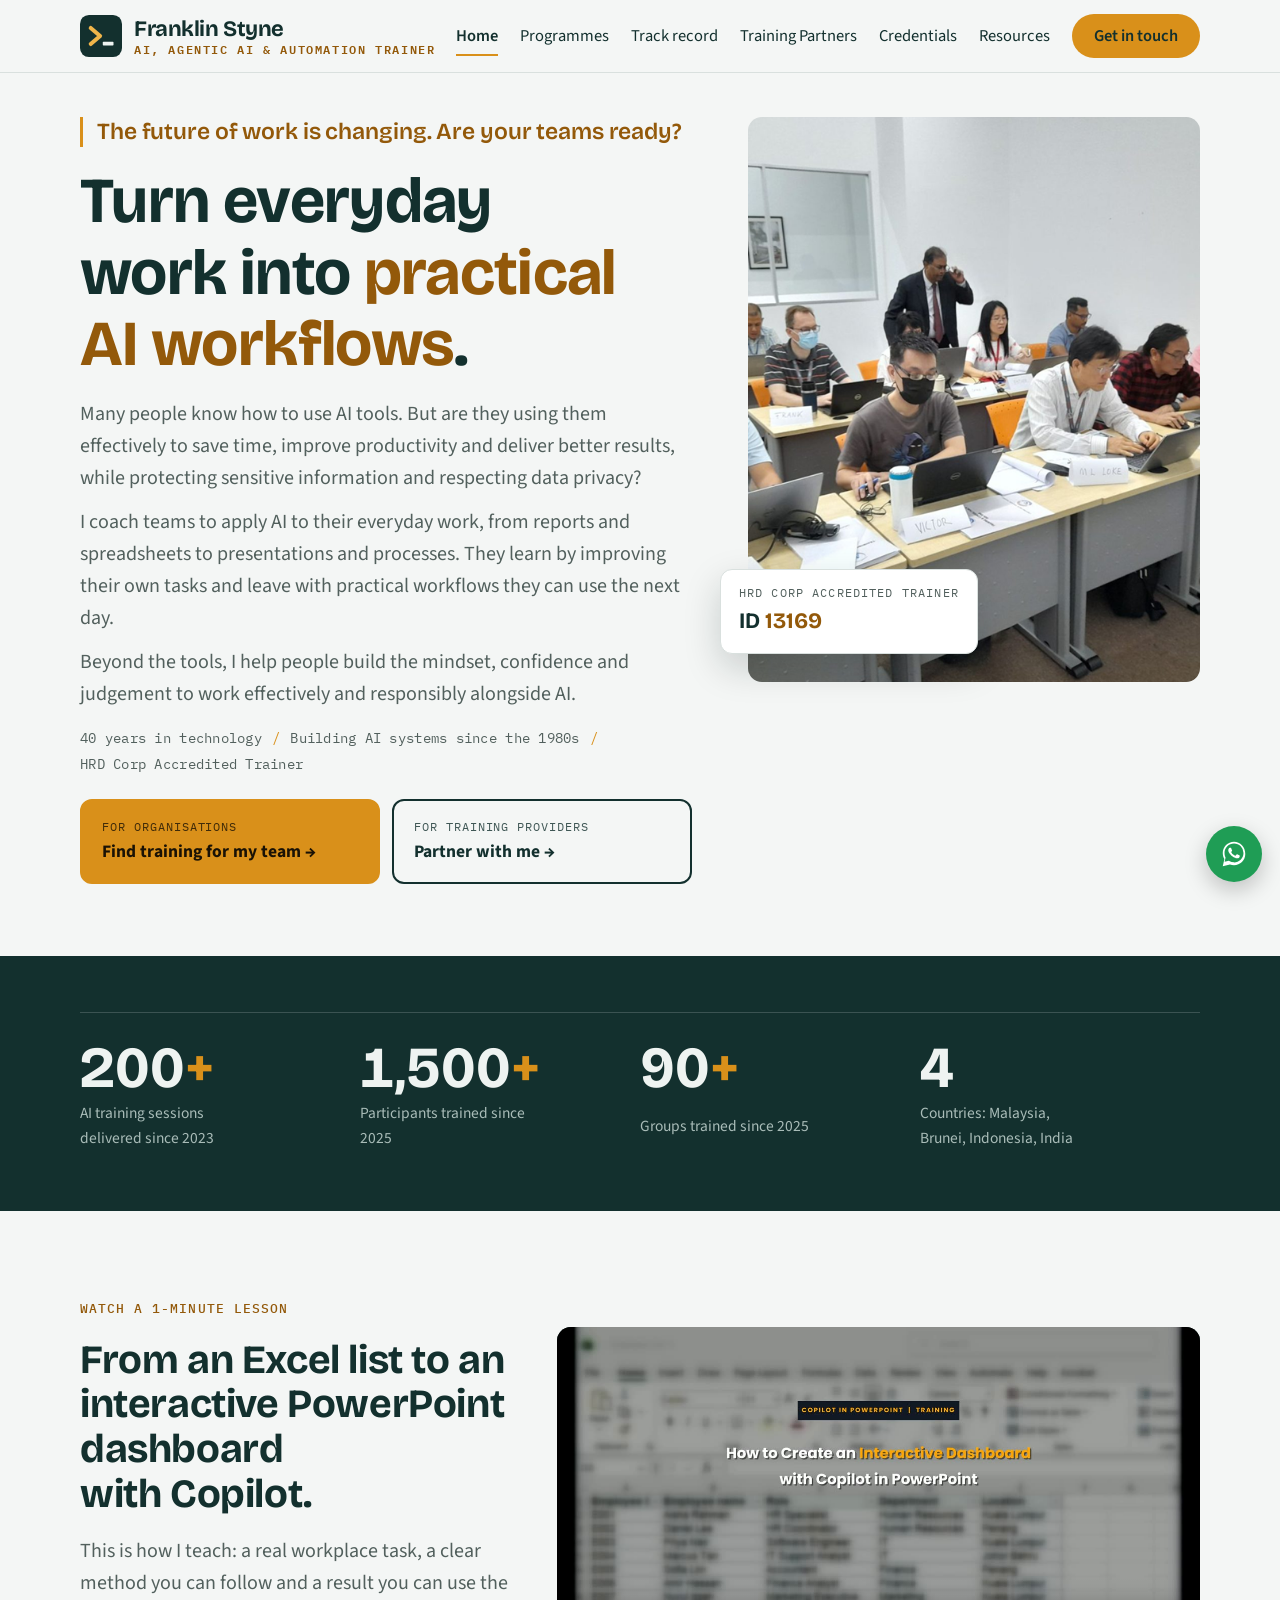
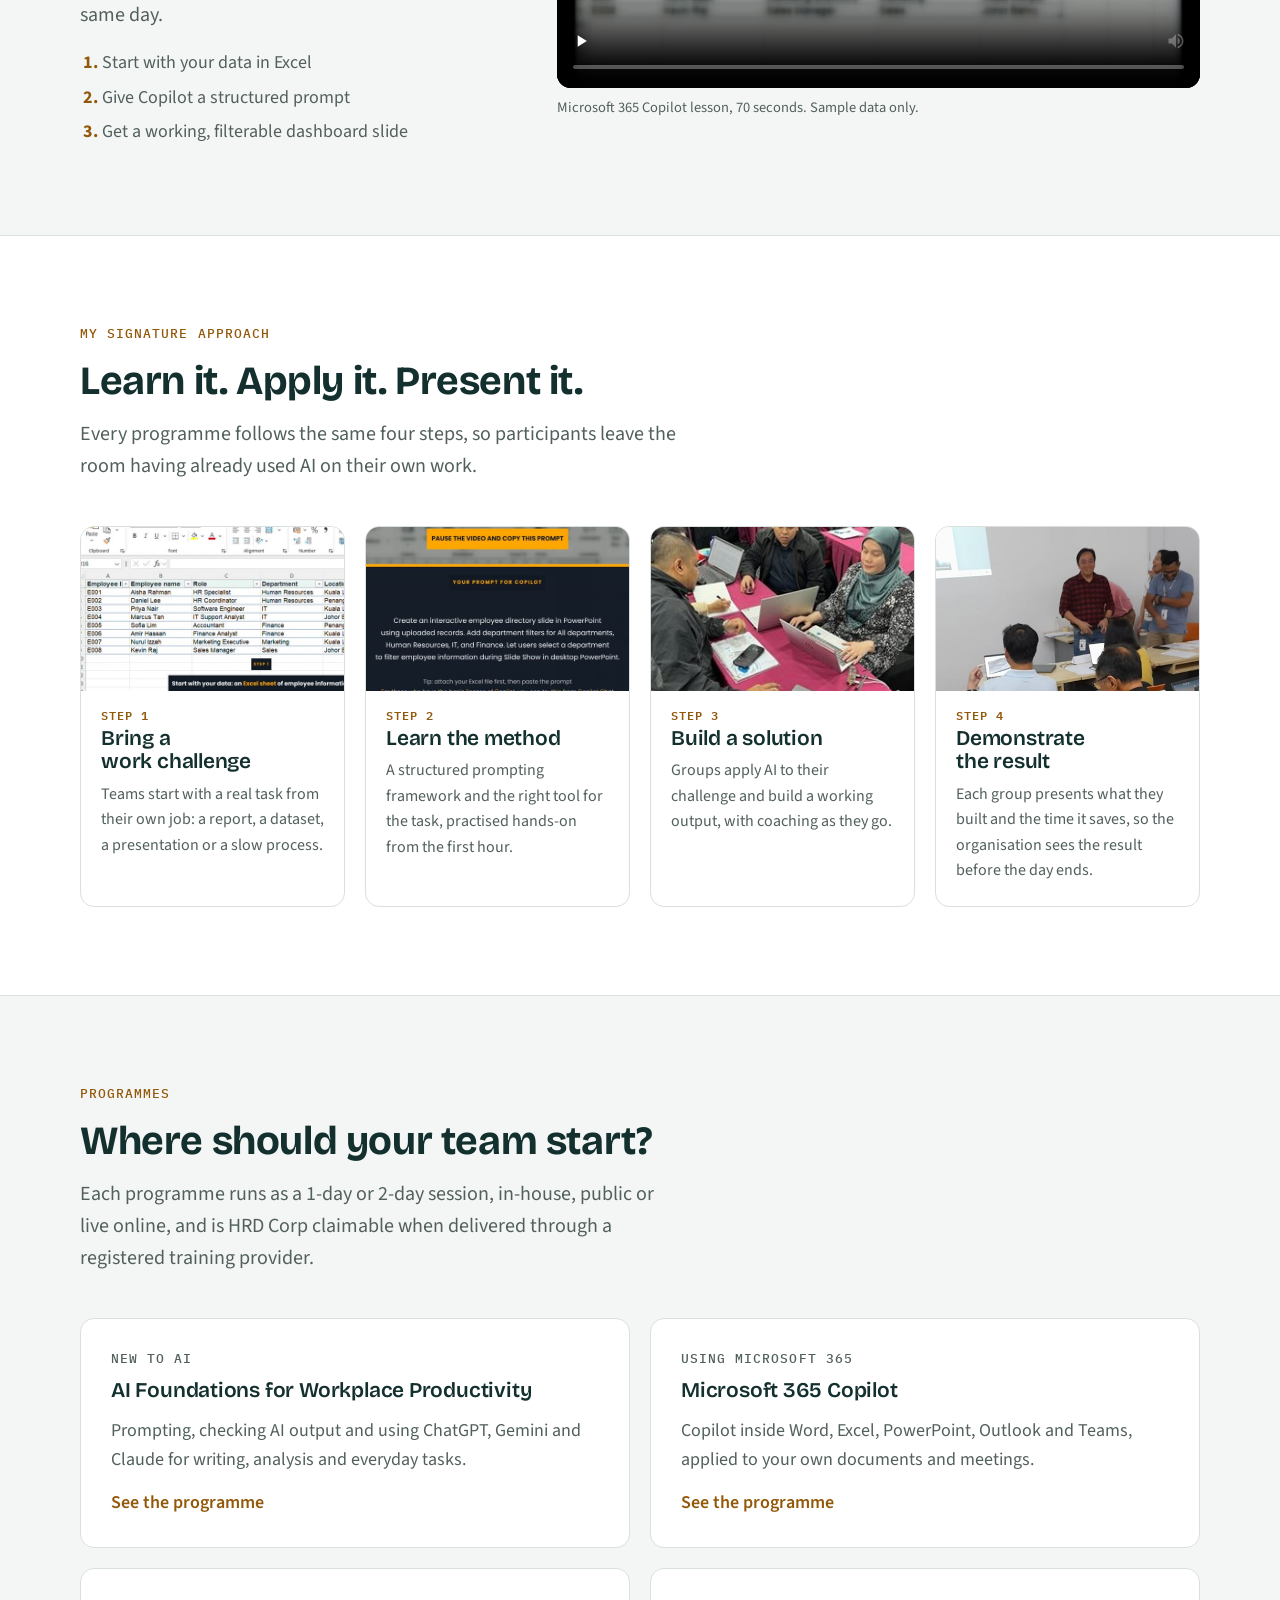
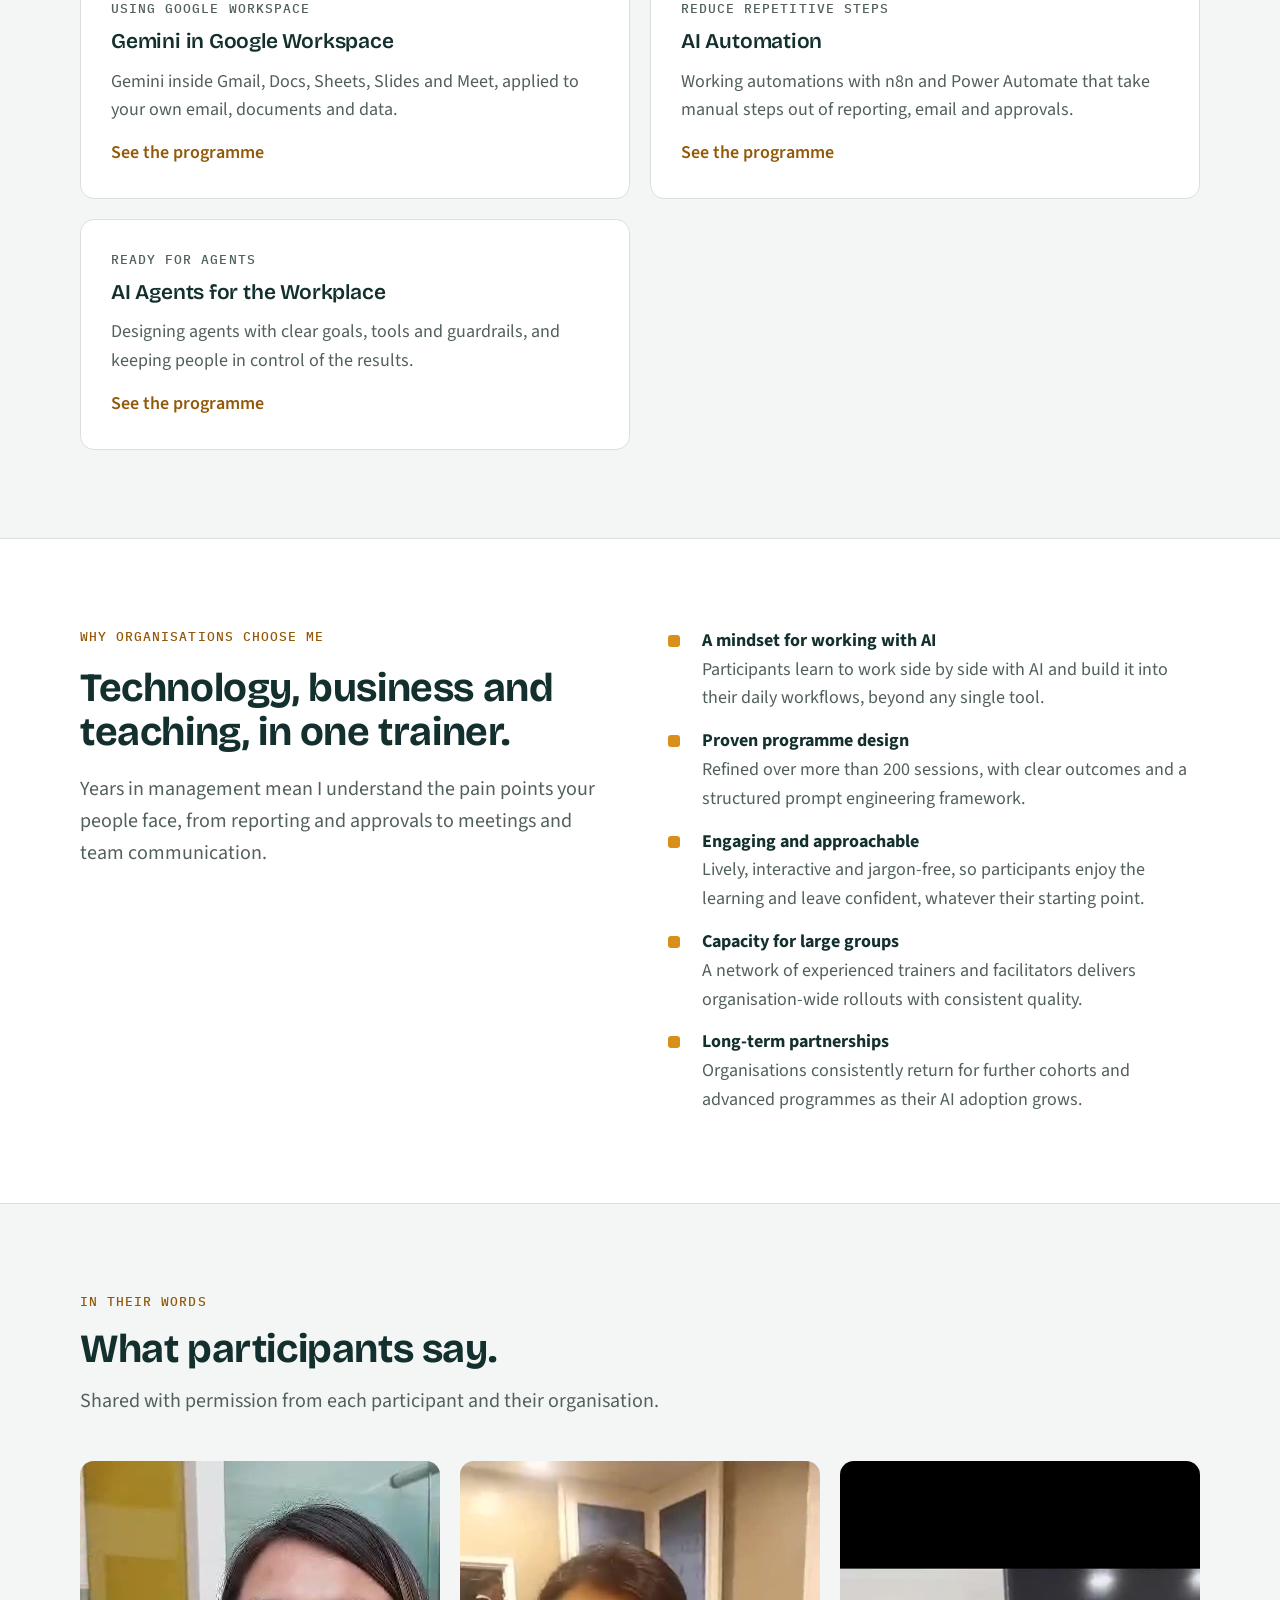
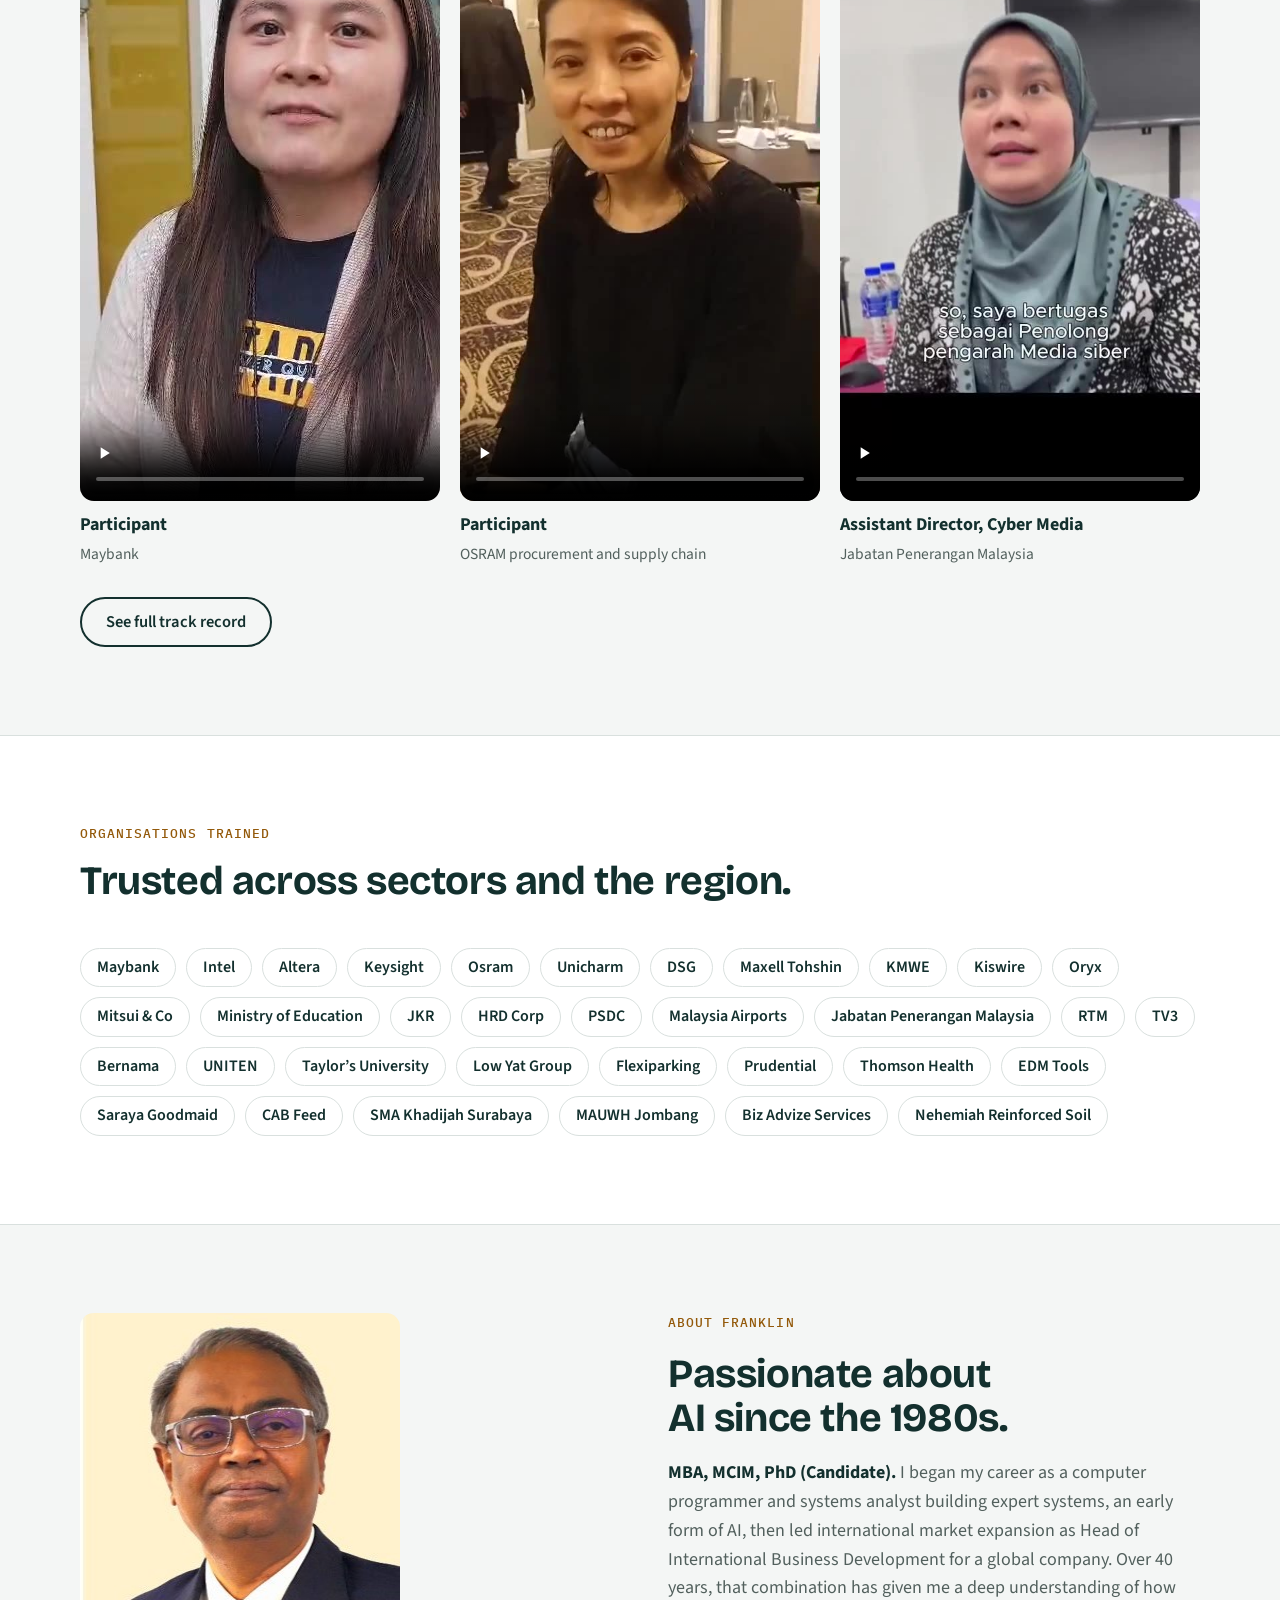
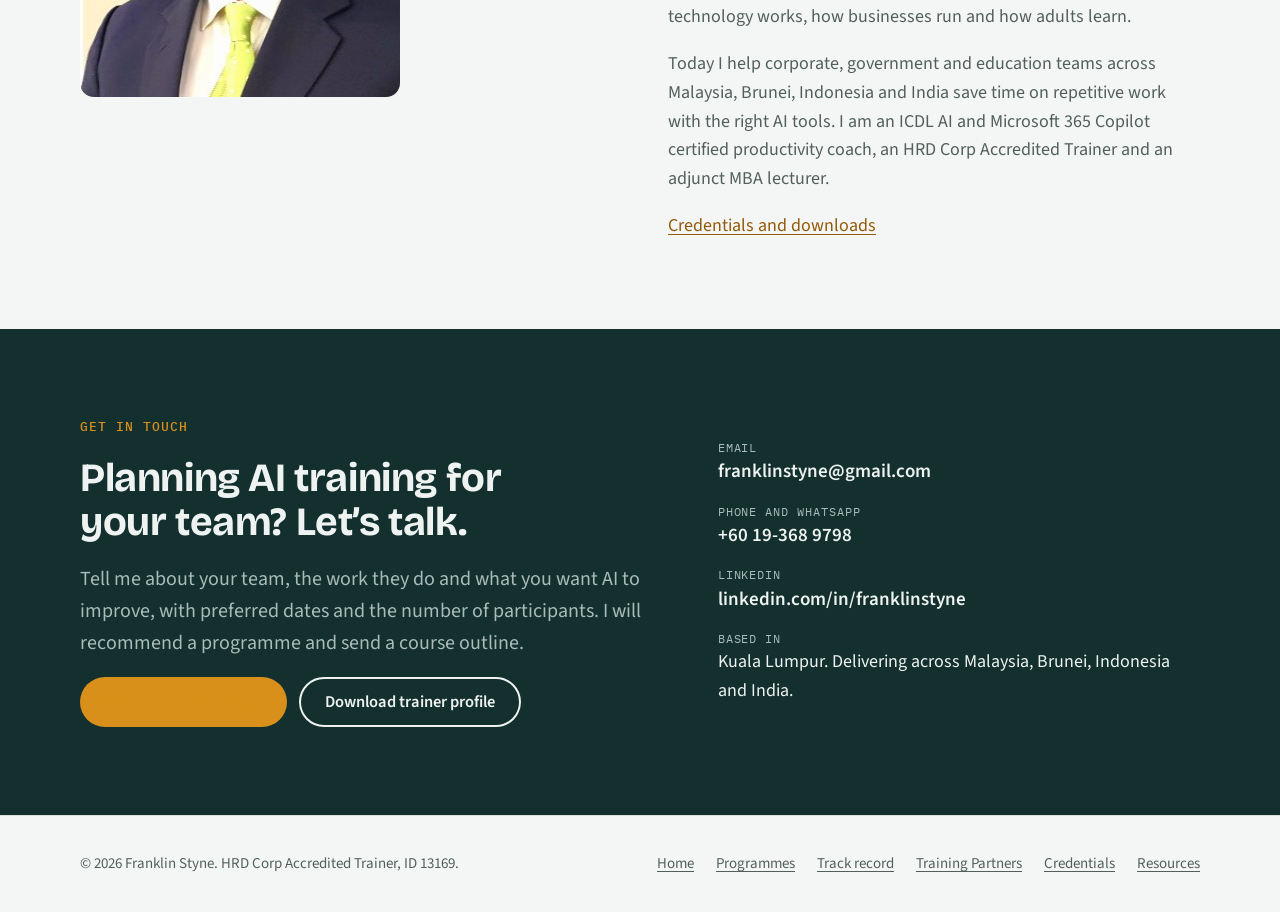
==== index.html @ 700b8fbf "Add Nehemiah Reinforced Soil to organisations trained Co-Authored-By: Claude Opus 5.5 <noreply@anthr" ====
<!doctype html>
<html lang="en">
<head>
<meta charset="utf-8">
<meta name="viewport" content="width=device-width, initial-scale=1, viewport-fit=cover">
<title>Franklin Styne | AI Training</title>
<meta name="claude:viewport-fit-sides" content="cover">
<meta name="description" content="Hands-on AI training that turns everyday work into practical AI workflows. Generative AI, Microsoft 365 Copilot, Gemini in Google Workspace, AI automation and AI agents, with 40 years of technology and business experience. HRD Corp Accredited Trainer, ID 13169.">
<meta property="og:title" content="Franklin Styne | AI Training">
<meta property="og:description" content="Hands-on AI training that turns everyday work into practical AI workflows. Generative AI, Microsoft 365 Copilot, Gemini in Google Workspace, AI automation and AI agents, with 40 years of technology and business experience. HRD Corp Accredited Trainer, ID 13169.">
<meta property="og:type" content="website">
<meta property="og:url" content="https://franklinstyne.com/">
<meta property="og:image" content="https://franklinstyne.com/assets/franklin-styne.jpg">
<meta name="theme-color" content="#13302E">
<link rel="icon" type="image/svg+xml" href="assets/logo/franklinstyne-icon.svg">
<link rel="apple-touch-icon" href="assets/logo/franklinstyne-icon-512.png">
<link rel="preconnect" href="https://fonts.googleapis.com">
<link rel="preconnect" href="https://fonts.gstatic.com" crossorigin>
<link rel="stylesheet" href="https://fonts.googleapis.com/css2?family=Bricolage+Grotesque:opsz,wght@12..96,600;12..96,700&family=IBM+Plex+Mono:wght@500;600&family=Source+Sans+3:wght@400;600;700&display=swap">
<link rel="stylesheet" href="assets/site.css">
</head>
<body>
<a class="wa" href="https://wa.me/60193689798?text=Hi%20Franklin%2C%20I%27d%20like%20to%20discuss%20an%20AI%20training%20programme" target="_blank" rel="noopener" aria-label="Message Franklin on WhatsApp"><svg viewBox="0 0 32 32" fill="#fff" aria-hidden="true"><path d="M16.01 3C9.38 3 4 8.38 4 15.01c0 2.35.64 4.55 1.76 6.44L4 29l7.73-1.7a11.9 11.9 0 0 0 4.28.79h.01c6.63 0 12.01-5.38 12.01-12.01C28.03 8.38 22.65 3 16.01 3zm0 21.9h-.01a9.9 9.9 0 0 1-5.05-1.38l-.36-.21-4.58 1.01 1.01-4.46-.24-.38A9.85 9.85 0 0 1 5.9 15c0-5.58 4.54-10.11 10.11-10.11 2.7 0 5.24 1.05 7.15 2.96a10.05 10.05 0 0 1 2.96 7.16c0 5.58-4.54 10.09-10.11 10.09zm5.55-7.57c-.3-.15-1.79-.89-2.07-.99-.28-.1-.48-.15-.68.15-.2.3-.78.99-.96 1.19-.18.2-.35.22-.65.07-.3-.15-1.28-.47-2.44-1.5-.9-.8-1.51-1.79-1.69-2.09-.18-.3-.02-.46.13-.61.14-.14.3-.35.45-.53.15-.18.2-.3.3-.5.1-.2.05-.38-.02-.53-.08-.15-.68-1.63-.93-2.24-.24-.58-.49-.5-.68-.51h-.58c-.2 0-.53.07-.8.38-.28.3-1.05 1.03-1.05 2.5s1.08 2.9 1.23 3.1c.15.2 2.13 3.24 5.15 4.55.72.31 1.28.5 1.72.63.72.23 1.38.2 1.9.12.58-.09 1.79-.73 2.04-1.44.25-.71.25-1.31.18-1.44-.07-.13-.28-.2-.58-.35z"/></svg></a>
<header class="site-header">
  <nav class="wrap nav" aria-label="Main">
    <a class="brand" href="index.html" aria-label="Franklin Styne, AI, Agentic AI and Automation Trainer, home"><svg xmlns="http://www.w3.org/2000/svg" viewBox="0 0 94 94" aria-hidden="true" class="mark"><rect x="0" y="0" width="94" height="94" rx="20" fill="#13302E"/><path d="M24 29 L45 47 L24 65" fill="none" stroke="#F0B54A" stroke-width="9" stroke-linecap="round" stroke-linejoin="round"/><rect x="51" y="60" width="24" height="8" rx="1.5" fill="#EEF3F1"/></svg><span class="names"><b>Franklin Styne</b><span>AI, Agentic AI &amp; Automation Trainer</span></span></a>
    <button class="menu-toggle" type="button" aria-expanded="false" aria-controls="nav-links">
      <svg width="18" height="18" viewBox="0 0 24 24" fill="none" stroke="currentColor" stroke-width="2.2" stroke-linecap="round" aria-hidden="true"><path d="M4 7h16M4 12h16M4 17h16"></path></svg>Menu
    </button>
    <ul class="nav-links" id="nav-links"><li><a href="index.html" aria-current="page">Home</a></li><li><a href="programmes.html">Programmes</a></li><li><a href="track-record.html">Track record</a></li><li><a href="training-providers.html">Training Partners</a></li><li><a href="credentials.html">Credentials</a></li><li><a href="resources.html">Resources</a></li><li><a class="btn btn-accent" href="#contact">Get in touch</a></li></ul>
  </nav>
</header>
<main>
<section class="hero">
  <div class="wrap hero-grid">
    <div class="stack">
      <p class="kicker">The future of work is changing. Are your teams ready?</p>
      <h1>Turn everyday work into <em>practical AI workflows</em>.</h1>
      <div class="lede">
        <p>Many people know how to use AI tools. But are they using them effectively to save time, improve productivity and deliver better results, while protecting sensitive information and respecting data privacy?</p>
        <p>I coach teams to apply AI to their everyday work, from reports and spreadsheets to presentations and processes. They learn by improving their own tasks and leave with practical workflows they can use the next day.</p>
        <p>Beyond the tools, I help people build the mindset, confidence and judgement to work effectively and responsibly alongside AI.</p>
      </div>
      <p class="proof">40 years in technology<span aria-hidden="true">/</span>Building AI systems since the 1980s<span aria-hidden="true">/</span>HRD Corp Accredited Trainer</p>
      <div class="paths">
        <a class="path" href="#programmes"><span class="k">For organisations</span><strong>Find training for my team</strong></a>
        <a class="path path-alt" href="training-providers.html"><span class="k">For training providers</span><strong>Partner with me</strong></a>
      </div>
    </div>
    <figure class="hero-photo">
      <img src="assets/training-photo.jpg" alt="Franklin Styne guiding participants through a hands-on AI exercise in a corporate training room" width="570" height="720">
      <figcaption class="id-tag"><span class="t">HRD Corp Accredited Trainer</span><span class="v">ID <span>13169</span></span></figcaption>
    </figure>
  </div>
</section>

<section class="ink tight" aria-label="Track record">
  <div class="wrap">
    <dl class="stats">
      <div><dt>AI training sessions delivered since 2023</dt><dd>200<span>+</span></dd></div>
      <div><dt>Participants trained since 2025</dt><dd>1,500<span>+</span></dd></div>
      <div><dt>Groups trained since 2025</dt><dd>90<span>+</span></dd></div>
      <div><dt>Countries: Malaysia, Brunei, Indonesia, India</dt><dd>4</dd></div>
    </dl>
  </div>
</section>

<section id="lesson">
  <div class="wrap lesson">
    <div class="stack">
      <p class="label">Watch a 1-minute lesson</p>
      <h2>From an Excel list to an interactive PowerPoint dashboard with Copilot.</h2>
      <p class="lede">This is how I teach: a real workplace task, a clear method you can follow and a result you can use the same day.</p>
      <ol class="mini-steps">
        <li>Start with your data in Excel</li>
        <li>Give Copilot a structured prompt</li>
        <li>Get a working, filterable dashboard slide</li>
      </ol>
    </div>
    <figure class="lesson-video">
      <video controls controlslist="nodownload noplaybackrate" disablepictureinpicture oncontextmenu="return false;" preload="none" playsinline poster="assets/lesson/poster.jpg" aria-label="Lesson video: creating an interactive dashboard with Copilot in PowerPoint">
        <source src="assets/lesson/copilot-powerpoint-dashboard.mp4" type="video/mp4">
      </video>
      <figcaption>Microsoft 365 Copilot lesson, 70 seconds. Sample data only.</figcaption>
    </figure>
  </div>
</section>

<section class="alt">
  <div class="wrap">
    <div class="head">
      <p class="label">My signature approach</p>
      <h2>Learn it. Apply it. Present it.</h2>
      <p class="lede">Every programme follows the same four steps, so participants leave the room having already used AI on their own work.</p>
    </div>
    <ol class="journey">
      <li><img src="assets/lesson/step-challenge.jpg" alt="An Excel sheet of employee records, the starting point of an exercise" loading="lazy"><div><h3>Bring a work challenge</h3><p>Teams start with a real task from their own job: a report, a dataset, a presentation or a slow process.</p></div></li>
      <li><img src="assets/lesson/step-method.jpg" alt="A structured Copilot prompt shown during a lesson" loading="lazy"><div><h3>Learn the method</h3><p>A structured prompting framework and the right tool for the task, practised hands-on from the first hour.</p></div></li>
      <li><img src="assets/group-project-1.jpg" alt="Participants building an AI solution together in a group" loading="lazy"><div><h3>Build a solution</h3><p>Groups apply AI to their challenge and build a working output, with coaching as they go.</p></div></li>
      <li><img src="assets/group-project-2.jpg" alt="A participant presenting the group's AI solution to the class" loading="lazy"><div><h3>Demonstrate the result</h3><p>Each group presents what they built and the time it saves, so the organisation sees the result before the day ends.</p></div></li>
    </ol>
  </div>
</section>

<section id="programmes">
  <div class="wrap">
    <div class="head">
      <p class="label">Programmes</p>
      <h2>Where should your team start?</h2>
      <p class="lede">Each programme runs as a 1-day or 2-day session, in-house, public or live online, and is HRD Corp claimable when delivered through a registered training provider.</p>
    </div>
    <div class="grid-2">
      <a class="card route" href="programmes.html#foundations"><p class="label">New to AI</p><h3>AI Foundations for Workplace Productivity</h3><p>Prompting, checking AI output and using ChatGPT, Gemini and Claude for writing, analysis and everyday tasks.</p><span class="more">See the programme</span></a>
      <a class="card route" href="programmes.html#copilot"><p class="label">Using Microsoft 365</p><h3>Microsoft 365 Copilot</h3><p>Copilot inside Word, Excel, PowerPoint, Outlook and Teams, applied to your own documents and meetings.</p><span class="more">See the programme</span></a>
      <a class="card route" href="programmes.html#gemini"><p class="label">Using Google Workspace</p><h3>Gemini in Google Workspace</h3><p>Gemini inside Gmail, Docs, Sheets, Slides and Meet, applied to your own email, documents and data.</p><span class="more">See the programme</span></a>
      <a class="card route" href="programmes.html#automation"><p class="label">Reduce repetitive steps</p><h3>AI Automation</h3><p>Working automations with n8n and Power Automate that take manual steps out of reporting, email and approvals.</p><span class="more">See the programme</span></a>
      <a class="card route" href="programmes.html#agents"><p class="label">Ready for agents</p><h3>AI Agents for the Workplace</h3><p>Designing agents with clear goals, tools and guardrails, and keeping people in control of the results.</p><span class="more">See the programme</span></a>
    </div>
  </div>
</section>

<section class="alt">
  <div class="wrap split">
    <div class="stack">
      <p class="label">Why organisations choose me</p>
      <h2>Technology, business and teaching, in one trainer.</h2>
      <p class="lede">Years in management mean I understand the pain points your people face, from reporting and approvals to meetings and team communication.</p>
    </div>
    <ul class="checks">
      <li><div><strong>A mindset for working with AI</strong><span>Participants learn to work side by side with AI and build it into their daily workflows, beyond any single tool.</span></div></li>
      <li><div><strong>Proven programme design</strong><span>Refined over more than 200 sessions, with clear outcomes and a structured prompt engineering framework.</span></div></li>
      <li><div><strong>Engaging and approachable</strong><span>Lively, interactive and jargon-free, so participants enjoy the learning and leave confident, whatever their starting point.</span></div></li>
      <li><div><strong>Capacity for large groups</strong><span>A network of experienced trainers and facilitators delivers organisation-wide rollouts with consistent quality.</span></div></li>
      <li><div><strong>Long-term partnerships</strong><span>Organisations consistently return for further cohorts and advanced programmes as their AI adoption grows.</span></div></li>
    </ul>
  </div>
</section>

<section>
  <div class="wrap">
    <div class="head">
      <p class="label">In their words</p>
      <h2>What participants say.</h2>
      <p class="lede">Shared with permission from each participant and their organisation.</p>
    </div>
    <div class="videos">
      <figure>
        <video controls controlslist="nodownload noplaybackrate" disablepictureinpicture oncontextmenu="return false;" preload="none" playsinline poster="assets/testimonials/t15.jpg" aria-label="Testimonial video: Participant, Maybank">
          <source src="assets/testimonials/t15.mp4" type="video/mp4">
        </video>
        <figcaption><strong>Participant</strong><span>Maybank</span></figcaption>
      </figure>
      <figure>
        <video controls controlslist="nodownload noplaybackrate" disablepictureinpicture oncontextmenu="return false;" preload="none" playsinline poster="assets/testimonials/t1.jpg" aria-label="Testimonial video: Participant, OSRAM procurement and supply chain">
          <source src="assets/testimonials/t1.mp4" type="video/mp4">
        </video>
        <figcaption><strong>Participant</strong><span>OSRAM procurement and supply chain</span></figcaption>
      </figure>
      <figure>
        <video controls controlslist="nodownload noplaybackrate" disablepictureinpicture oncontextmenu="return false;" preload="none" playsinline poster="assets/testimonials/t7.jpg" aria-label="Testimonial video: Assistant Director, Cyber Media, Jabatan Penerangan Malaysia">
          <source src="assets/testimonials/t7.mp4" type="video/mp4">
        </video>
        <figcaption><strong>Assistant Director, Cyber Media</strong><span>Jabatan Penerangan Malaysia</span></figcaption>
      </figure>
    </div>
    <p style="margin-top:28px"><a class="btn btn-line" href="track-record.html">See full track record</a></p>
  </div>
</section>

<section class="alt">
  <div class="wrap">
    <div class="head">
      <p class="label">Organisations trained</p>
      <h2>Trusted across sectors and the region.</h2>
    </div>
    <ul class="client-list"><li>Maybank</li><li>Intel</li><li>Altera</li><li>Keysight</li><li>Osram</li><li>Unicharm</li><li>DSG</li><li>Maxell Tohshin</li><li>KMWE</li><li>Kiswire</li><li>Oryx</li><li>Mitsui &amp; Co</li><li>Ministry of Education</li><li>JKR</li><li>HRD Corp</li><li>PSDC</li><li>Malaysia Airports</li><li>Jabatan Penerangan Malaysia</li><li>RTM</li><li>TV3</li><li>Bernama</li><li>UNITEN</li><li>Taylor&rsquo;s University</li><li>Low Yat Group</li><li>Flexiparking</li><li>Prudential</li><li>Thomson Health</li><li>EDM Tools</li><li>Saraya Goodmaid</li><li>CAB Feed</li><li>SMA Khadijah Surabaya</li><li>MAUWH Jombang</li><li>Biz Advize Services</li><li>Nehemiah Reinforced Soil</li></ul>
  </div>
</section>

<section>
  <div class="wrap split">
    <img src="assets/franklin-styne.jpg" alt="Portrait of Franklin Styne" width="301" height="384" style="border-radius:var(--radius);width:min(100%,320px)">
    <div class="stack">
      <p class="label">About Franklin</p>
      <h2>Passionate about AI since the 1980s.</h2>
      <p class="muted"><strong style="color:var(--fg)">MBA, MCIM, PhD (Candidate).</strong> I began my career as a computer programmer and systems analyst building expert systems, an early form of AI, then led international market expansion as Head of International Business Development for a global company. Over 40 years, that combination has given me a deep understanding of how technology works, how businesses run and how adults learn.</p>
      <p class="muted">Today I help corporate, government and education teams across Malaysia, Brunei, Indonesia and India save time on repetitive work with the right AI tools. I am an ICDL AI and Microsoft 365 Copilot certified productivity coach, an HRD Corp Accredited Trainer and an adjunct MBA lecturer.</p>
      <p><a href="credentials.html">Credentials and downloads</a></p>
    </div>
  </div>
</section>

<section class="ink" id="contact">
  <div class="wrap contact-grid">
    <div class="stack">
      <p class="label">Get in touch</p>
      <h2>Planning AI training for your team? Let&rsquo;s talk.</h2>
      <p class="lede">Tell me about your team, the work they do and what you want AI to improve, with preferred dates and the number of participants. I will recommend a programme and send a course outline.</p>
      <div class="actions">
        <a class="btn btn-accent" href="https://wa.me/60193689798?text=Hi%20Franklin%2C%20I%27d%20like%20to%20discuss%20an%20AI%20training%20programme" target="_blank" rel="noopener">Message on WhatsApp</a>
        <a class="btn btn-line" href="credentials.html">Download trainer profile</a>
      </div>
    </div>
    <ul class="contact-list">
      <li><span class="t">Email</span><a href="mailto:franklinstyne@gmail.com">franklinstyne@gmail.com</a></li>
      <li><span class="t">Phone and WhatsApp</span><a href="tel:+60193689798">+60 19-368 9798</a></li>
      <li><span class="t">LinkedIn</span><a href="https://www.linkedin.com/in/franklinstyne" target="_blank" rel="noopener">linkedin.com/in/franklinstyne</a></li>
      <li><span class="t">Based in</span><span>Kuala Lumpur. Delivering across Malaysia, Brunei, Indonesia and India.</span></li>
    </ul>
  </div>
</section>
</main>
<footer>
  <div class="wrap foot">
    <span>&copy; <span class="yr">2026</span> Franklin Styne. HRD Corp Accredited Trainer, ID 13169.</span>
    <ul><li><a href="index.html">Home</a></li><li><a href="programmes.html">Programmes</a></li><li><a href="track-record.html">Track record</a></li><li><a href="training-providers.html">Training Partners</a></li><li><a href="credentials.html">Credentials</a></li><li><a href="resources.html">Resources</a></li></ul>
  </div>
</footer>
<script>
(function(){
  var y=document.querySelectorAll('.yr');for(var i=0;i<y.length;i++){y[i].textContent=new Date().getFullYear();}
  var b=document.querySelector('.menu-toggle'),l=document.getElementById('nav-links');
  if(b&&l){b.addEventListener('click',function(){var o=l.classList.toggle('open');b.setAttribute('aria-expanded',o?'true':'false');});
    l.addEventListener('click',function(e){if(e.target.closest('a')){l.classList.remove('open');b.setAttribute('aria-expanded','false');}});}
})();
</script>
</body>
</html>
---- assets/site.css ----
/* Layout: a trainer's dossier. Left-aligned editorial columns, one dark ink band per page, credential "ID tag" motif in mono. */
:root{
  --bg:#F4F6F5; --surface:#FFFFFF; --fg:#13302E; --muted:#52605D; --line:#D9E0DE;
  --ink:#13302E; --ink-fg:#EEF3F1; --ink-muted:#A9BCB8;
  --accent:#D9901A; --accent-text:#93590A; --accent-soft:#FBEFD9;
  --display:"Bricolage Grotesque","Segoe UI",Helvetica,Arial,sans-serif;
  --body:"Source Sans 3","Segoe UI",Helvetica,Arial,sans-serif;
  --mono:"IBM Plex Mono",ui-monospace,Menlo,Consolas,monospace;
  --radius:14px; --wrap:1160px;
}
@media (prefers-color-scheme:dark){:root:not([data-theme="light"]){
  --bg:#0E1918; --surface:#152321; --fg:#E6ECEA; --muted:#9AABA7; --line:#263634;
  --ink:#091211; --ink-fg:#EEF3F1; --ink-muted:#9AABA7;
  --accent:#F0B54A; --accent-text:#F0B54A; --accent-soft:#2A2414; color-scheme:dark}}
:root[data-theme="dark"]{
  --bg:#0E1918; --surface:#152321; --fg:#E6ECEA; --muted:#9AABA7; --line:#263634;
  --ink:#091211; --ink-fg:#EEF3F1; --ink-muted:#9AABA7;
  --accent:#F0B54A; --accent-text:#F0B54A; --accent-soft:#2A2414; color-scheme:dark}

*{box-sizing:border-box}
html{scroll-behavior:smooth}
@media (prefers-reduced-motion:reduce){html{scroll-behavior:auto}}
body{margin:0;background:var(--bg);color:var(--fg);font-family:var(--body);font-size:18px;line-height:1.6;-webkit-font-smoothing:antialiased}
img,video{max-width:100%;display:block}
h1,h2,h3{font-family:var(--display);line-height:1.12;margin:0;text-wrap:balance;letter-spacing:-.01em}
h1{font-size:clamp(38px,5.4vw,64px);font-weight:700}
h2{font-size:clamp(28px,3.4vw,40px);font-weight:700}
h3{font-size:21px;font-weight:600}
p{margin:0}
a{color:var(--accent-text);text-underline-offset:3px}
a:hover{color:var(--fg)}
:focus-visible{outline:3px solid var(--accent);outline-offset:3px;border-radius:4px}

.wrap{max-width:var(--wrap);margin:0 auto;padding-left:max(20px,env(safe-area-inset-left,0px));padding-right:max(20px,env(safe-area-inset-right,0px))}
.stack{display:grid;gap:18px}
.label{font-family:var(--mono);font-size:13px;letter-spacing:.08em;text-transform:uppercase;color:var(--accent-text);font-weight:500}
.lede{font-size:20px;color:var(--muted);max-width:60ch}
.lede p+p{margin-top:12px}
.muted{color:var(--muted)}

/* Header */
body::before{content:"";position:fixed;inset:0 0 auto;height:env(safe-area-inset-top,0px);z-index:40;background:var(--bg)}
.site-header{position:sticky;top:env(safe-area-inset-top,0px);z-index:30;background:var(--bg);border-bottom:1px solid var(--line)}
.nav{display:flex;align-items:center;justify-content:space-between;gap:16px;min-height:72px}
.brand{display:flex;align-items:center;gap:12px;text-decoration:none;color:var(--fg)}
.brand .mark{width:42px;height:42px;flex:none}
.brand .names{display:grid;line-height:1.1;gap:2px}
.brand b{font-family:var(--display);font-size:22px;font-weight:700;letter-spacing:-.02em}
.brand .names span{font-family:var(--mono);font-size:11.5px;color:var(--accent-text);letter-spacing:.14em;text-transform:uppercase;font-weight:600}
.nav-links{display:flex;align-items:center;gap:22px;list-style:none;margin:0;padding:0;font-size:16.5px}
.nav-links a{color:var(--fg);text-decoration:none;padding:6px 0;white-space:nowrap;border-bottom:2px solid transparent}
.nav-links a:hover{border-bottom-color:var(--line)}
.nav-links a[aria-current="page"]{border-bottom-color:var(--accent);font-weight:600}
.menu-toggle{display:none;background:none;border:1.5px solid var(--fg);color:var(--fg);border-radius:10px;min-height:44px;padding:0 14px;font:600 15px var(--body);cursor:pointer}
@media (max-width:1080px){
  .menu-toggle{display:inline-flex;align-items:center;gap:8px}
  .nav{flex-wrap:wrap}
  .nav-links{display:none;width:100%;flex-direction:column;align-items:stretch;gap:0;padding-bottom:14px}
  .nav-links.open{display:flex}
  .nav-links a{display:block;padding:13px 2px;border-bottom:1px solid var(--line)}
  .nav-links .btn{margin-top:12px}
}

/* Buttons */
.btn{display:inline-flex;align-items:center;justify-content:center;gap:10px;min-height:50px;padding:0 24px;border-radius:999px;font:600 16.5px var(--body);text-decoration:none;border:2px solid transparent;cursor:pointer;text-align:center}
.btn-accent{background:var(--accent);color:#1A1205}
.btn-accent:hover{background:var(--fg);color:var(--bg)}
.btn-line{border-color:var(--fg);color:var(--fg)}
.btn-line:hover{background:var(--fg);color:var(--bg)}
.ink .btn-line{border-color:var(--ink-fg);color:var(--ink-fg)}
.ink .btn-line:hover{background:var(--ink-fg);color:var(--ink)}
.nav-links .btn{min-height:44px;padding:0 20px;border-bottom:2px solid transparent}
.actions{display:flex;flex-wrap:wrap;gap:12px}

/* Sections */
section{padding-block:88px}
section.tight{padding-block:56px}
.alt{background:var(--surface);border-block:1px solid var(--line)}
.ink{background:var(--ink);color:var(--ink-fg)}
.ink .lede,.ink .muted{color:var(--ink-muted)}
.ink .label{color:var(--accent)}
.ink a{color:var(--accent)}
.head{display:grid;gap:14px;margin-bottom:44px;max-width:760px}

/* Hero */
.hero{padding-block:44px 72px}
.hero-grid{display:grid;grid-template-columns:minmax(0,1.15fr) minmax(0,.85fr);gap:56px;align-items:start}
.hero h1 em{font-style:normal;color:var(--accent-text)}
.hero .roles{font-family:var(--mono);font-size:14px;color:var(--muted);letter-spacing:.04em}
.hero-photo{position:relative;margin:0}
.hero-photo img{width:100%;height:auto;aspect-ratio:4/5;object-fit:cover;object-position:50% 35%;border-radius:var(--radius)}
.id-tag{position:absolute;left:-28px;bottom:28px;background:var(--surface);color:var(--fg);border:1px solid var(--line);border-radius:12px;padding:14px 18px;box-shadow:0 14px 36px rgba(10,30,28,.18);display:grid;gap:2px;max-width:calc(100% - 8px)}
.id-tag .t{font-family:var(--mono);font-size:11.5px;letter-spacing:.1em;text-transform:uppercase;color:var(--muted)}
.id-tag .v{font-family:var(--display);font-size:22px;font-weight:700}
.id-tag .v span{color:var(--accent-text)}
@media (max-width:860px){.hero-grid{grid-template-columns:1fr;gap:40px}.id-tag{left:12px;bottom:12px}}

/* Page hero */
.page-hero{padding-block:72px 64px;border-bottom:1px solid var(--line)}
.page-hero .stack{max-width:780px}

/* Stats */
.stats{display:grid;grid-template-columns:repeat(4,minmax(0,1fr));gap:0;margin:0;border-top:1px solid rgba(238,243,241,.18)}
.stats div{padding:26px 22px 4px 0;display:grid;gap:4px}
.stats dt{order:2;font-size:15.5px;color:var(--ink-muted);max-width:22ch}
.stats dd{order:1;margin:0;font-family:var(--display);font-size:clamp(40px,5vw,58px);font-weight:700;line-height:1;color:var(--ink-fg);font-variant-numeric:tabular-nums}
.stats dd span{color:var(--accent)}
@media (max-width:760px){.stats{grid-template-columns:repeat(2,minmax(0,1fr));row-gap:12px}}

/* Clients */
.client-list{display:flex;flex-wrap:wrap;gap:10px;list-style:none;margin:0;padding:0}
.client-list li{border:1px solid var(--line);background:var(--surface);border-radius:999px;padding:6px 16px;font-size:16px;font-weight:600}

/* Cards */
.grid-2{display:grid;grid-template-columns:repeat(2,minmax(0,1fr));gap:20px}
.grid-3{display:grid;grid-template-columns:repeat(3,minmax(0,1fr));gap:20px}
@media (max-width:860px){.grid-2,.grid-3{grid-template-columns:1fr}}
.card{background:var(--surface);border:1px solid var(--line);border-radius:var(--radius);padding:30px;display:flex;flex-direction:column;gap:14px;min-width:0}
.card p{color:var(--muted)}
.card .label{margin-bottom:-4px}
.card .more{margin-top:auto;font-weight:600}

/* Split blocks */
.split{display:grid;grid-template-columns:minmax(0,1fr) minmax(0,1fr);gap:56px;align-items:start}
@media (max-width:860px){.split{grid-template-columns:1fr;gap:36px}}
.checks{list-style:none;margin:0;padding:0;display:grid;gap:14px}
.checks li{display:grid;grid-template-columns:22px minmax(0,1fr);gap:12px}
.checks li::before{content:"";width:12px;height:12px;margin-top:8px;border-radius:3px;background:var(--accent)}
.checks strong{display:block}
.checks span{color:var(--muted)}
.ink .checks span{color:var(--ink-muted)}

/* Steps (a real sequence) */
.steps{list-style:none;margin:0;padding:0;display:grid;grid-template-columns:repeat(5,minmax(0,1fr));gap:18px;counter-reset:s}
.steps li{counter-increment:s;border-top:2px solid var(--accent);padding-top:16px;display:grid;gap:8px;align-content:start}
.steps li::before{content:"Step " counter(s);font-family:var(--mono);font-size:12.5px;letter-spacing:.08em;text-transform:uppercase;color:var(--accent)}
.steps p{color:var(--ink-muted);font-size:16.5px}
@media (max-width:960px){.steps{grid-template-columns:repeat(2,minmax(0,1fr))}}
@media (max-width:520px){.steps{grid-template-columns:1fr}}

/* Photos */
.photos{display:grid;grid-template-columns:1.2fr 1fr;gap:16px;margin:0}
.photos figure{margin:0;display:grid;gap:8px}
.photos img{width:100%;aspect-ratio:4/3;object-fit:cover;border-radius:var(--radius)}
.photos figcaption{font-size:14.5px;color:var(--muted)}
@media (max-width:600px){.photos{grid-template-columns:1fr}}

/* Video */
.videos{display:grid;grid-template-columns:repeat(3,minmax(0,1fr));gap:20px}
@media (max-width:860px){.videos{grid-template-columns:1fr 1fr}}
@media (max-width:540px){.videos{grid-template-columns:1fr}}
.videos figure{margin:0;display:grid;gap:10px;min-width:0}
.videos video{width:100%;aspect-ratio:9/16;object-fit:cover;background:var(--ink);border-radius:var(--radius)}
.videos figcaption strong{display:block}
.videos figcaption span{color:var(--muted);font-size:15.5px}

/* Programme detail */
.prog{display:grid;grid-template-columns:minmax(0,.9fr) minmax(0,1.1fr);gap:48px;padding-block:64px;border-top:1px solid var(--line)}
.prog:first-of-type{border-top:0}
@media (max-width:860px){.prog{grid-template-columns:1fr;gap:28px}}
.prog .intro{display:grid;gap:14px;align-content:start}
.prog .intro p{color:var(--muted)}
.facts{display:grid;grid-template-columns:repeat(2,minmax(0,1fr));gap:14px 24px;margin:0}
.facts div{display:grid;gap:2px}
.facts dt{font-family:var(--mono);font-size:12px;letter-spacing:.08em;text-transform:uppercase;color:var(--muted)}
.facts dd{margin:0;font-weight:600}
.modules{list-style:none;margin:0;padding:0;counter-reset:m;display:grid;gap:0;border:1px solid var(--line);border-radius:var(--radius);background:var(--surface)}
.modules li{counter-increment:m;display:grid;grid-template-columns:52px minmax(0,1fr);gap:8px;padding:16px 20px;border-top:1px solid var(--line)}
.modules li:first-child{border-top:0}
.modules li::before{content:"M" counter(m);font-family:var(--mono);font-size:14px;color:var(--accent-text);padding-top:2px}
.modules span{color:var(--muted);display:block;font-size:16px}

/* Downloads */
.doc{display:grid;grid-template-columns:auto minmax(0,1fr);gap:22px;align-items:start}
.doc .ico{width:56px;height:70px;border-radius:6px;background:var(--accent-soft);border:1px solid var(--line);display:grid;place-items:end center;padding-bottom:10px;font-family:var(--mono);font-size:12px;font-weight:600;color:var(--accent-text)}
.doc .meta{font-family:var(--mono);font-size:13px;color:var(--muted)}

/* FAQ */
.faq{display:grid;gap:0;border-top:1px solid var(--line)}
.faq details{border-bottom:1px solid var(--line);padding:20px 0}
.faq summary{cursor:pointer;font-weight:600;font-size:19px;list-style:none;display:flex;justify-content:space-between;gap:16px}
.faq summary::after{content:"+";font-family:var(--mono);color:var(--accent-text)}
.faq details[open] summary::after{content:"\2212"}
.faq details p{color:var(--muted);margin-top:10px;max-width:70ch}

/* Contact band */
.contact-grid{display:grid;grid-template-columns:minmax(0,1.1fr) minmax(0,.9fr);gap:48px;align-items:center}
@media (max-width:860px){.contact-grid{grid-template-columns:1fr;gap:28px}}
.contact-list{list-style:none;margin:0;padding:0;display:grid;gap:14px}
.contact-list li{display:grid;gap:0}
.contact-list .t{font-family:var(--mono);font-size:12px;letter-spacing:.08em;text-transform:uppercase;color:var(--ink-muted)}
.contact-list a{color:var(--ink-fg);font-size:19px;font-weight:600;text-decoration:none;overflow-wrap:anywhere}
.contact-list a:hover{color:var(--accent)}

/* Footer */
footer{padding-block:36px;border-top:1px solid var(--line);font-size:15px;color:var(--muted)}
.foot{display:flex;flex-wrap:wrap;gap:12px 32px;justify-content:space-between}
.foot ul{display:flex;flex-wrap:wrap;gap:8px 22px;list-style:none;margin:0;padding:0}
.foot a{color:var(--muted)}

.wa{position:fixed;right:calc(18px + env(safe-area-inset-right,0px));bottom:calc(18px + env(safe-area-inset-bottom,0px));z-index:50;width:56px;height:56px;border-radius:50%;background:#1F9D55;display:grid;place-items:center;box-shadow:0 8px 22px rgba(0,0,0,.22)}
.wa svg{width:30px;height:30px}

/* Certificate cards */
.cert .thumb{display:grid;place-items:center;background:var(--bg);border:1px solid var(--line);border-radius:10px;padding:16px;aspect-ratio:4/3;overflow:hidden}
.cert .thumb img{max-height:100%;max-width:100%;width:auto;object-fit:contain;box-shadow:0 4px 14px rgba(10,30,28,.12)}
.cert .meta{font-family:var(--mono);font-size:13px;color:var(--muted)}
.cert .actions{margin-top:auto}

.partner-band{display:flex;flex-wrap:wrap;align-items:center;justify-content:space-between;gap:20px 32px;border:1px solid var(--line);background:var(--surface);border-radius:var(--radius);padding:28px 32px}
.partner-band h2{font-size:clamp(22px,2.6vw,28px)}
@media (max-width:520px){
  .brand .mark{width:38px;height:38px}
  .brand b{font-size:19px}
  .brand .names span{font-size:10px;letter-spacing:.08em;max-width:190px;line-height:1.35}
}
.hero .proof{font-family:var(--mono);font-size:13.5px;color:var(--muted);letter-spacing:.02em;display:flex;flex-wrap:wrap;gap:4px 10px}
.hero .proof span{color:var(--accent)}

/* TikTok embeds */
.tt-grid{display:grid;grid-template-columns:repeat(2,minmax(0,340px));justify-content:center;gap:32px 48px;align-items:start}
@media (max-width:980px){.tt-grid{grid-template-columns:1fr;justify-items:center}}
.tt{margin:0;display:grid;gap:10px;min-width:0;width:100%;max-width:340px;justify-self:center}
.tt iframe{display:block;width:100%;height:600px;border:0;border-radius:var(--radius);background:var(--ink)}
.tt figcaption{font-weight:600;font-size:16px;display:grid;gap:2px;text-align:center}
.tt figcaption a{font-weight:400;font-size:15px}

/* Hero paths and kicker */
.hero .kicker{font-family:var(--display);font-size:clamp(19px,1.9vw,23px);line-height:1.3;letter-spacing:-.005em;color:var(--accent-text);font-weight:600;padding-left:14px;border-left:3px solid var(--accent)}
.paths{display:grid;grid-template-columns:repeat(2,minmax(0,1fr));gap:12px;margin-top:6px}
.path{display:grid;gap:2px;padding:16px 20px;border-radius:12px;background:var(--accent);color:#1A1205;text-decoration:none;border:2px solid var(--accent)}
.path .k{font-family:var(--mono);font-size:12px;letter-spacing:.08em;text-transform:uppercase;opacity:.8}
.path strong{font-size:17.5px}
.path strong::after{content:" \2192"}
.path:hover{background:var(--fg);border-color:var(--fg);color:var(--bg)}
.path-alt{background:transparent;color:var(--fg);border-color:var(--fg)}
@media (max-width:520px){.paths{grid-template-columns:1fr}}
@media (max-width:860px){.hero{padding-block:40px 56px}.hero-photo img{aspect-ratio:4/3}}

/* Lesson video */
.lesson{display:grid;grid-template-columns:minmax(0,.8fr) minmax(0,1.2fr);gap:48px;align-items:center}
@media (max-width:860px){.lesson{grid-template-columns:1fr;gap:28px}}
.lesson-video{margin:0;display:grid;gap:8px}
.lesson-video video{width:100%;aspect-ratio:16/9;border-radius:var(--radius);background:var(--ink)}
.lesson-video figcaption{font-size:14.5px;color:var(--muted)}
.mini-steps{margin:0;padding-left:22px;display:grid;gap:6px;color:var(--muted)}
.mini-steps li::marker{color:var(--accent-text);font-weight:700}

/* Signature journey (a real sequence) */
.journey{list-style:none;margin:0;padding:0;display:grid;grid-template-columns:repeat(4,minmax(0,1fr));gap:20px;counter-reset:j}
.journey li{counter-increment:j;display:grid;grid-template-rows:auto 1fr;background:var(--surface);border:1px solid var(--line);border-radius:var(--radius);overflow:hidden}
.journey img{width:100%;aspect-ratio:16/10;object-fit:cover}
.journey li>div{padding:18px 20px 22px;display:grid;gap:8px;align-content:start}
.journey h3::before{content:"Step " counter(j);display:block;font-family:var(--mono);font-size:12px;letter-spacing:.08em;text-transform:uppercase;color:var(--accent-text);margin-bottom:4px}
.journey p{color:var(--muted);font-size:16px}
@media (max-width:980px){.journey{grid-template-columns:repeat(2,minmax(0,1fr))}}
@media (max-width:520px){.journey{grid-template-columns:1fr}}

/* Programme route cards */
.route{text-decoration:none;color:var(--fg)}
.route:hover{border-color:var(--accent)}
.route .more{color:var(--accent-text)}

/* Programme route table */
.table-wrap{overflow-x:auto;border:1px solid var(--line);border-radius:var(--radius);background:var(--surface)}
.routes{width:100%;border-collapse:collapse;min-width:560px}
.routes th,.routes td{text-align:left;padding:14px 18px;border-top:1px solid var(--line);vertical-align:top}
.routes thead th{border-top:0;font-family:var(--mono);font-size:12px;letter-spacing:.08em;text-transform:uppercase;color:var(--muted);font-weight:600}
.routes td:first-child{font-style:italic}
.routes td a{font-weight:600}
.leave{background:var(--accent-soft);border-radius:10px;padding:12px 16px}
.prog .facts{grid-template-columns:repeat(2,minmax(0,1fr))}
.prog>.stack{align-content:start}
@media (max-width:520px){.lede{font-size:17.5px}.hero h1{font-size:36px}.hero .proof{font-size:12.5px}}

/* Resources: prompt cards */
.level{display:grid;gap:8px;margin:56px 0 22px}
.level:first-of-type{margin-top:0}
.prompt .where{font-family:var(--mono);font-size:13px;color:var(--muted)}
.prompt-text{background:var(--bg);border:1px solid var(--line);border-left:3px solid var(--accent);border-radius:10px;padding:16px 18px;margin:0;color:var(--fg);font-size:17px;line-height:1.55}
.prompt-text .slot{color:var(--accent-text);font-weight:600}
.prompt .why{font-size:16px}
.prompt .actions{margin-top:auto}
.copy-btn{min-height:44px;padding:0 18px;font-size:15px}
.copy-btn.done{background:var(--fg);color:var(--bg)}
.tips{display:grid;grid-template-columns:repeat(3,minmax(0,1fr));gap:20px}
.tips .k{font-family:var(--mono);font-size:22px;font-weight:600;color:var(--accent-text)}
@media (max-width:860px){.tips{grid-template-columns:1fr}}
.infographic{margin:0}.infographic img{display:block;width:100%;height:auto;border-radius:var(--radius);border:1px solid var(--line)}
.tip-video{margin-top:56px;align-items:center}.vertical-video{justify-self:center;width:100%;max-width:380px}.lesson-video.vertical-video video{aspect-ratio:9/16}
.client-list li.linked{padding:0;border-color:var(--gold,#D9901A)}.client-list li.linked a{display:block;padding:6px 16px;color:#93590A;text-decoration:none;border-radius:999px}.client-list li.linked a::after{content:" \2197";font-weight:700}.client-list li.linked a:hover,.client-list li.linked a:focus-visible{background:#FBF1DE;text-decoration:underline}.list-note{margin-top:22px;font-size:15px}
.grid-2>.span-2{grid-column:1/-1}
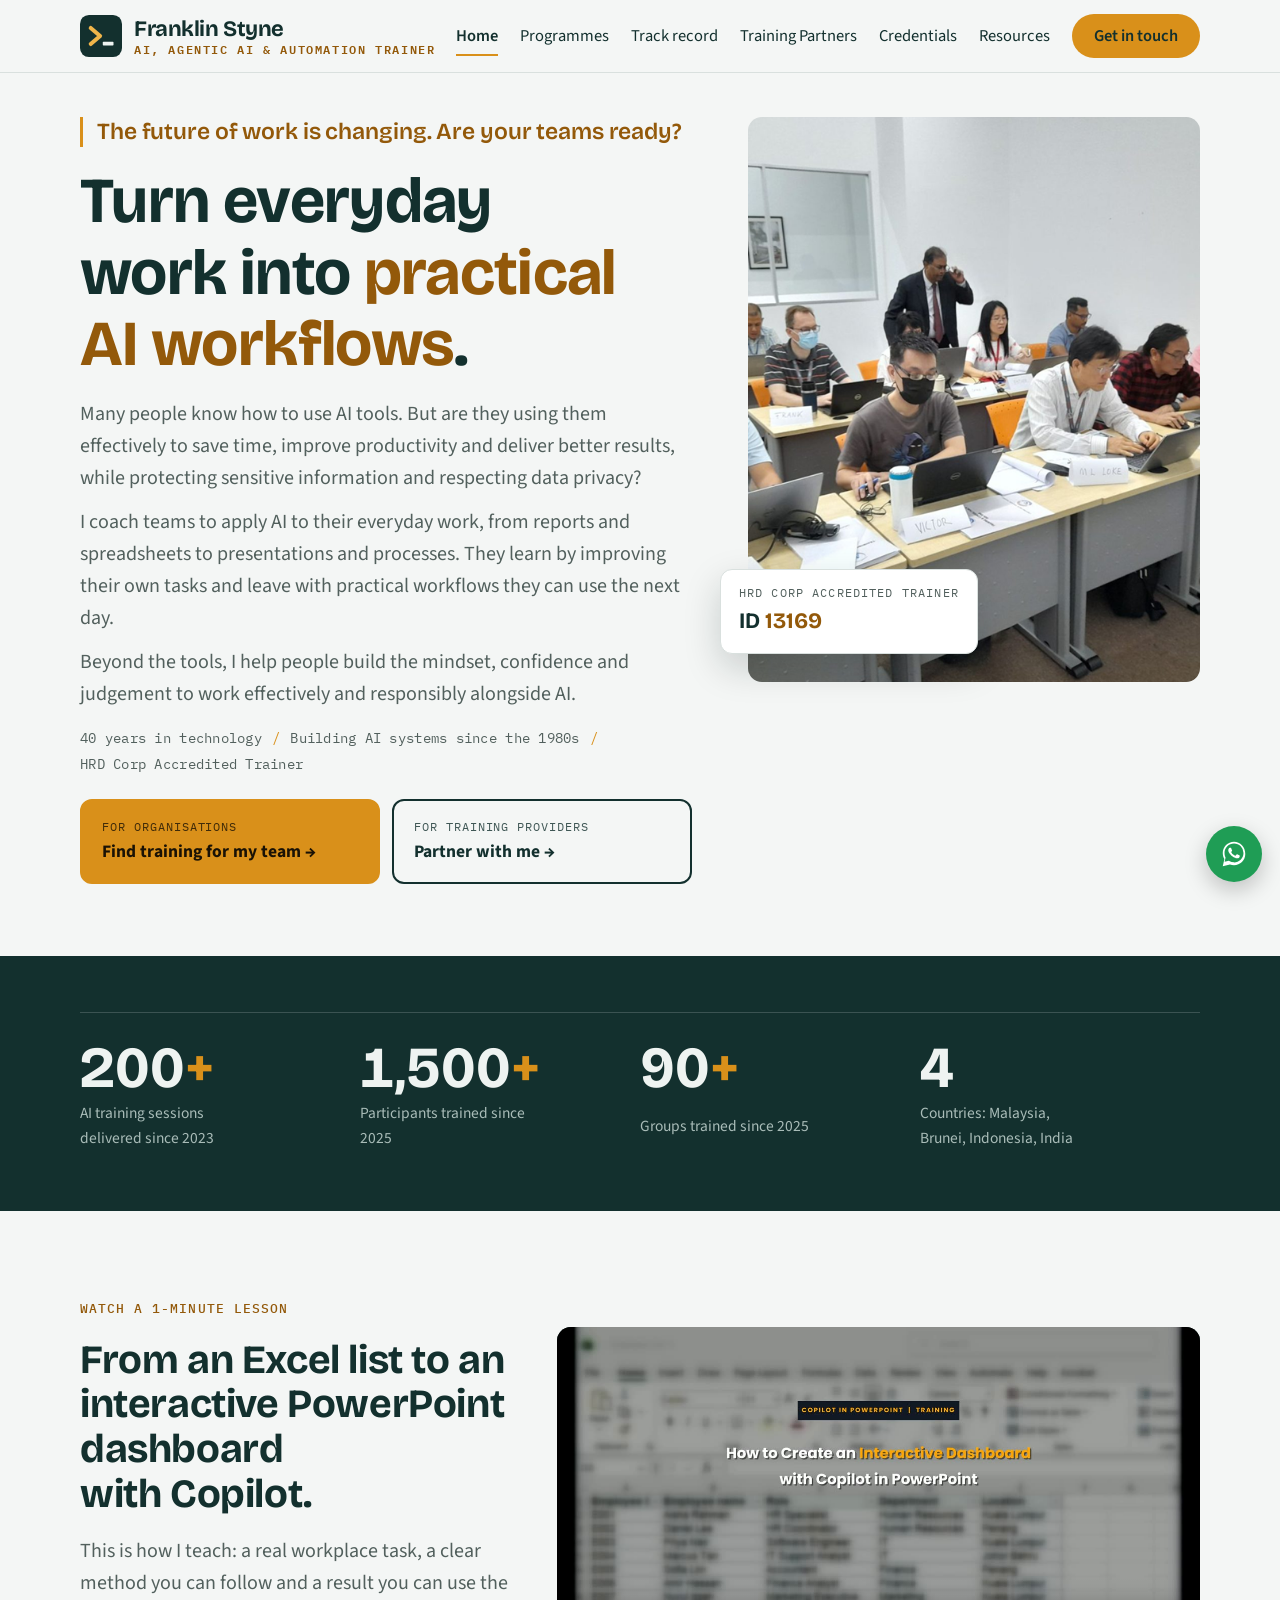
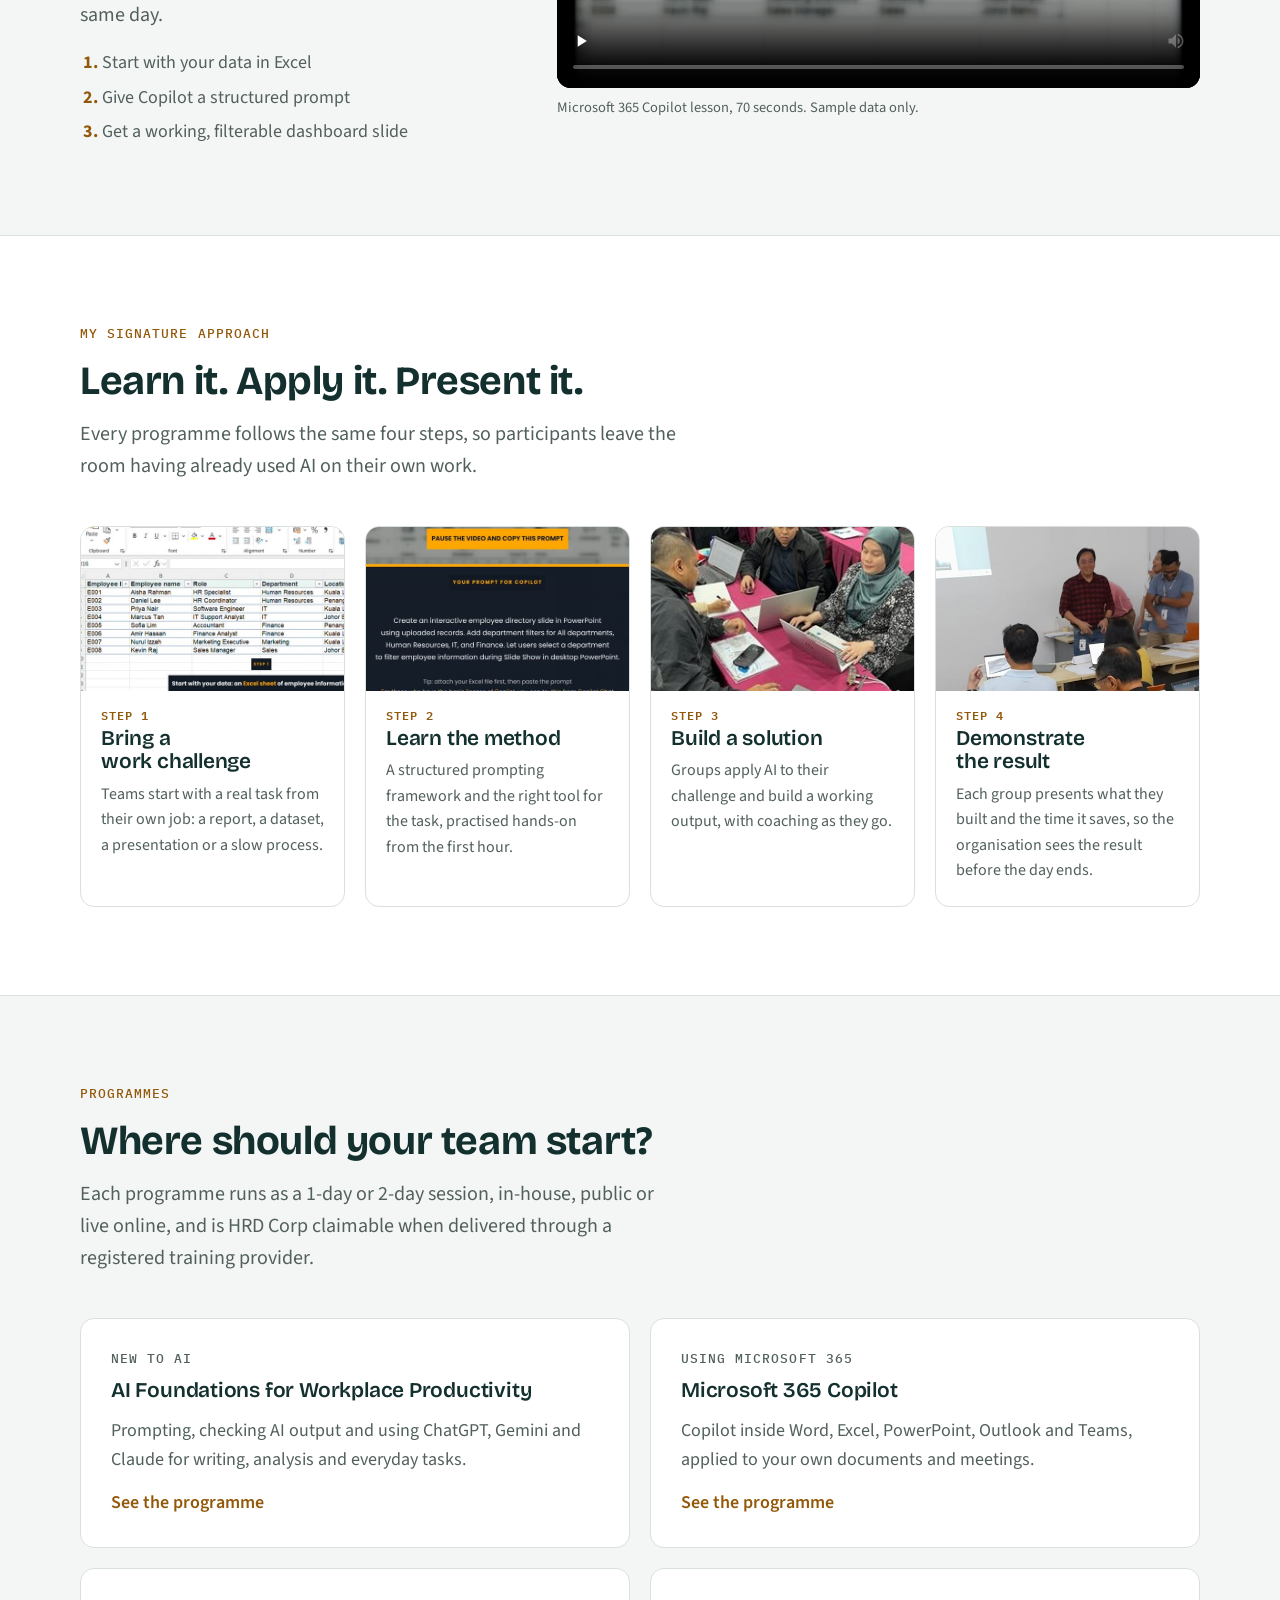
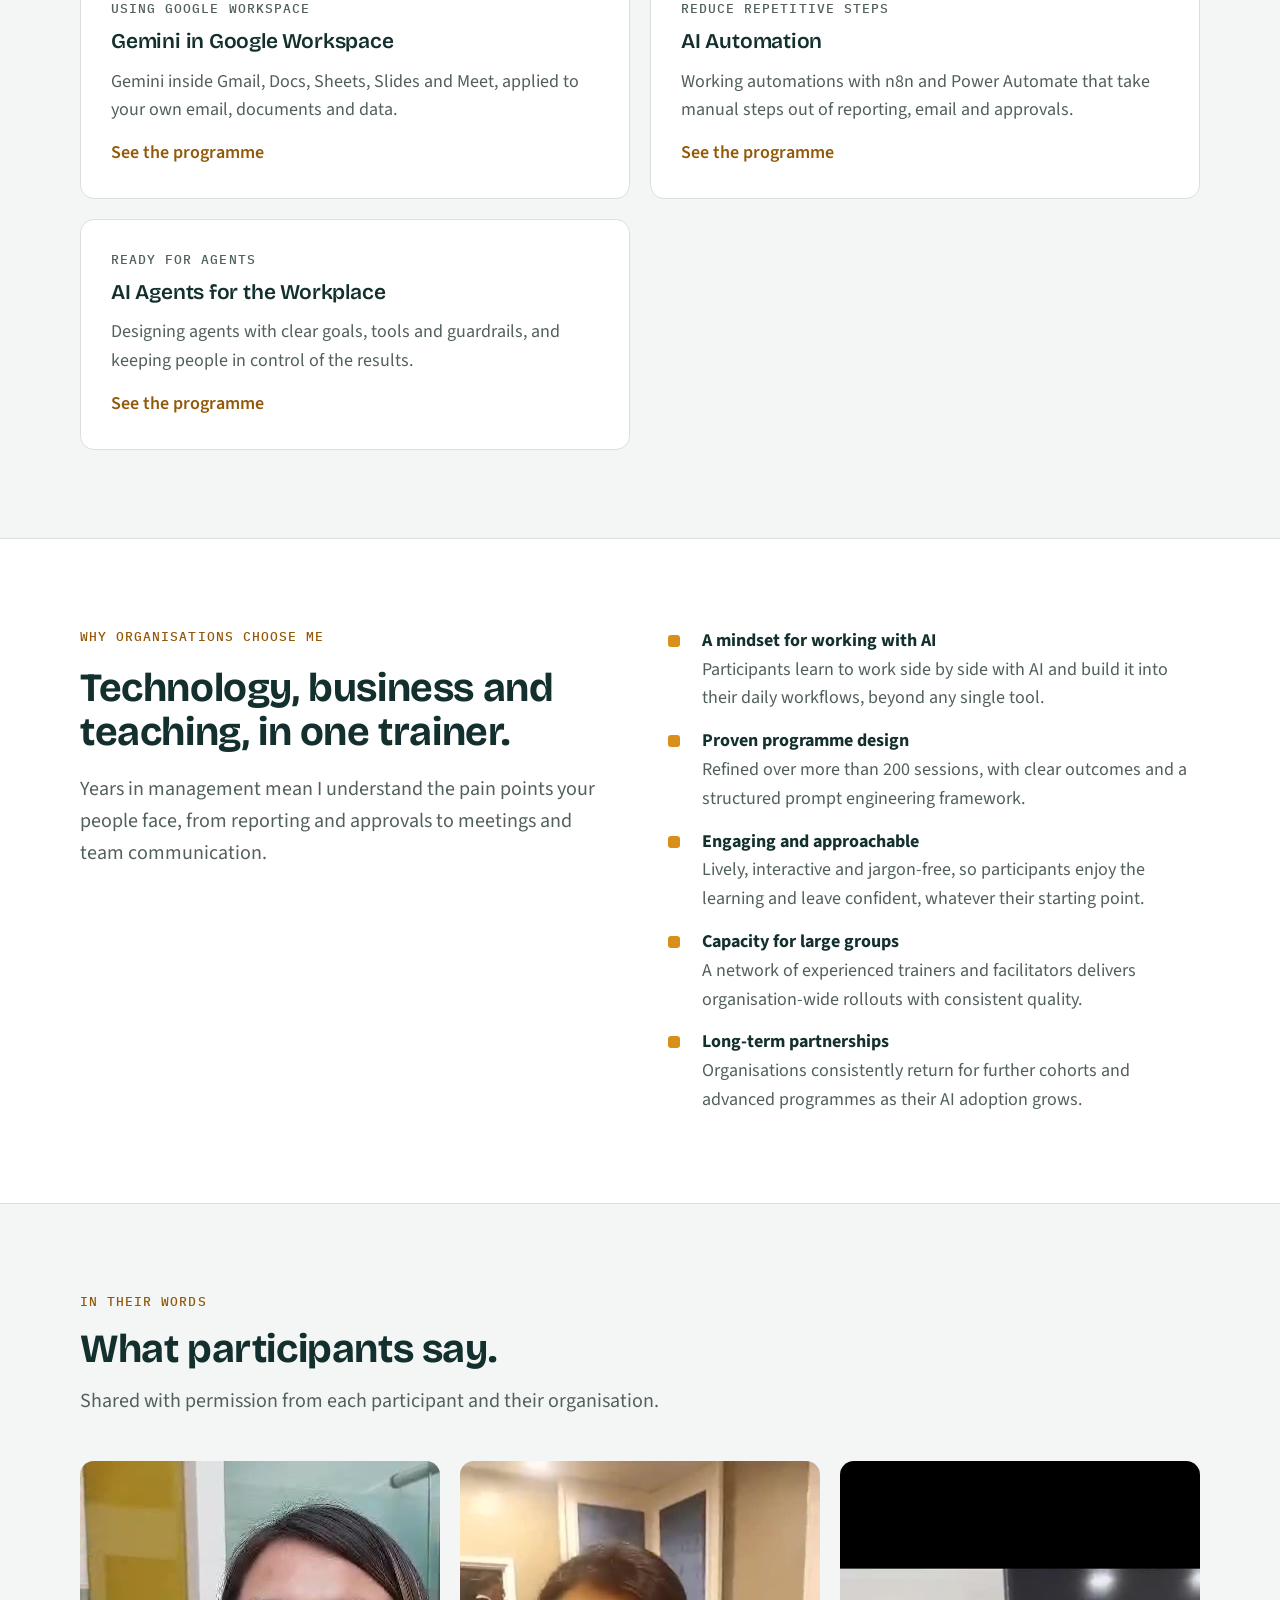
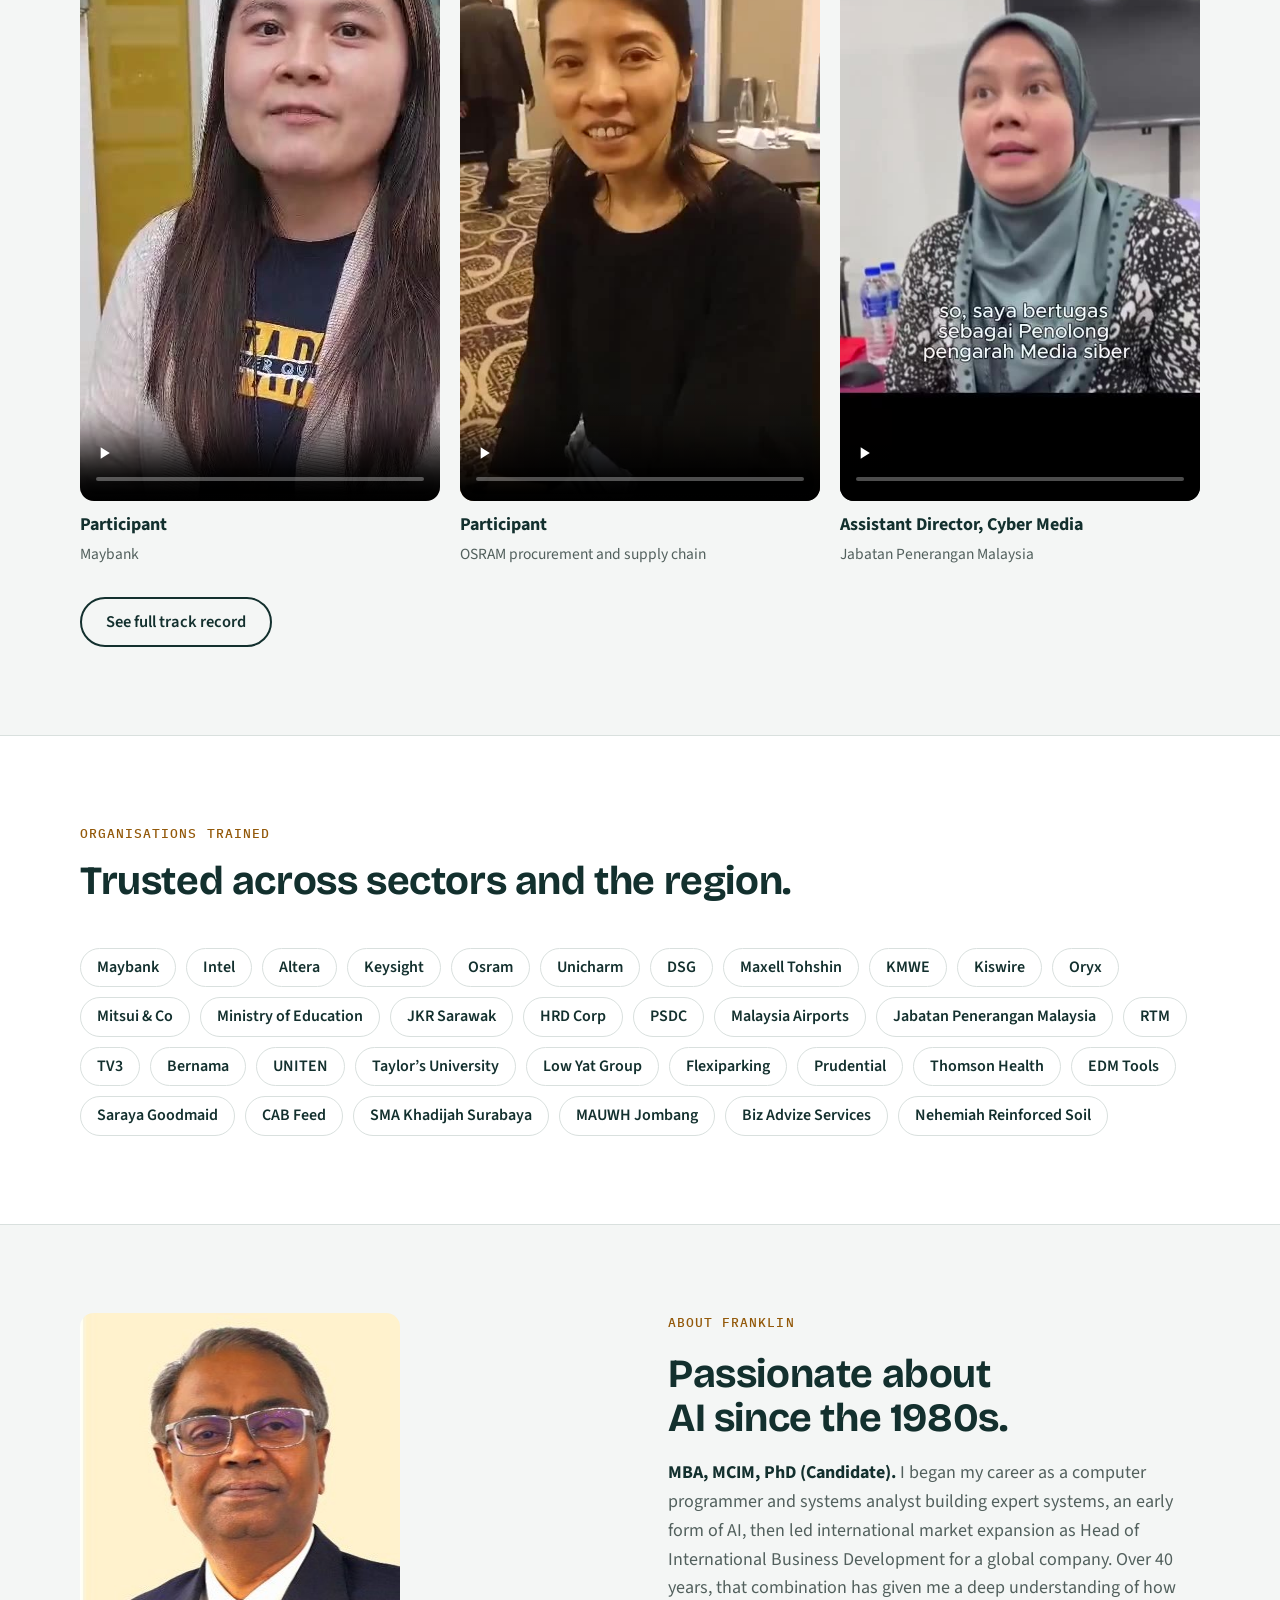
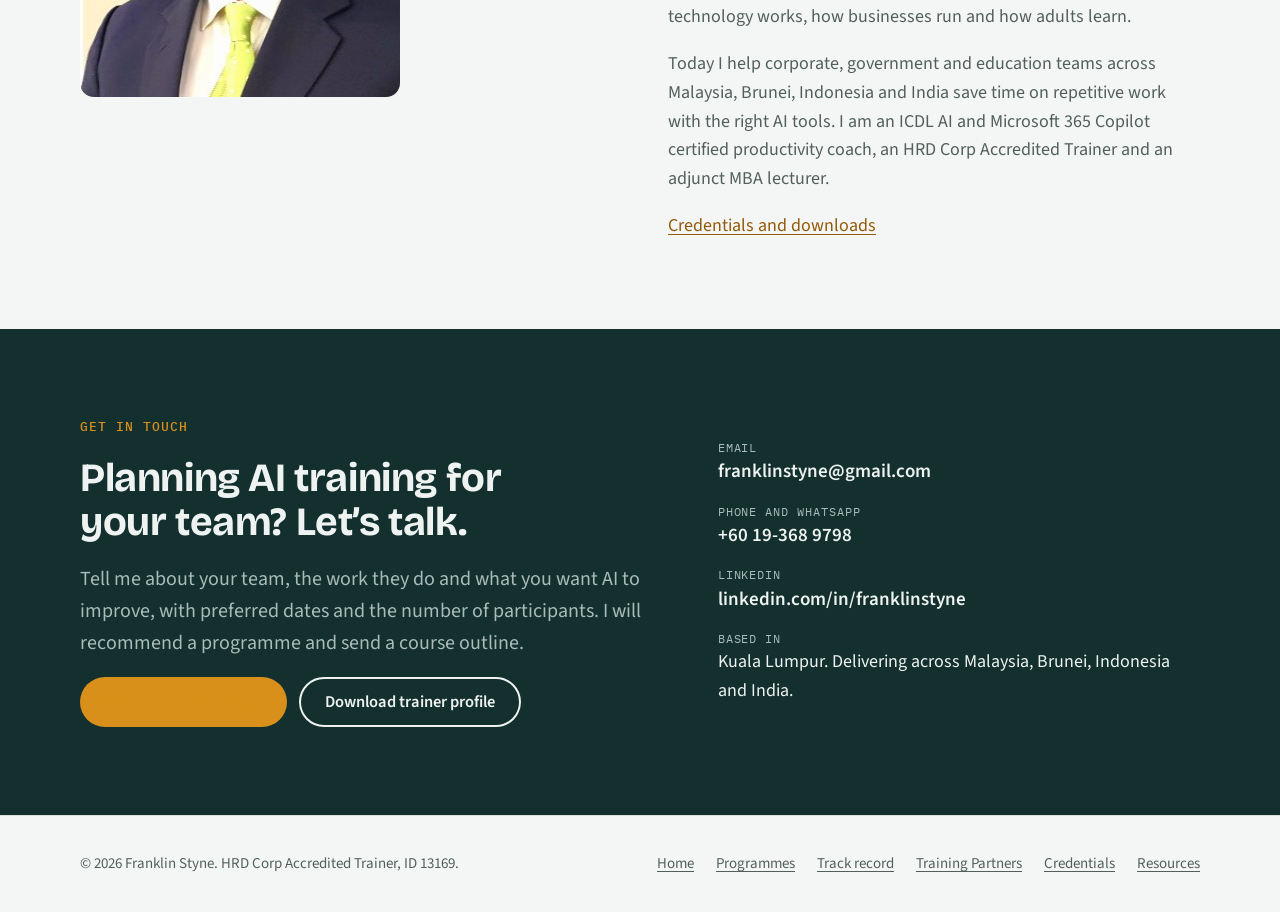
==== commit 465ad9a8: "Replace JKR with JKR Sarawak; link Dignity Schools and JKR Sarawak posts Co-Authored-By: Claude Opus" ====
--- a/index.html
+++ b/index.html
@@ -173,7 +173,7 @@
       <p class="label">Organisations trained</p>
       <h2>Trusted across sectors and the region.</h2>
     </div>
-    <ul class="client-list"><li>Maybank</li><li>Intel</li><li>Altera</li><li>Keysight</li><li>Osram</li><li>Unicharm</li><li>DSG</li><li>Maxell Tohshin</li><li>KMWE</li><li>Kiswire</li><li>Oryx</li><li>Mitsui &amp; Co</li><li>Ministry of Education</li><li>JKR</li><li>HRD Corp</li><li>PSDC</li><li>Malaysia Airports</li><li>Jabatan Penerangan Malaysia</li><li>RTM</li><li>TV3</li><li>Bernama</li><li>UNITEN</li><li>Taylor&rsquo;s University</li><li>Low Yat Group</li><li>Flexiparking</li><li>Prudential</li><li>Thomson Health</li><li>EDM Tools</li><li>Saraya Goodmaid</li><li>CAB Feed</li><li>SMA Khadijah Surabaya</li><li>MAUWH Jombang</li><li>Biz Advize Services</li><li>Nehemiah Reinforced Soil</li></ul>
+    <ul class="client-list"><li>Maybank</li><li>Intel</li><li>Altera</li><li>Keysight</li><li>Osram</li><li>Unicharm</li><li>DSG</li><li>Maxell Tohshin</li><li>KMWE</li><li>Kiswire</li><li>Oryx</li><li>Mitsui &amp; Co</li><li>Ministry of Education</li><li>JKR Sarawak</li><li>HRD Corp</li><li>PSDC</li><li>Malaysia Airports</li><li>Jabatan Penerangan Malaysia</li><li>RTM</li><li>TV3</li><li>Bernama</li><li>UNITEN</li><li>Taylor&rsquo;s University</li><li>Low Yat Group</li><li>Flexiparking</li><li>Prudential</li><li>Thomson Health</li><li>EDM Tools</li><li>Saraya Goodmaid</li><li>CAB Feed</li><li>SMA Khadijah Surabaya</li><li>MAUWH Jombang</li><li>Biz Advize Services</li><li>Nehemiah Reinforced Soil</li></ul>
   </div>
 </section>
 
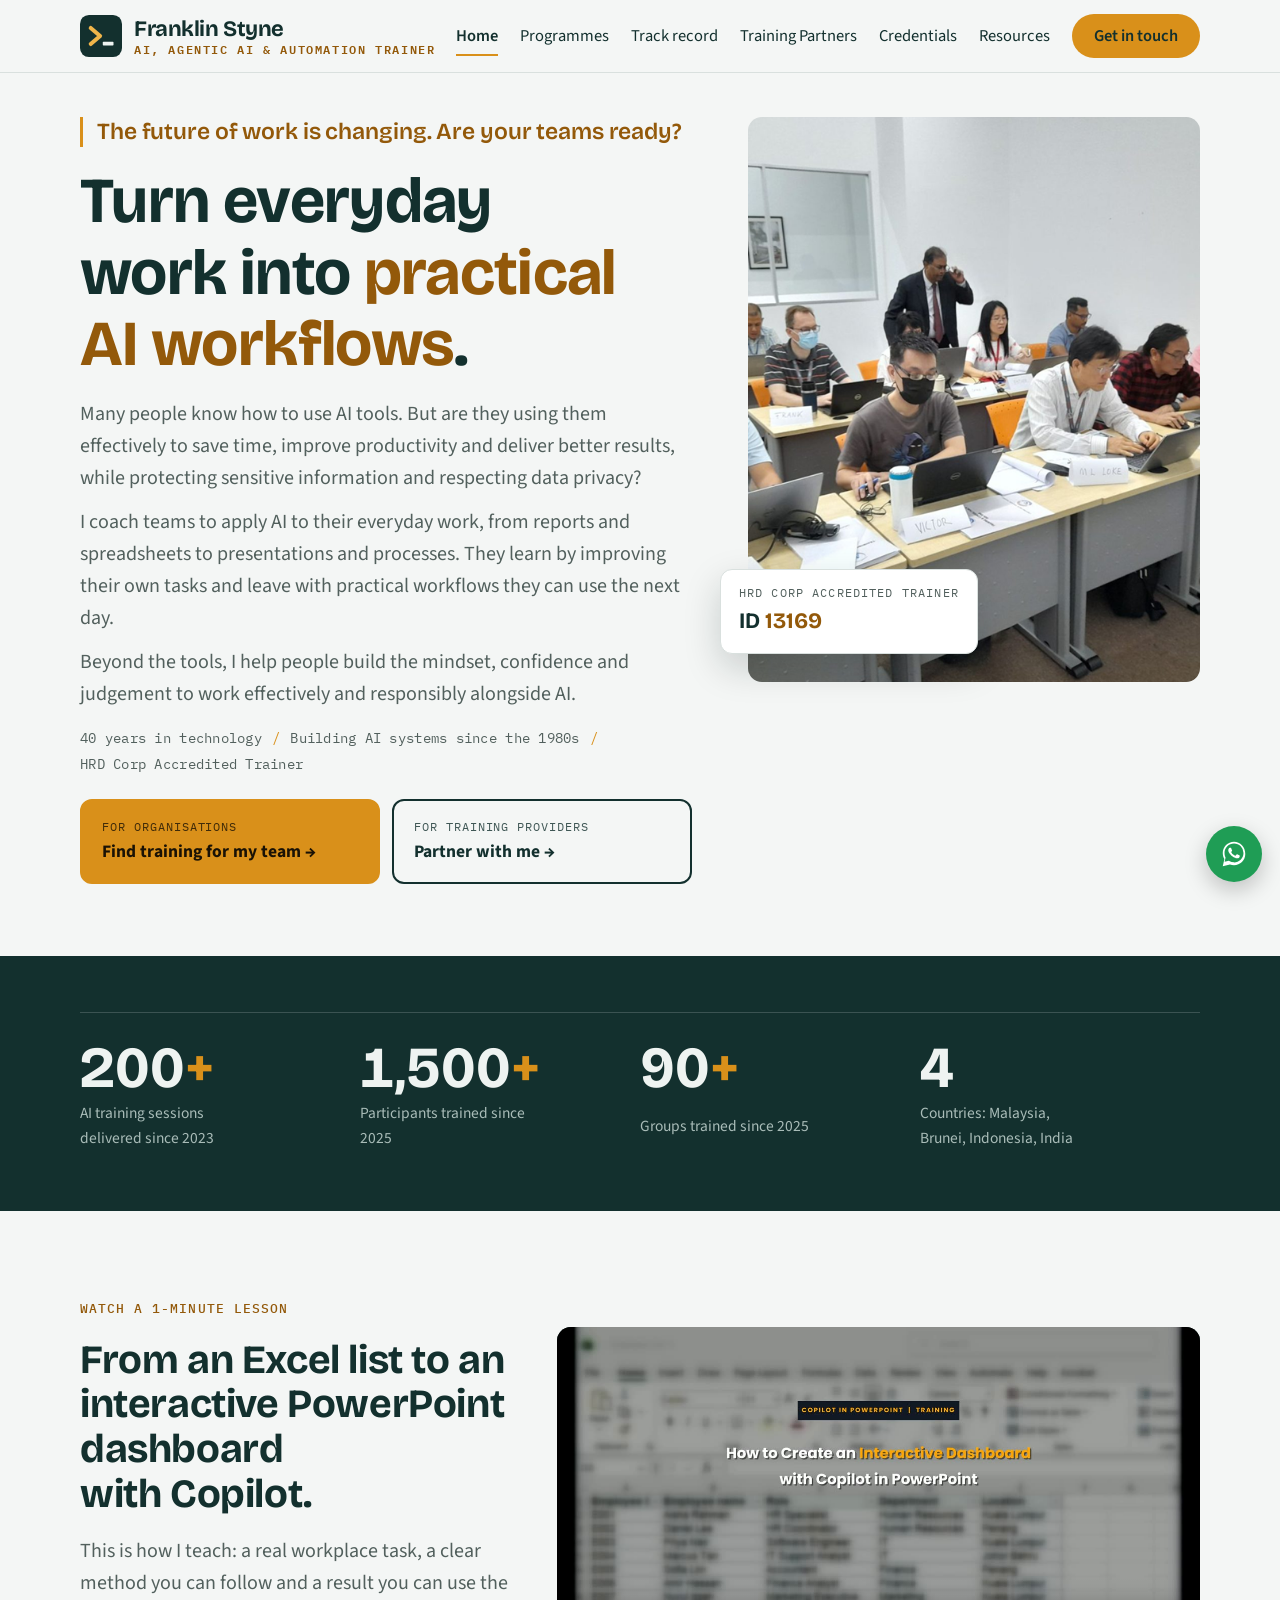
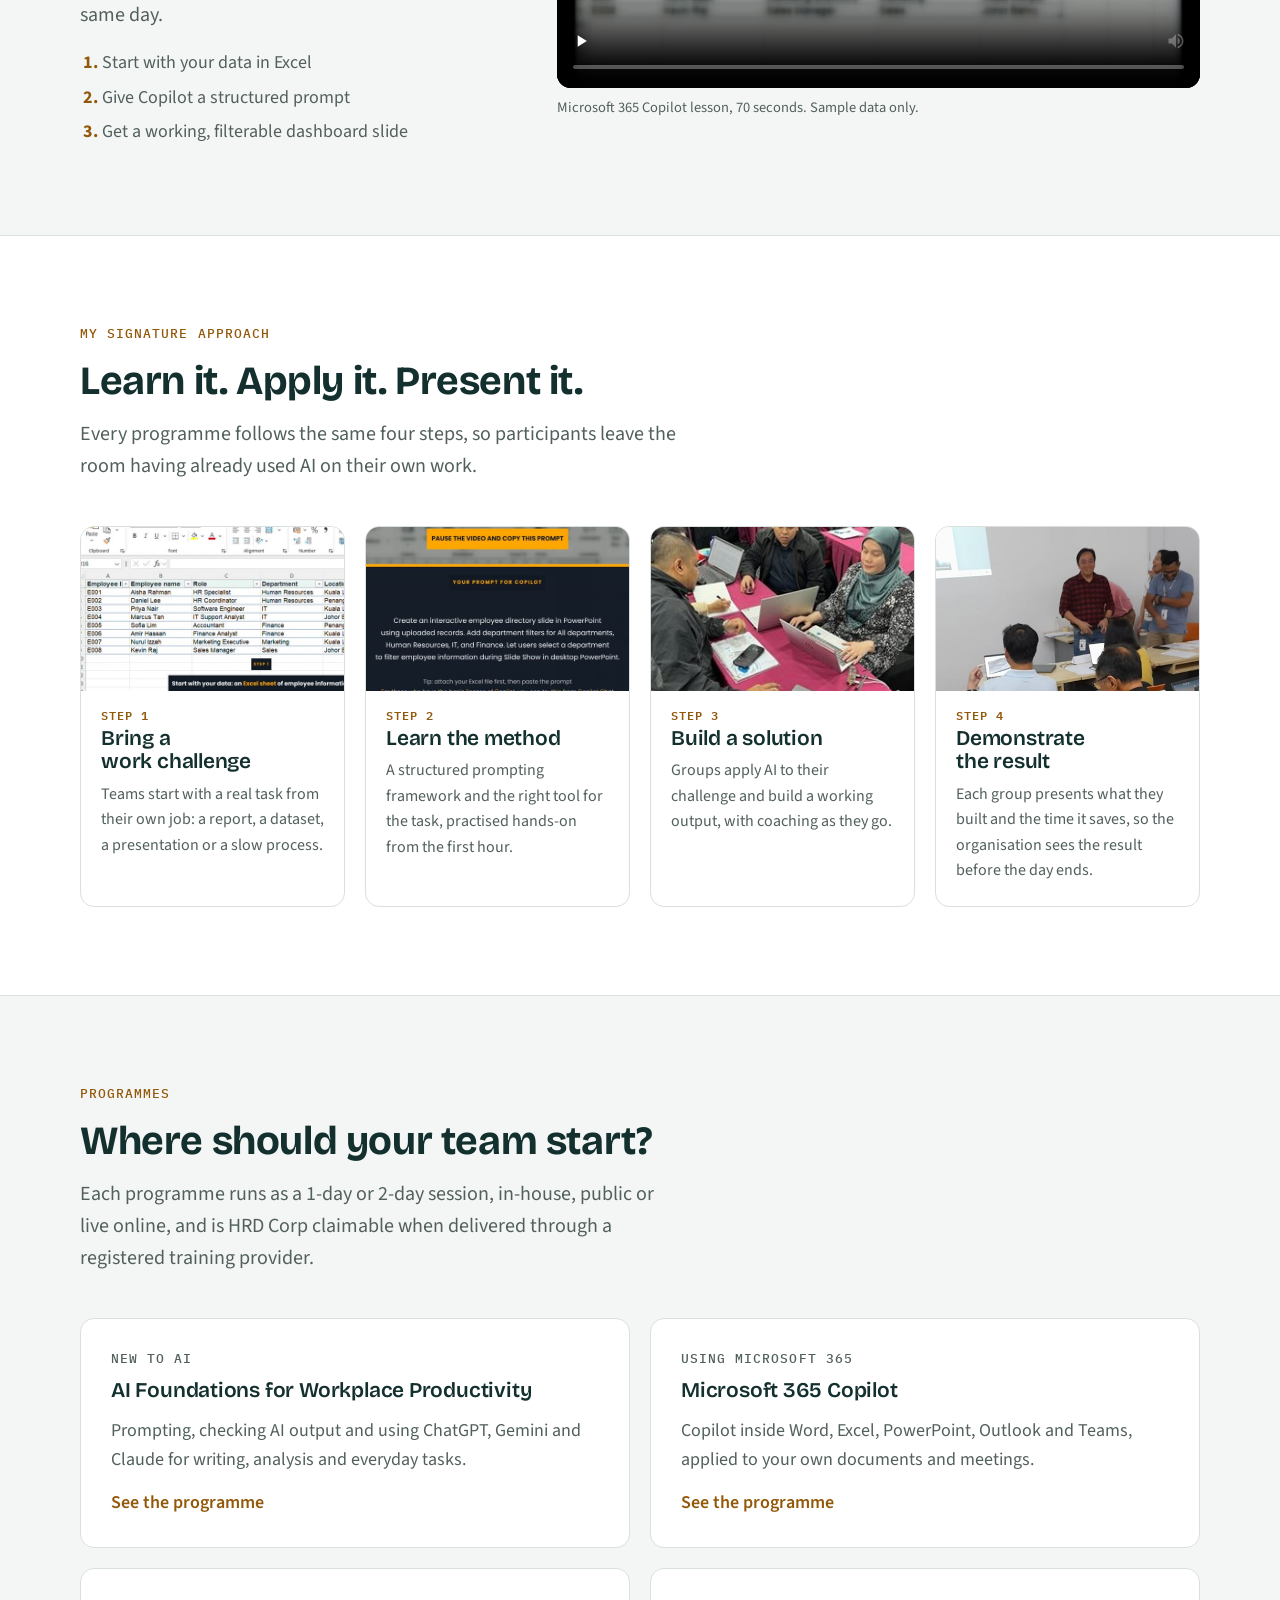
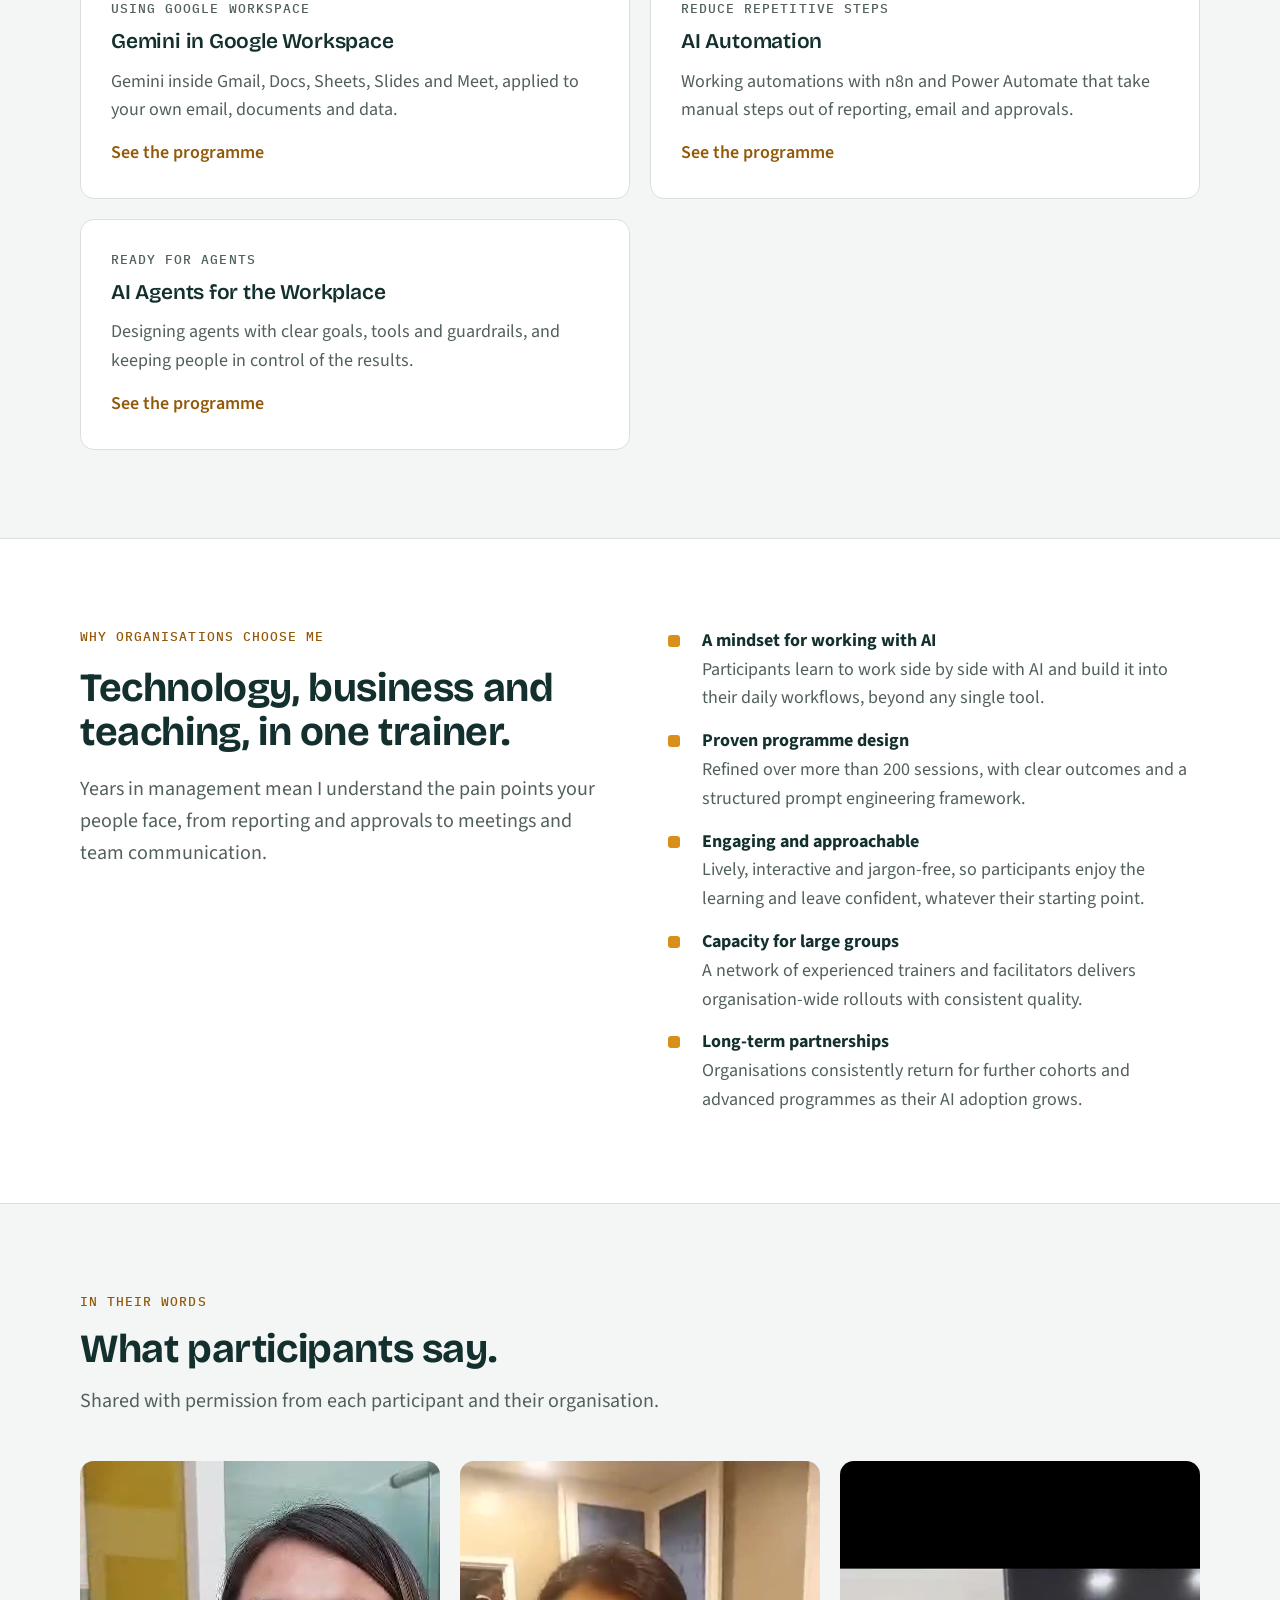
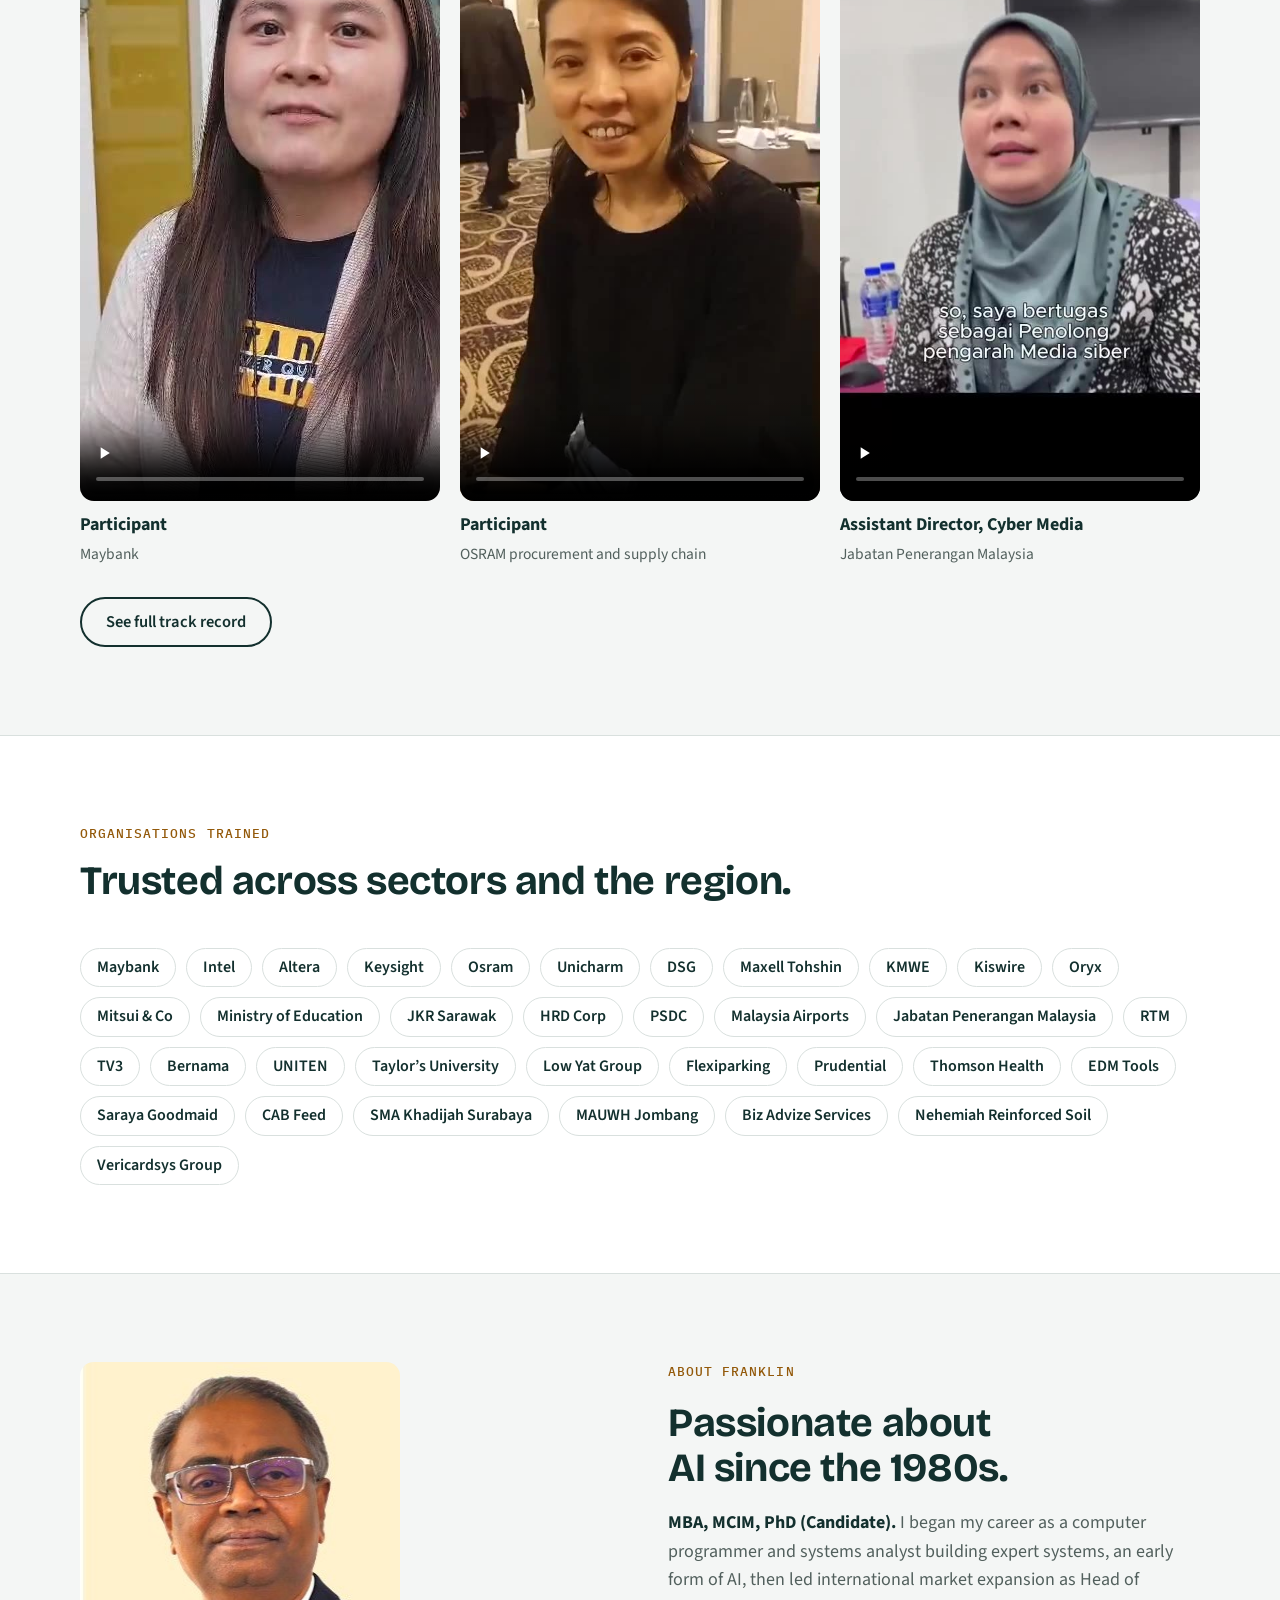
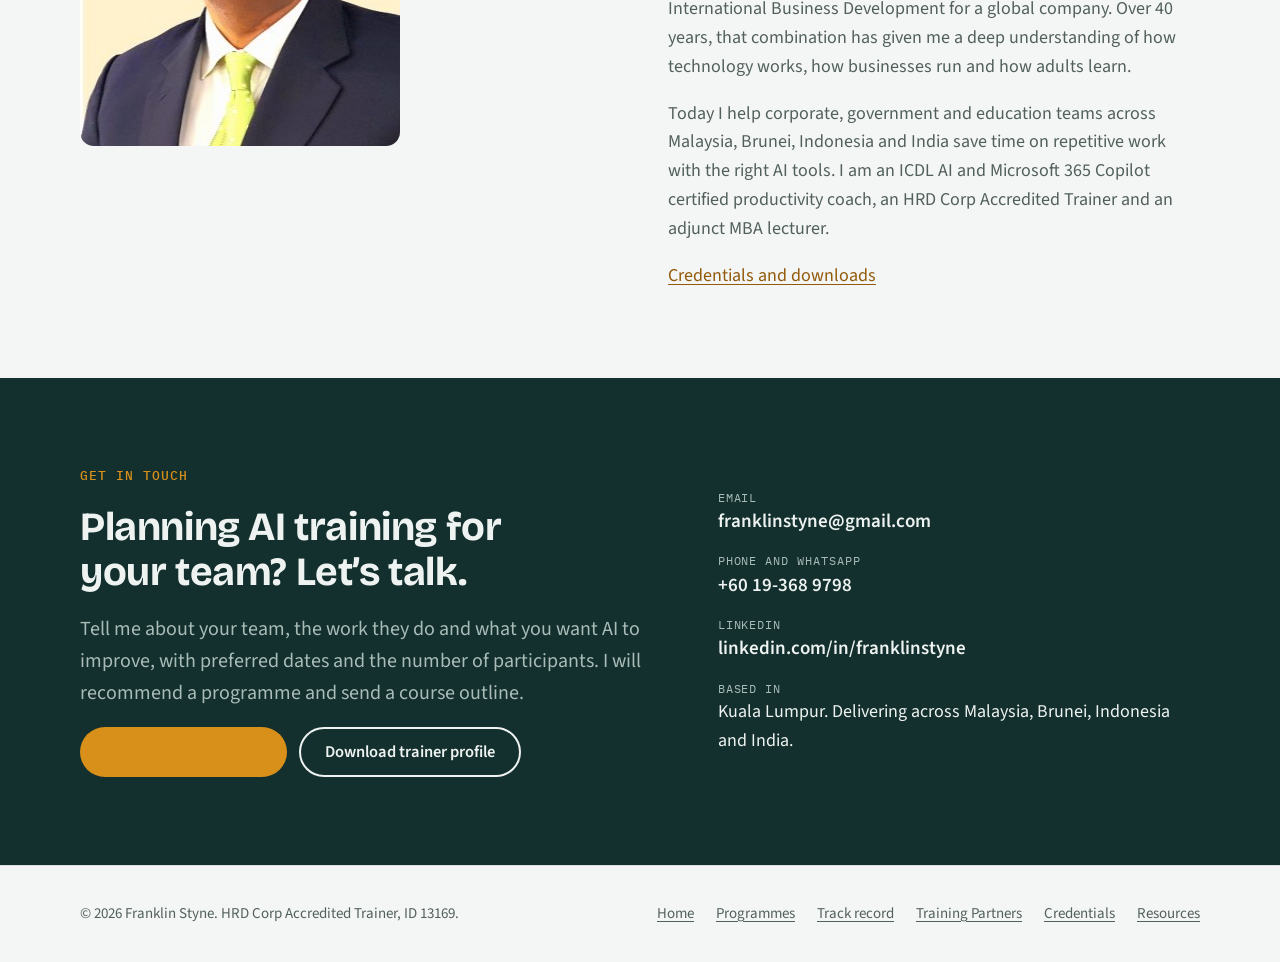
==== commit 267cf2d0: "Add Vericardsys Group to organisations trained Co-Authored-By: Claude Opus 5.5 <noreply@anthropic.co" ====
--- a/index.html
+++ b/index.html
@@ -173,7 +173,7 @@
       <p class="label">Organisations trained</p>
       <h2>Trusted across sectors and the region.</h2>
     </div>
-    <ul class="client-list"><li>Maybank</li><li>Intel</li><li>Altera</li><li>Keysight</li><li>Osram</li><li>Unicharm</li><li>DSG</li><li>Maxell Tohshin</li><li>KMWE</li><li>Kiswire</li><li>Oryx</li><li>Mitsui &amp; Co</li><li>Ministry of Education</li><li>JKR Sarawak</li><li>HRD Corp</li><li>PSDC</li><li>Malaysia Airports</li><li>Jabatan Penerangan Malaysia</li><li>RTM</li><li>TV3</li><li>Bernama</li><li>UNITEN</li><li>Taylor&rsquo;s University</li><li>Low Yat Group</li><li>Flexiparking</li><li>Prudential</li><li>Thomson Health</li><li>EDM Tools</li><li>Saraya Goodmaid</li><li>CAB Feed</li><li>SMA Khadijah Surabaya</li><li>MAUWH Jombang</li><li>Biz Advize Services</li><li>Nehemiah Reinforced Soil</li></ul>
+    <ul class="client-list"><li>Maybank</li><li>Intel</li><li>Altera</li><li>Keysight</li><li>Osram</li><li>Unicharm</li><li>DSG</li><li>Maxell Tohshin</li><li>KMWE</li><li>Kiswire</li><li>Oryx</li><li>Mitsui &amp; Co</li><li>Ministry of Education</li><li>JKR Sarawak</li><li>HRD Corp</li><li>PSDC</li><li>Malaysia Airports</li><li>Jabatan Penerangan Malaysia</li><li>RTM</li><li>TV3</li><li>Bernama</li><li>UNITEN</li><li>Taylor&rsquo;s University</li><li>Low Yat Group</li><li>Flexiparking</li><li>Prudential</li><li>Thomson Health</li><li>EDM Tools</li><li>Saraya Goodmaid</li><li>CAB Feed</li><li>SMA Khadijah Surabaya</li><li>MAUWH Jombang</li><li>Biz Advize Services</li><li>Nehemiah Reinforced Soil</li><li>Vericardsys Group</li></ul>
   </div>
 </section>
 
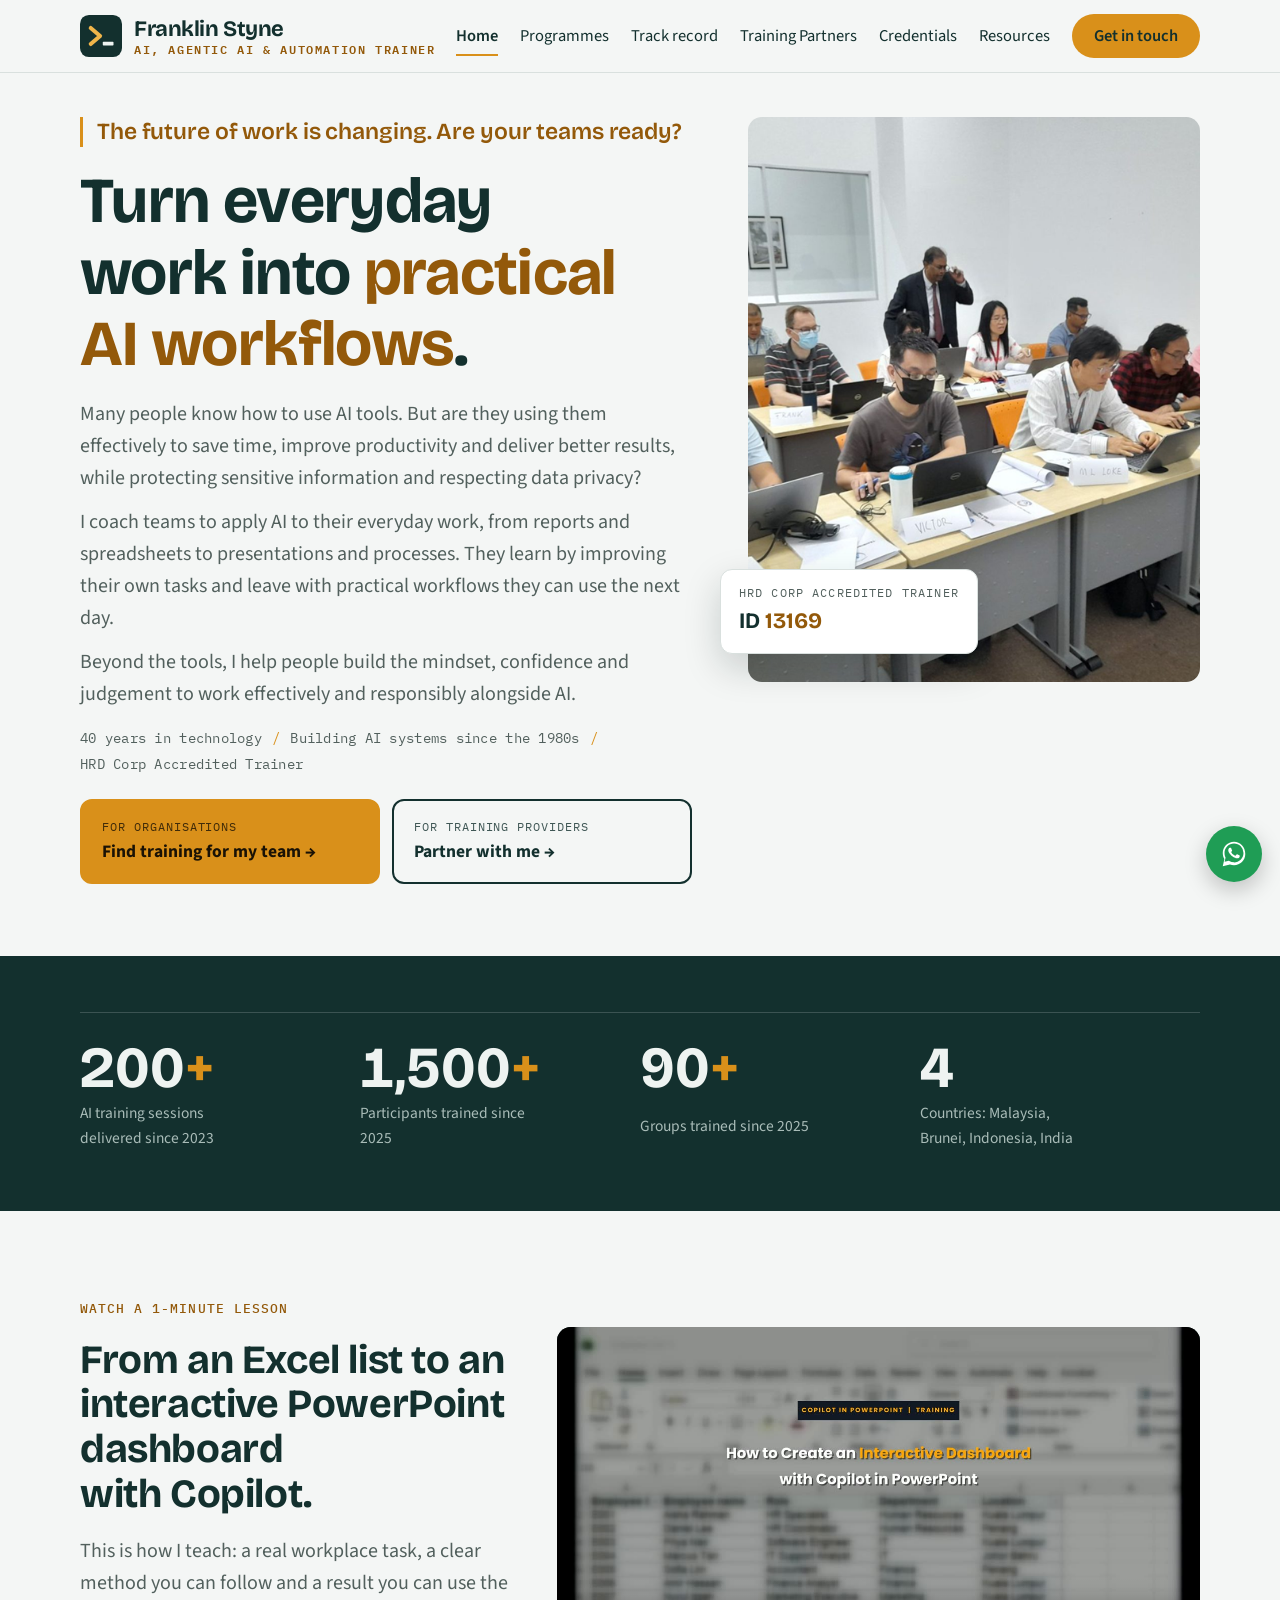
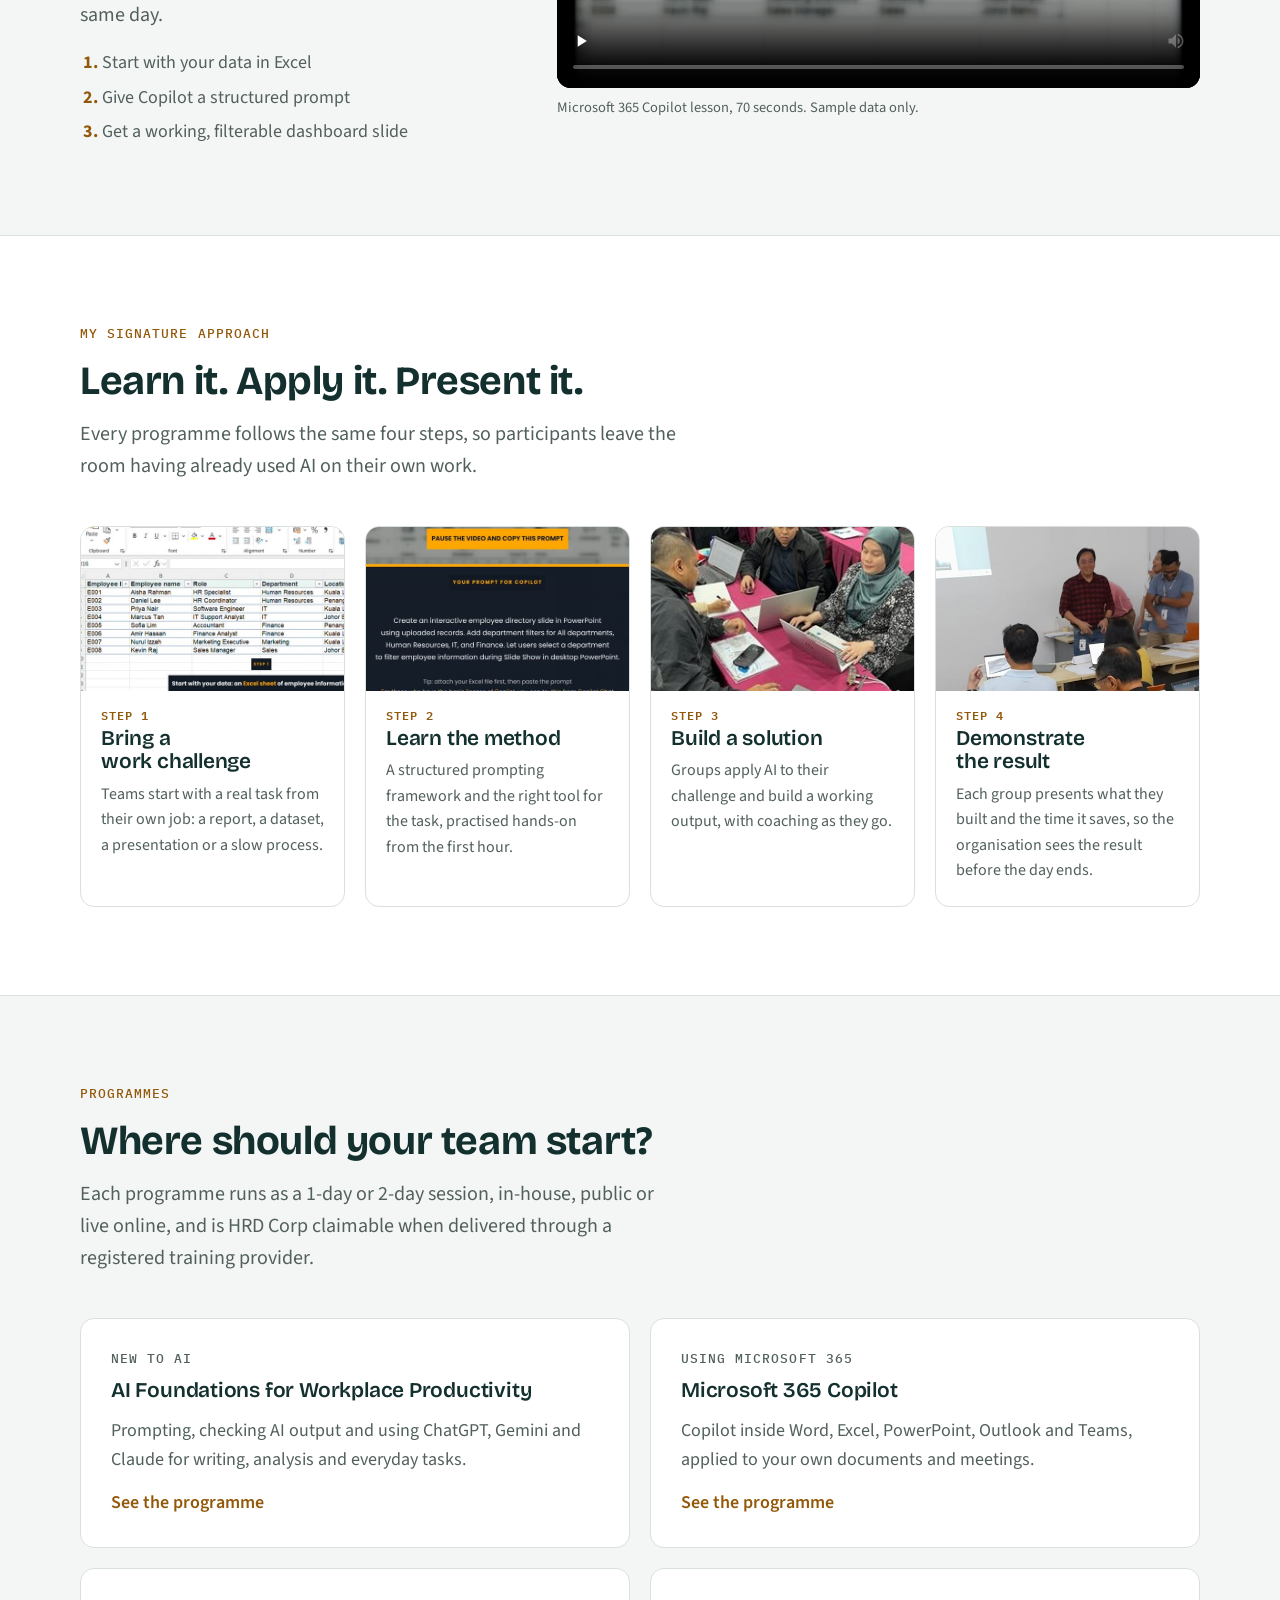
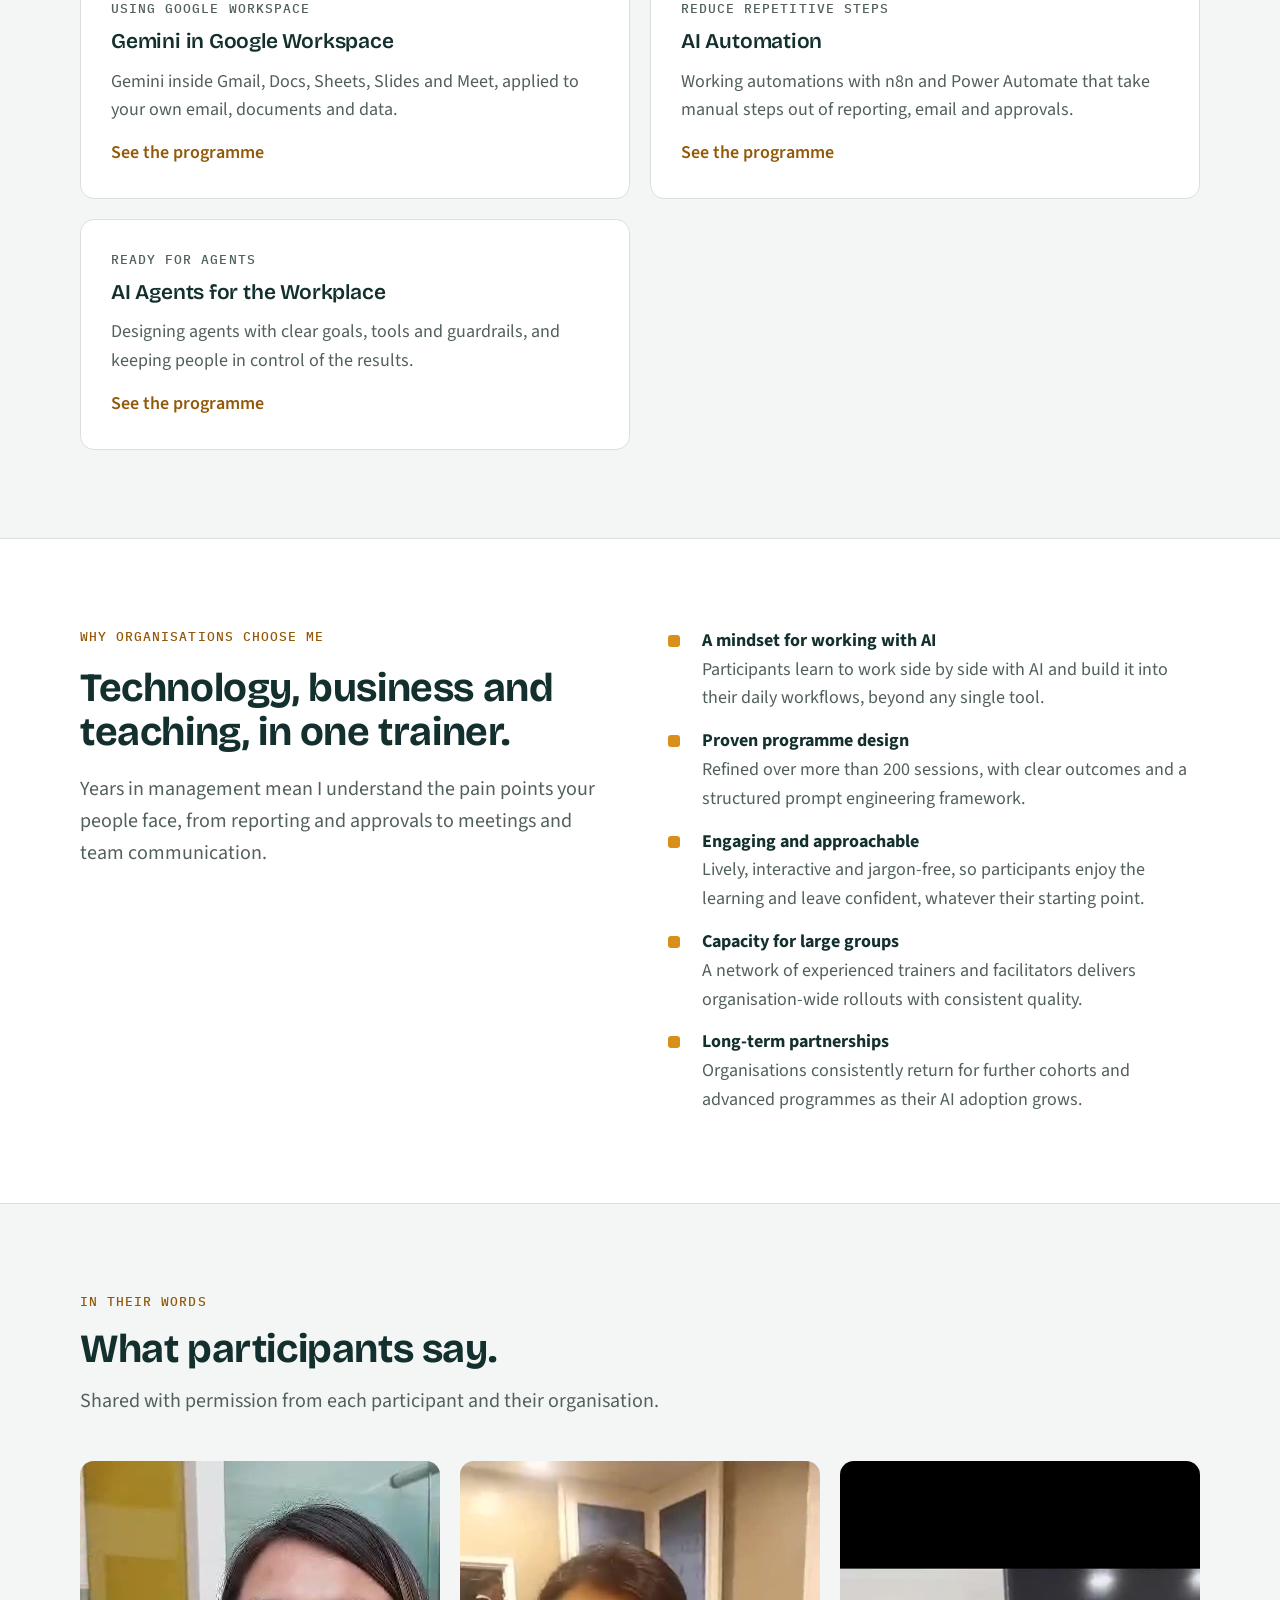
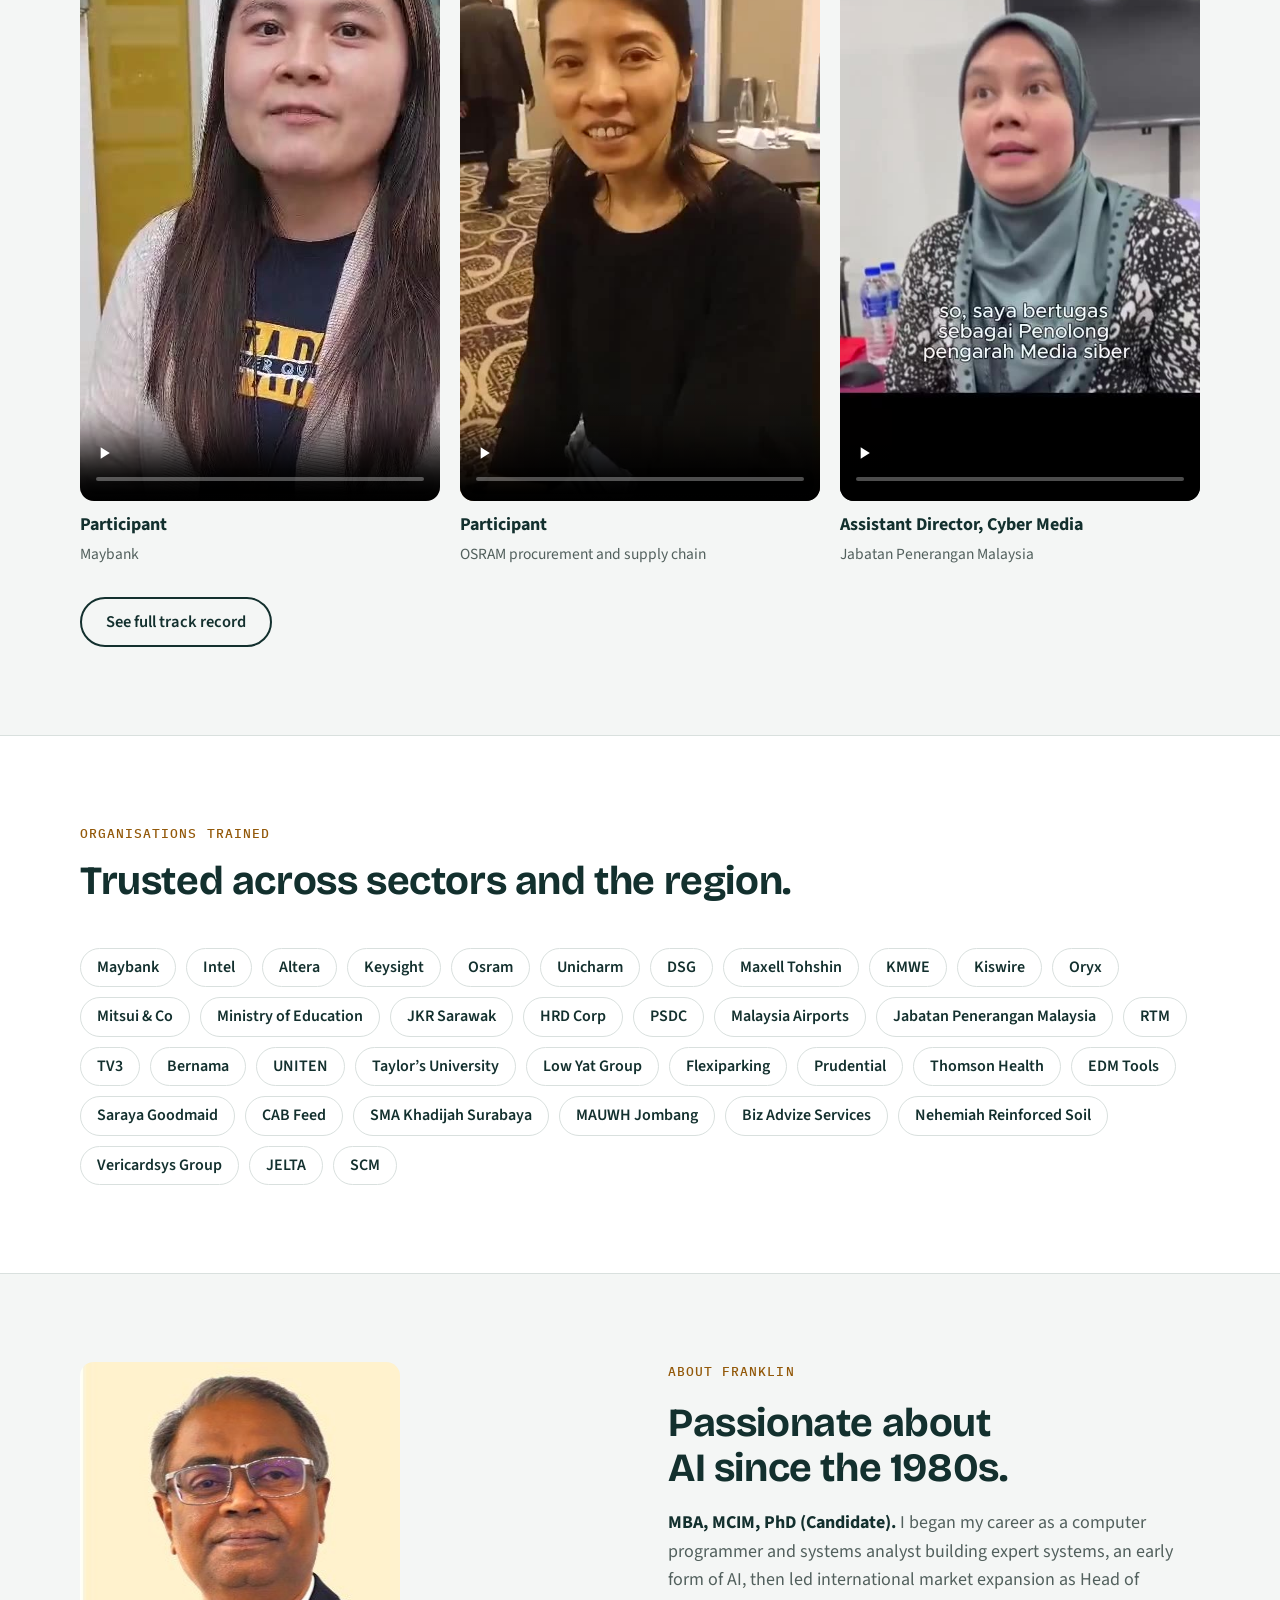
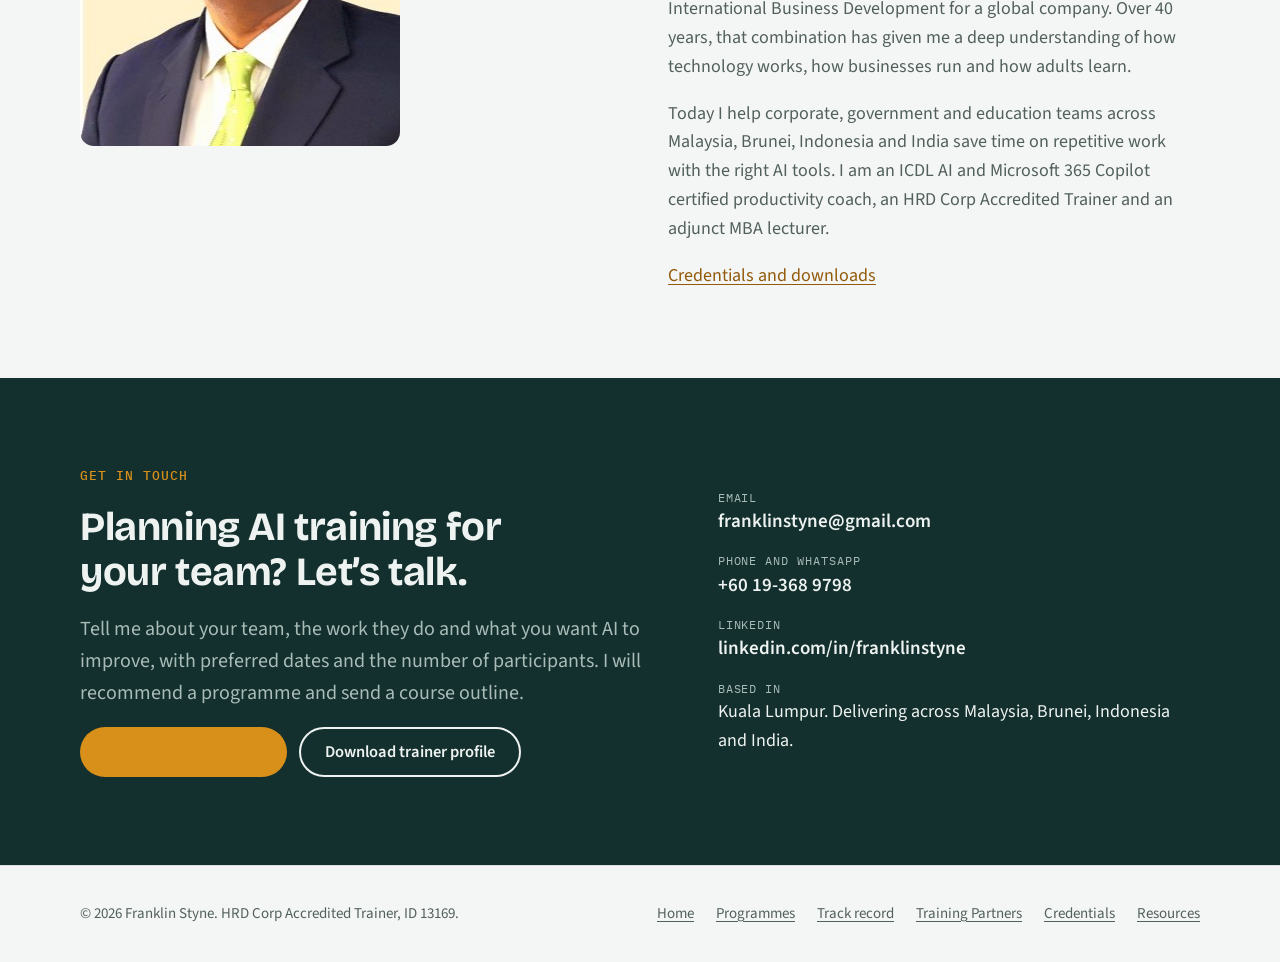
==== commit dbb221b5: "Add JELTA and SCM; link Harvest International School and Ministry of Education posts Co-Authored-By:" ====
--- a/index.html
+++ b/index.html
@@ -173,7 +173,7 @@
       <p class="label">Organisations trained</p>
       <h2>Trusted across sectors and the region.</h2>
     </div>
-    <ul class="client-list"><li>Maybank</li><li>Intel</li><li>Altera</li><li>Keysight</li><li>Osram</li><li>Unicharm</li><li>DSG</li><li>Maxell Tohshin</li><li>KMWE</li><li>Kiswire</li><li>Oryx</li><li>Mitsui &amp; Co</li><li>Ministry of Education</li><li>JKR Sarawak</li><li>HRD Corp</li><li>PSDC</li><li>Malaysia Airports</li><li>Jabatan Penerangan Malaysia</li><li>RTM</li><li>TV3</li><li>Bernama</li><li>UNITEN</li><li>Taylor&rsquo;s University</li><li>Low Yat Group</li><li>Flexiparking</li><li>Prudential</li><li>Thomson Health</li><li>EDM Tools</li><li>Saraya Goodmaid</li><li>CAB Feed</li><li>SMA Khadijah Surabaya</li><li>MAUWH Jombang</li><li>Biz Advize Services</li><li>Nehemiah Reinforced Soil</li><li>Vericardsys Group</li></ul>
+    <ul class="client-list"><li>Maybank</li><li>Intel</li><li>Altera</li><li>Keysight</li><li>Osram</li><li>Unicharm</li><li>DSG</li><li>Maxell Tohshin</li><li>KMWE</li><li>Kiswire</li><li>Oryx</li><li>Mitsui &amp; Co</li><li>Ministry of Education</li><li>JKR Sarawak</li><li>HRD Corp</li><li>PSDC</li><li>Malaysia Airports</li><li>Jabatan Penerangan Malaysia</li><li>RTM</li><li>TV3</li><li>Bernama</li><li>UNITEN</li><li>Taylor&rsquo;s University</li><li>Low Yat Group</li><li>Flexiparking</li><li>Prudential</li><li>Thomson Health</li><li>EDM Tools</li><li>Saraya Goodmaid</li><li>CAB Feed</li><li>SMA Khadijah Surabaya</li><li>MAUWH Jombang</li><li>Biz Advize Services</li><li>Nehemiah Reinforced Soil</li><li>Vericardsys Group</li><li>JELTA</li><li>SCM</li></ul>
   </div>
 </section>
 
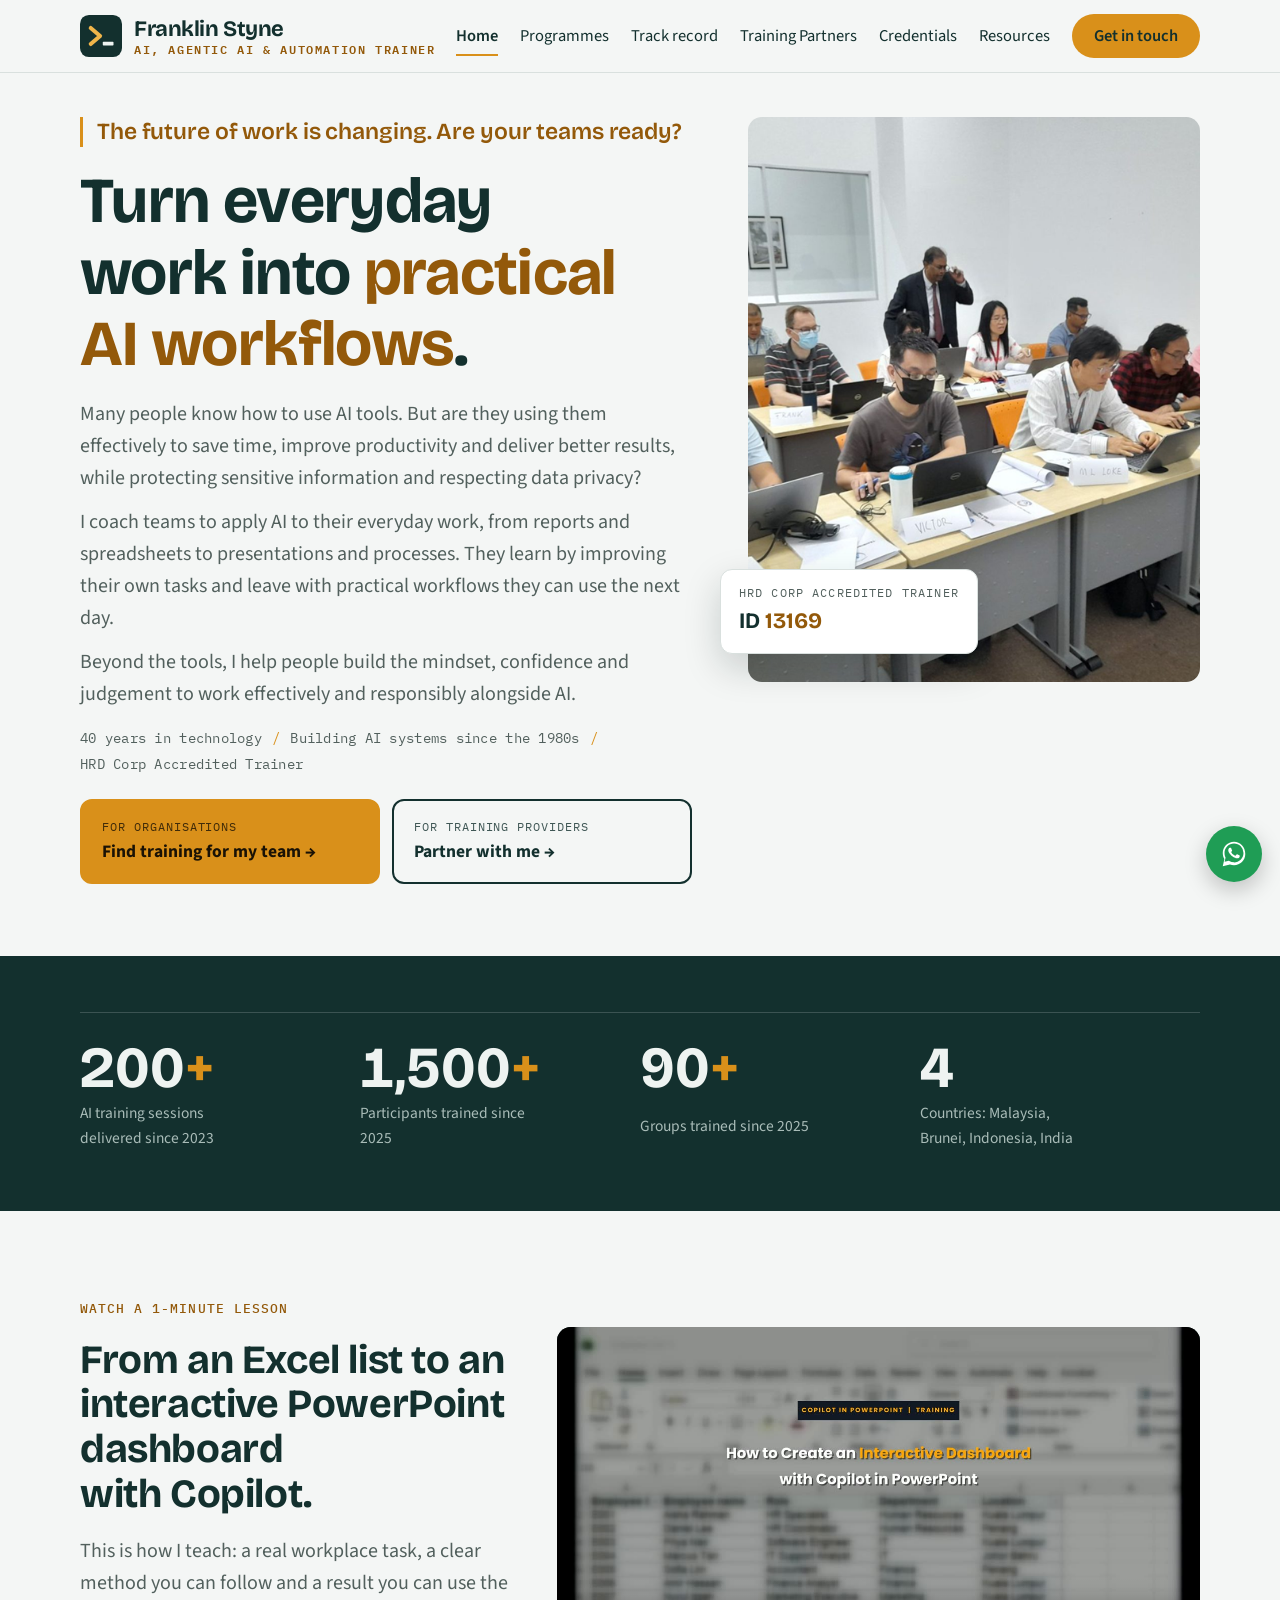
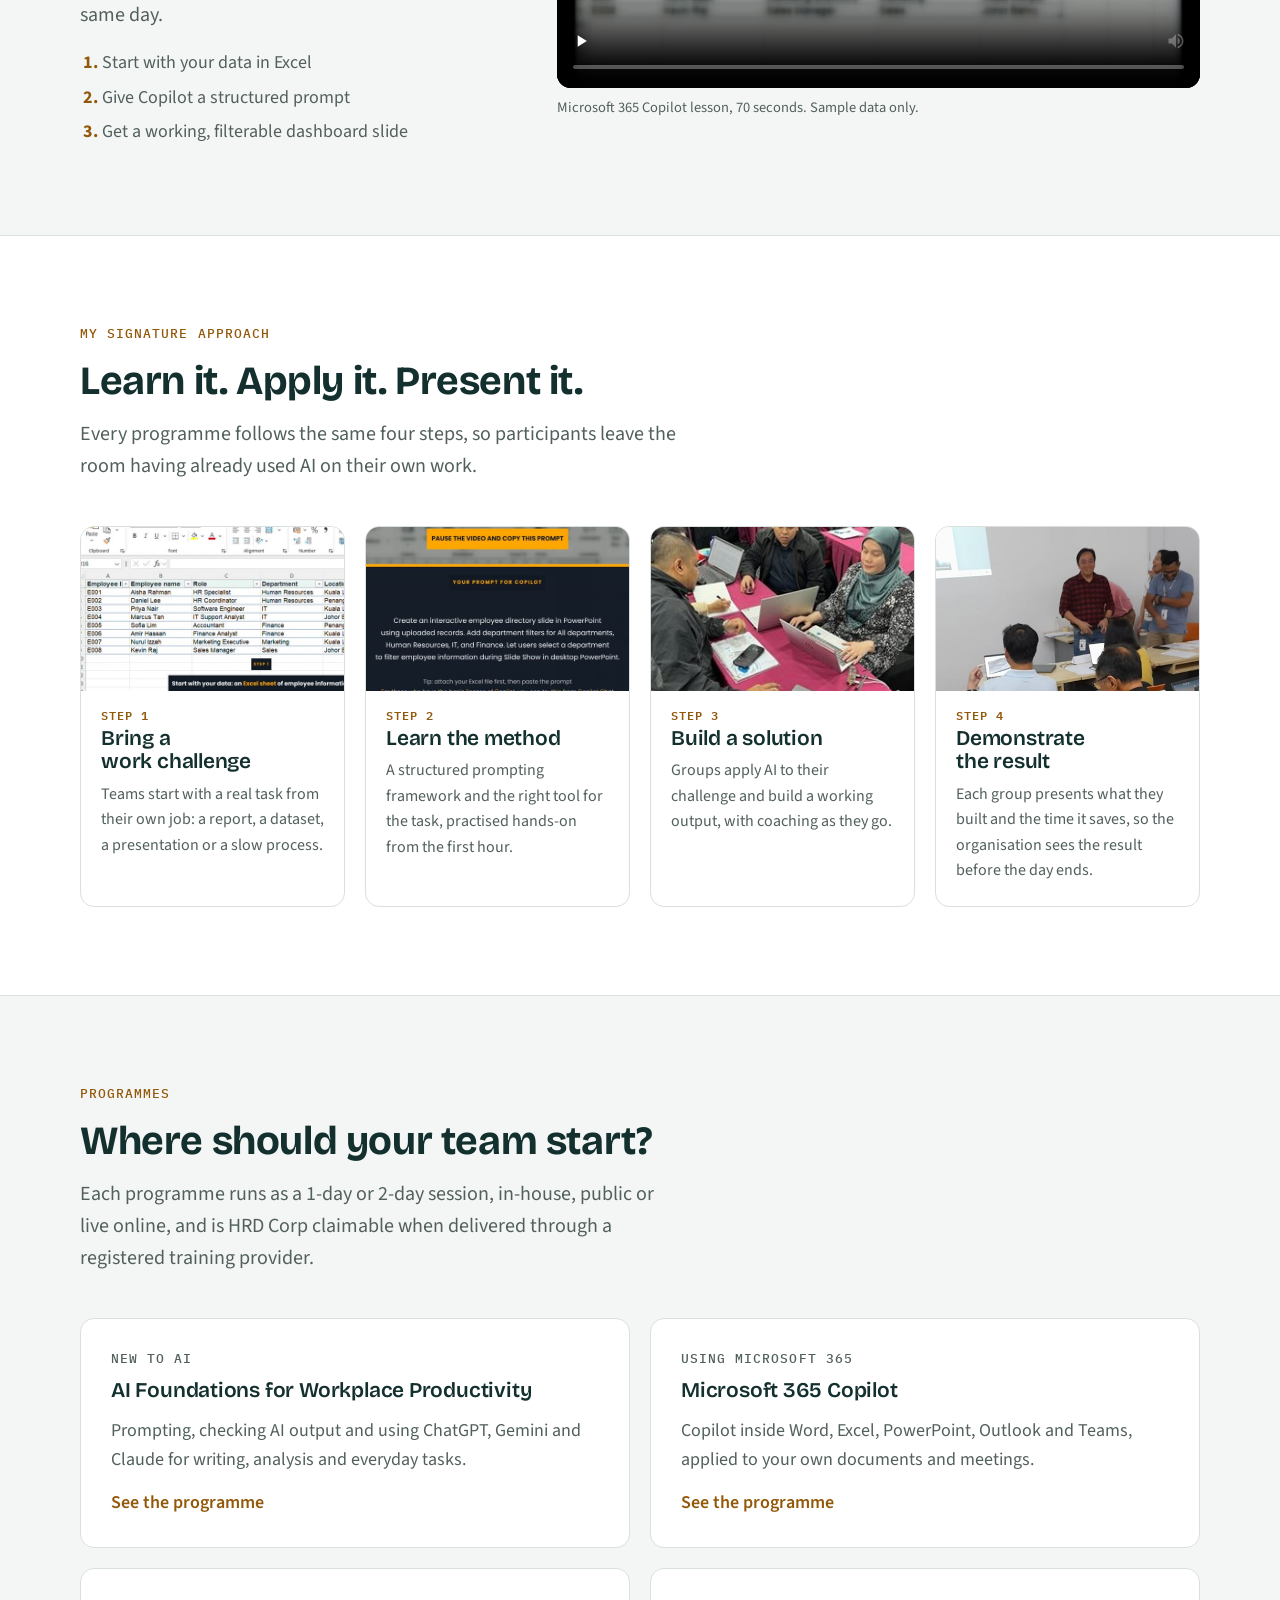
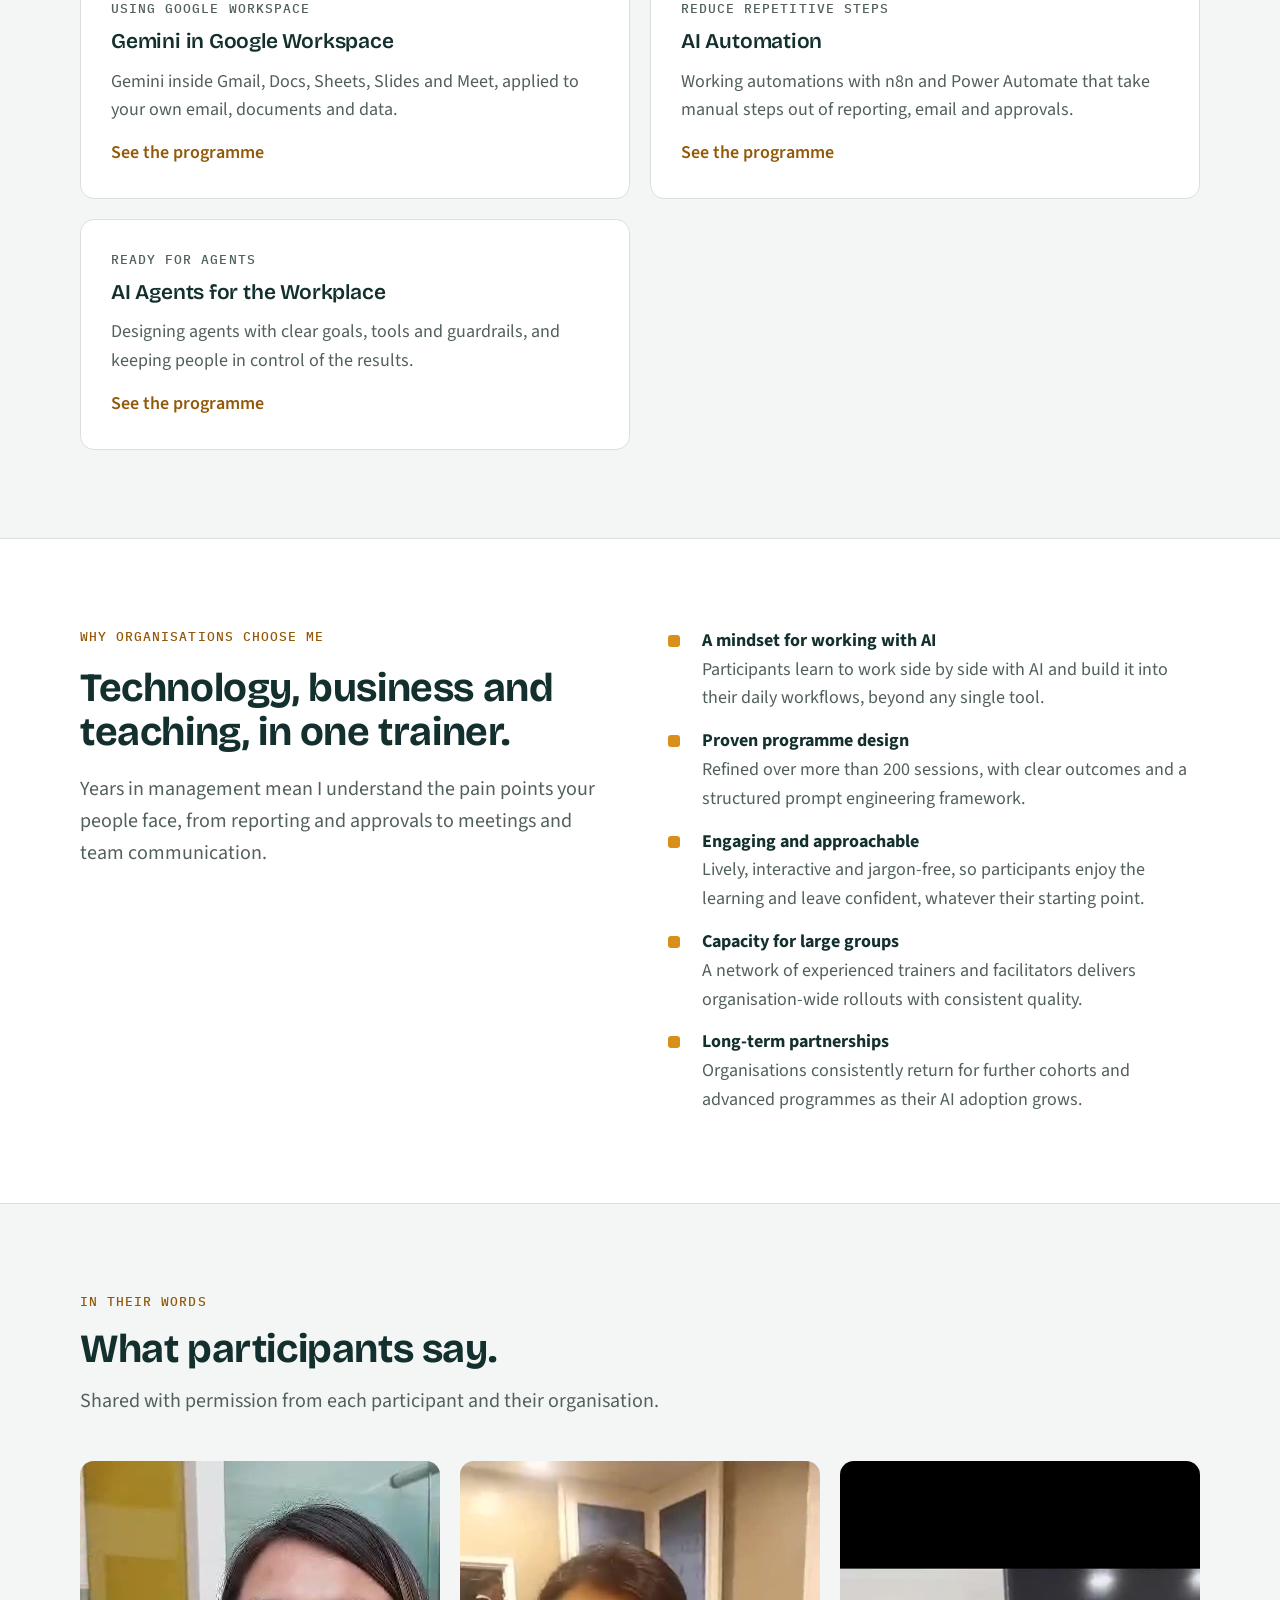
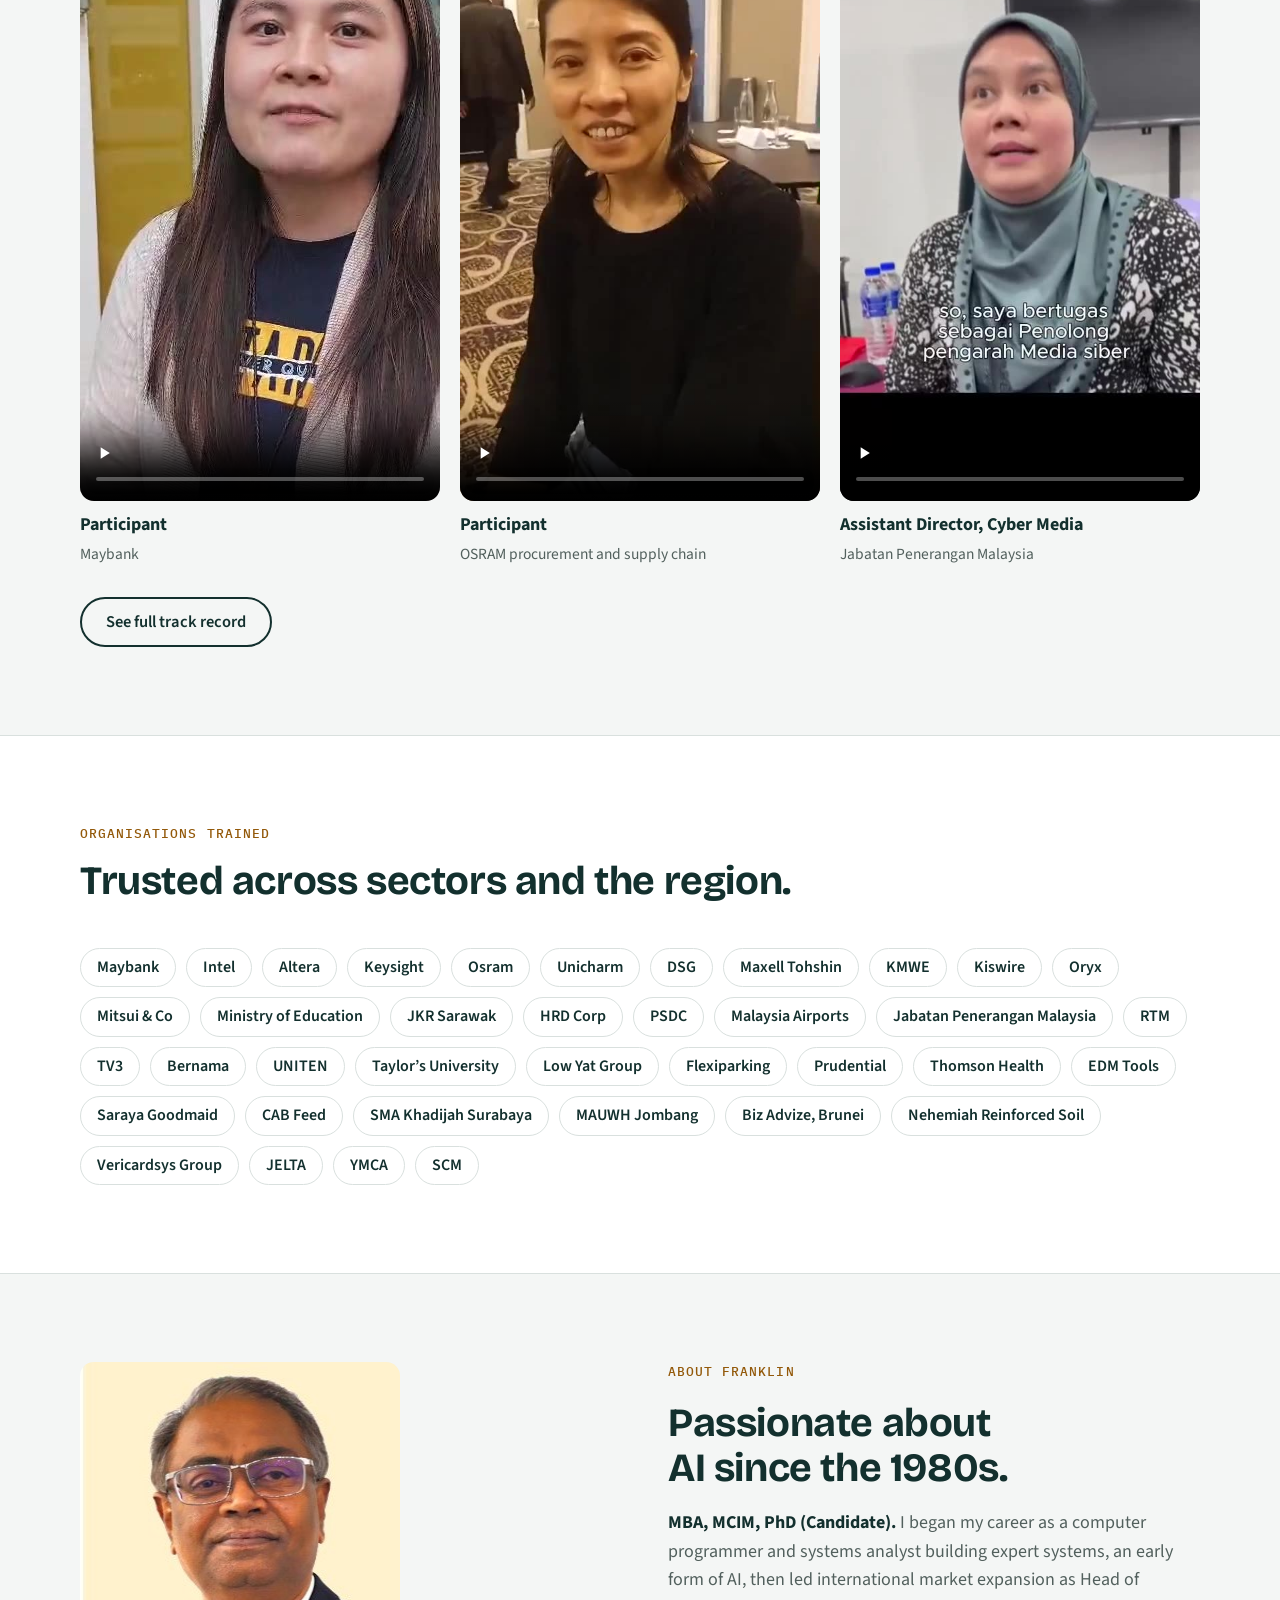
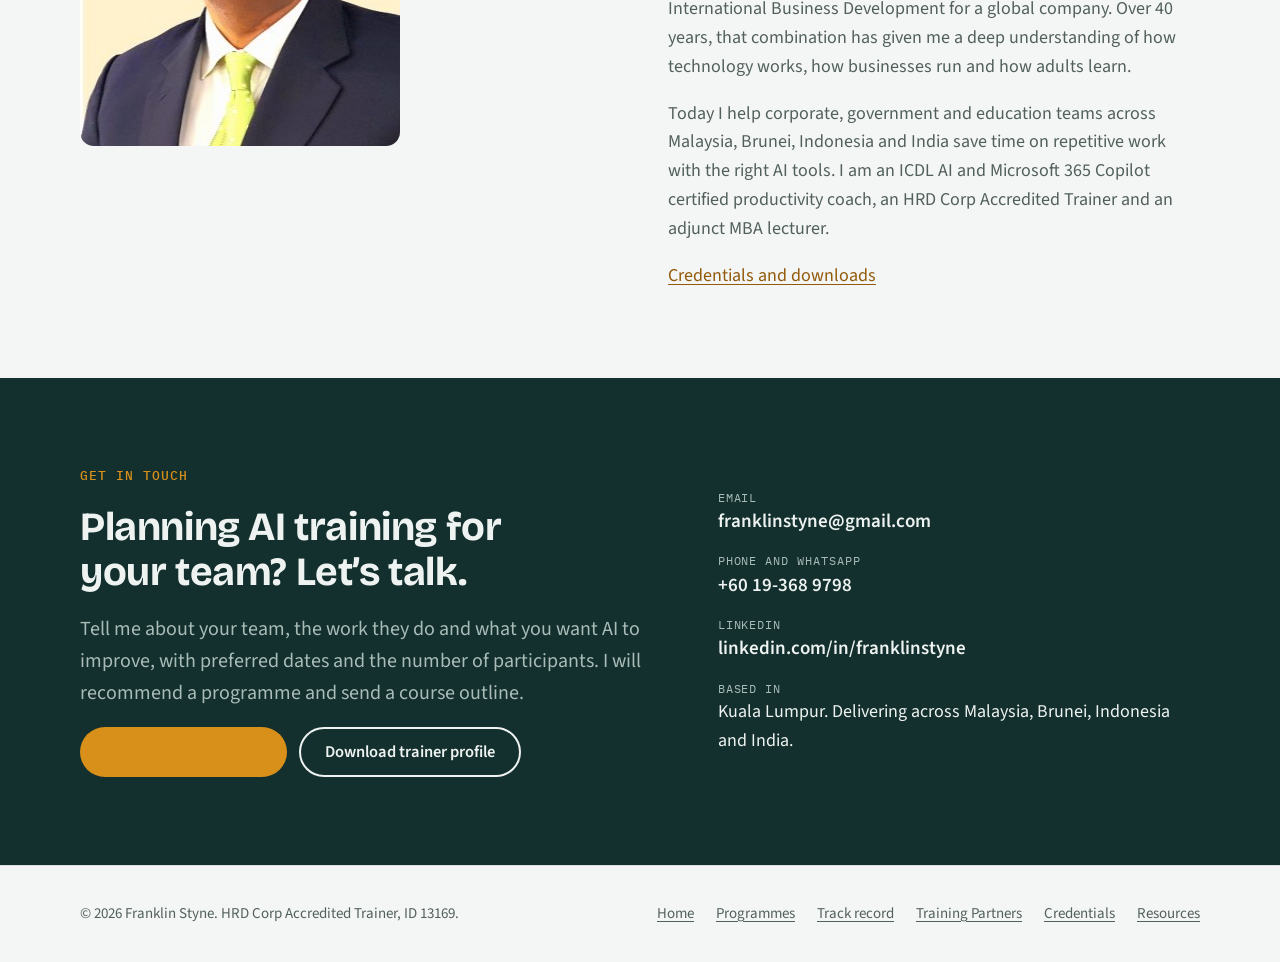
==== commit bbee990b: "Add YMCA under Education; rename Biz Advize Services to Biz Advize, Brunei Co-Authored-By: Claude Op" ====
--- a/index.html
+++ b/index.html
@@ -173,7 +173,7 @@
       <p class="label">Organisations trained</p>
       <h2>Trusted across sectors and the region.</h2>
     </div>
-    <ul class="client-list"><li>Maybank</li><li>Intel</li><li>Altera</li><li>Keysight</li><li>Osram</li><li>Unicharm</li><li>DSG</li><li>Maxell Tohshin</li><li>KMWE</li><li>Kiswire</li><li>Oryx</li><li>Mitsui &amp; Co</li><li>Ministry of Education</li><li>JKR Sarawak</li><li>HRD Corp</li><li>PSDC</li><li>Malaysia Airports</li><li>Jabatan Penerangan Malaysia</li><li>RTM</li><li>TV3</li><li>Bernama</li><li>UNITEN</li><li>Taylor&rsquo;s University</li><li>Low Yat Group</li><li>Flexiparking</li><li>Prudential</li><li>Thomson Health</li><li>EDM Tools</li><li>Saraya Goodmaid</li><li>CAB Feed</li><li>SMA Khadijah Surabaya</li><li>MAUWH Jombang</li><li>Biz Advize Services</li><li>Nehemiah Reinforced Soil</li><li>Vericardsys Group</li><li>JELTA</li><li>SCM</li></ul>
+    <ul class="client-list"><li>Maybank</li><li>Intel</li><li>Altera</li><li>Keysight</li><li>Osram</li><li>Unicharm</li><li>DSG</li><li>Maxell Tohshin</li><li>KMWE</li><li>Kiswire</li><li>Oryx</li><li>Mitsui &amp; Co</li><li>Ministry of Education</li><li>JKR Sarawak</li><li>HRD Corp</li><li>PSDC</li><li>Malaysia Airports</li><li>Jabatan Penerangan Malaysia</li><li>RTM</li><li>TV3</li><li>Bernama</li><li>UNITEN</li><li>Taylor&rsquo;s University</li><li>Low Yat Group</li><li>Flexiparking</li><li>Prudential</li><li>Thomson Health</li><li>EDM Tools</li><li>Saraya Goodmaid</li><li>CAB Feed</li><li>SMA Khadijah Surabaya</li><li>MAUWH Jombang</li><li>Biz Advize, Brunei</li><li>Nehemiah Reinforced Soil</li><li>Vericardsys Group</li><li>JELTA</li><li>YMCA</li><li>SCM</li></ul>
   </div>
 </section>
 
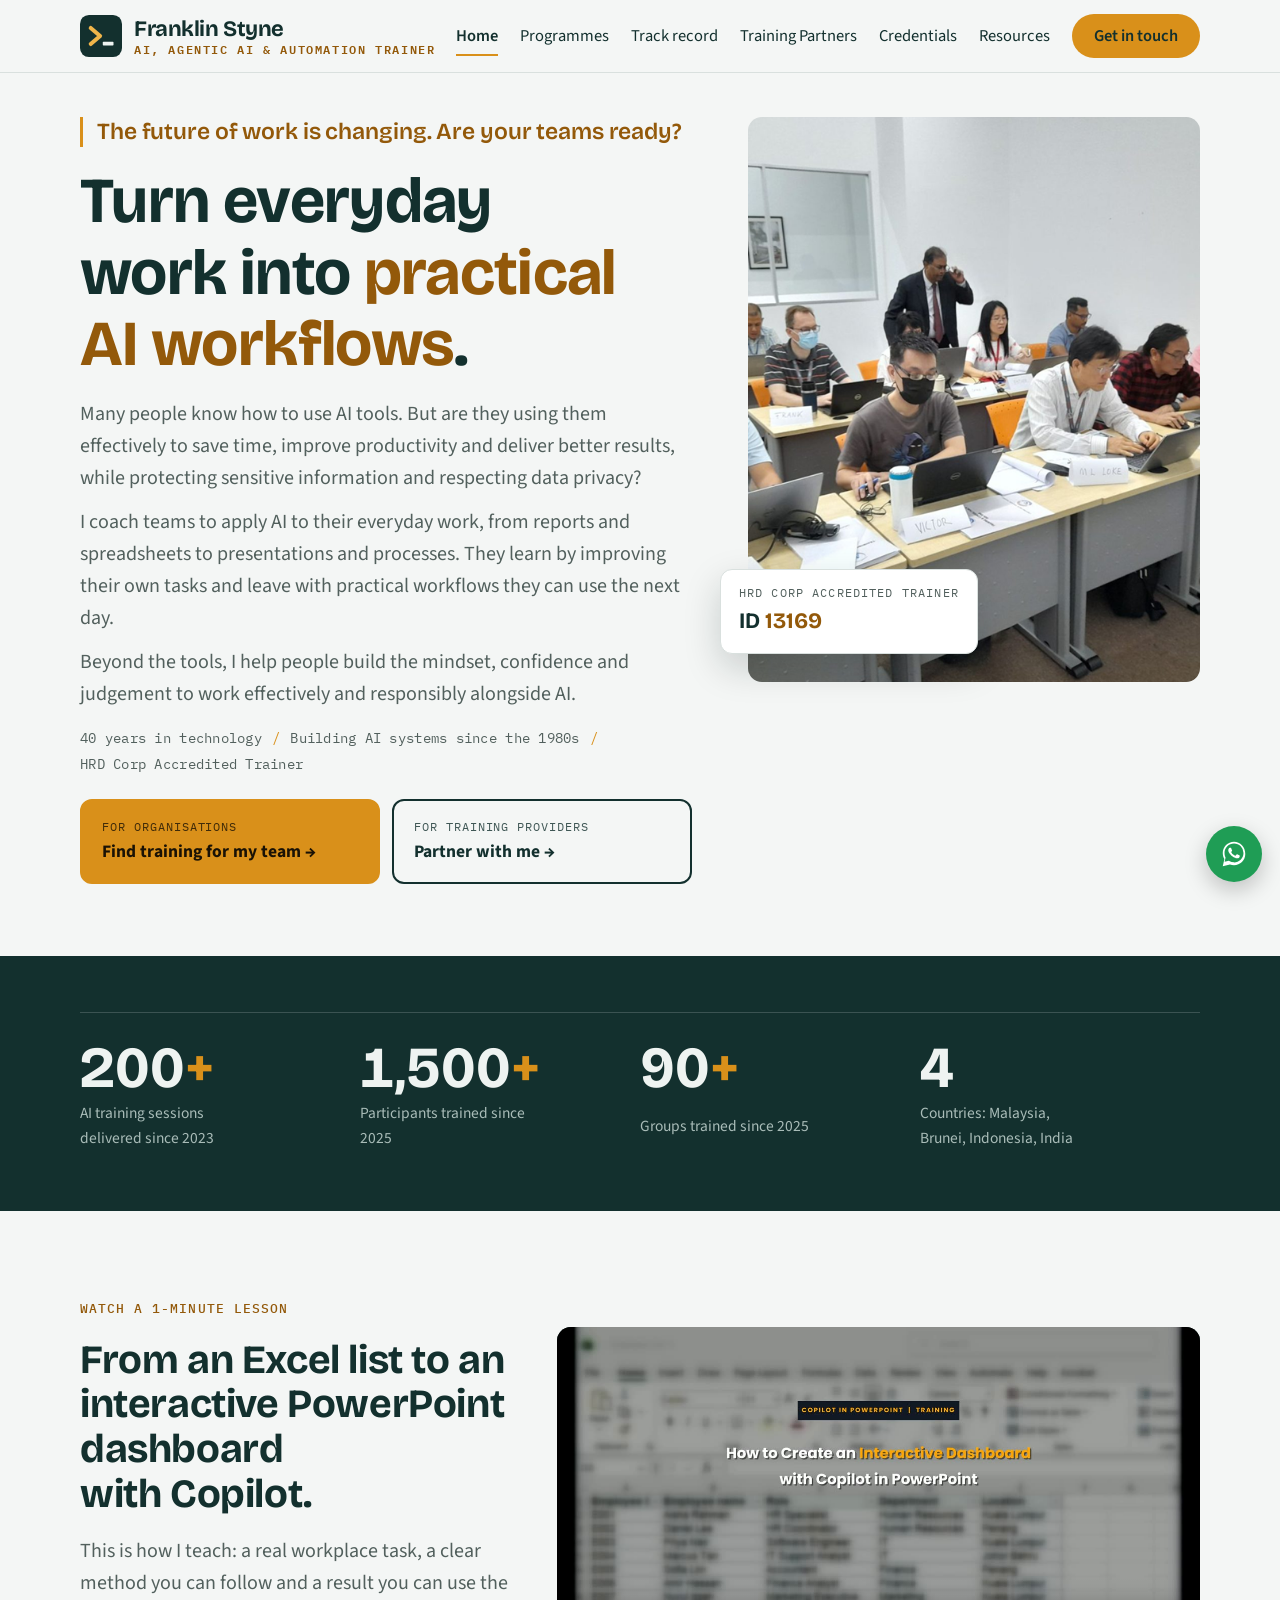
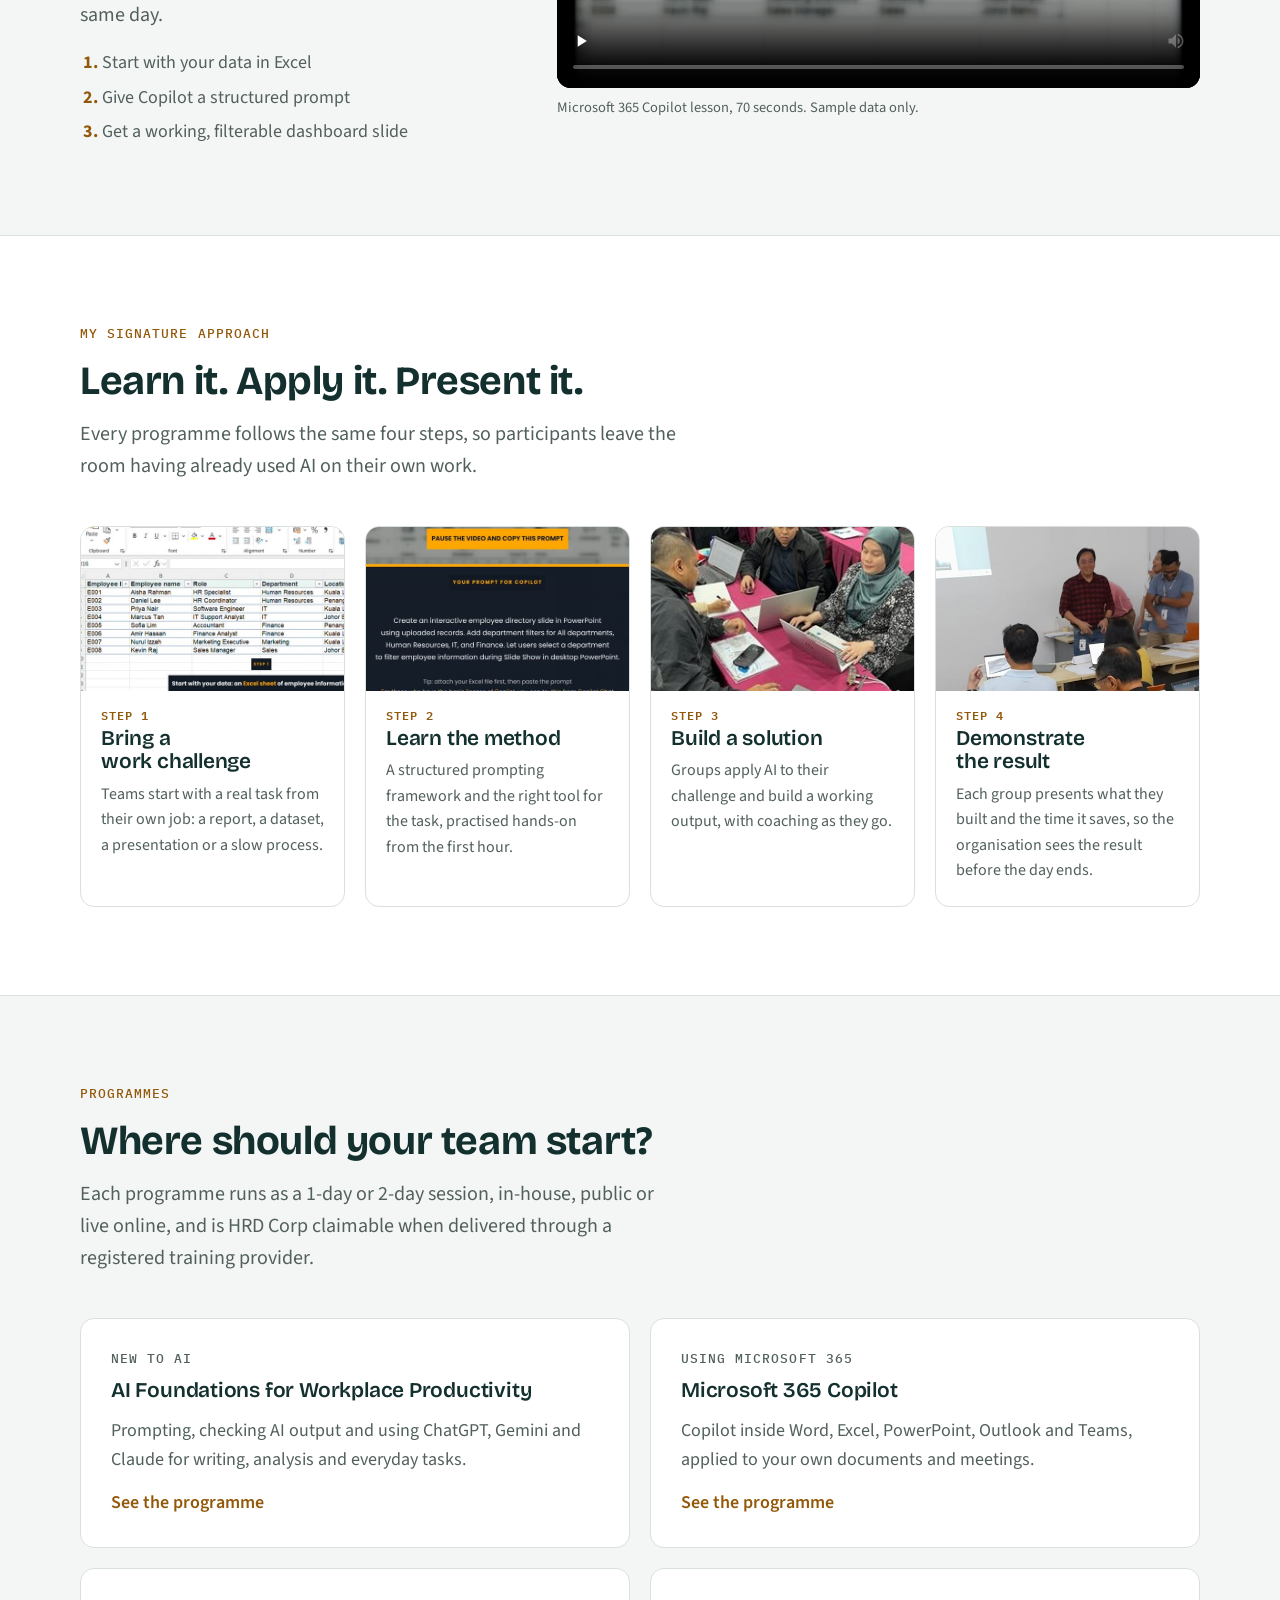
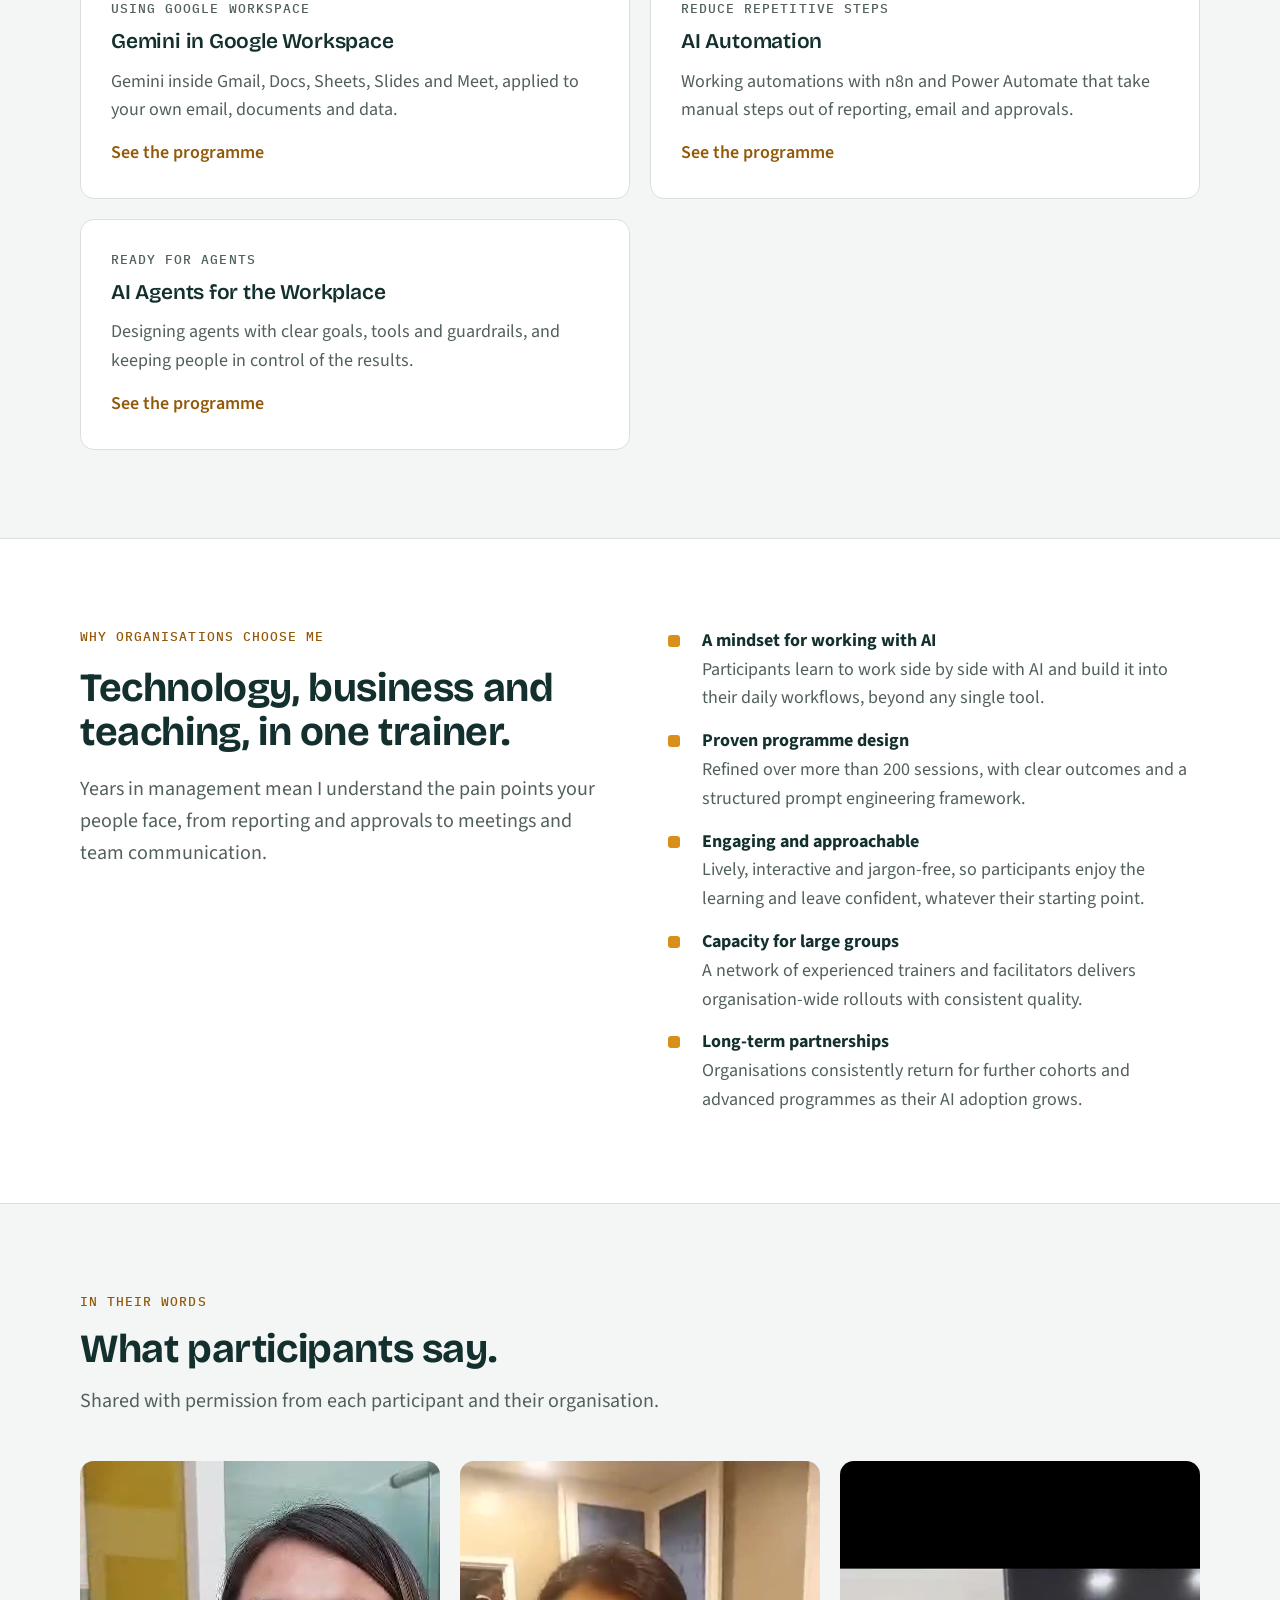
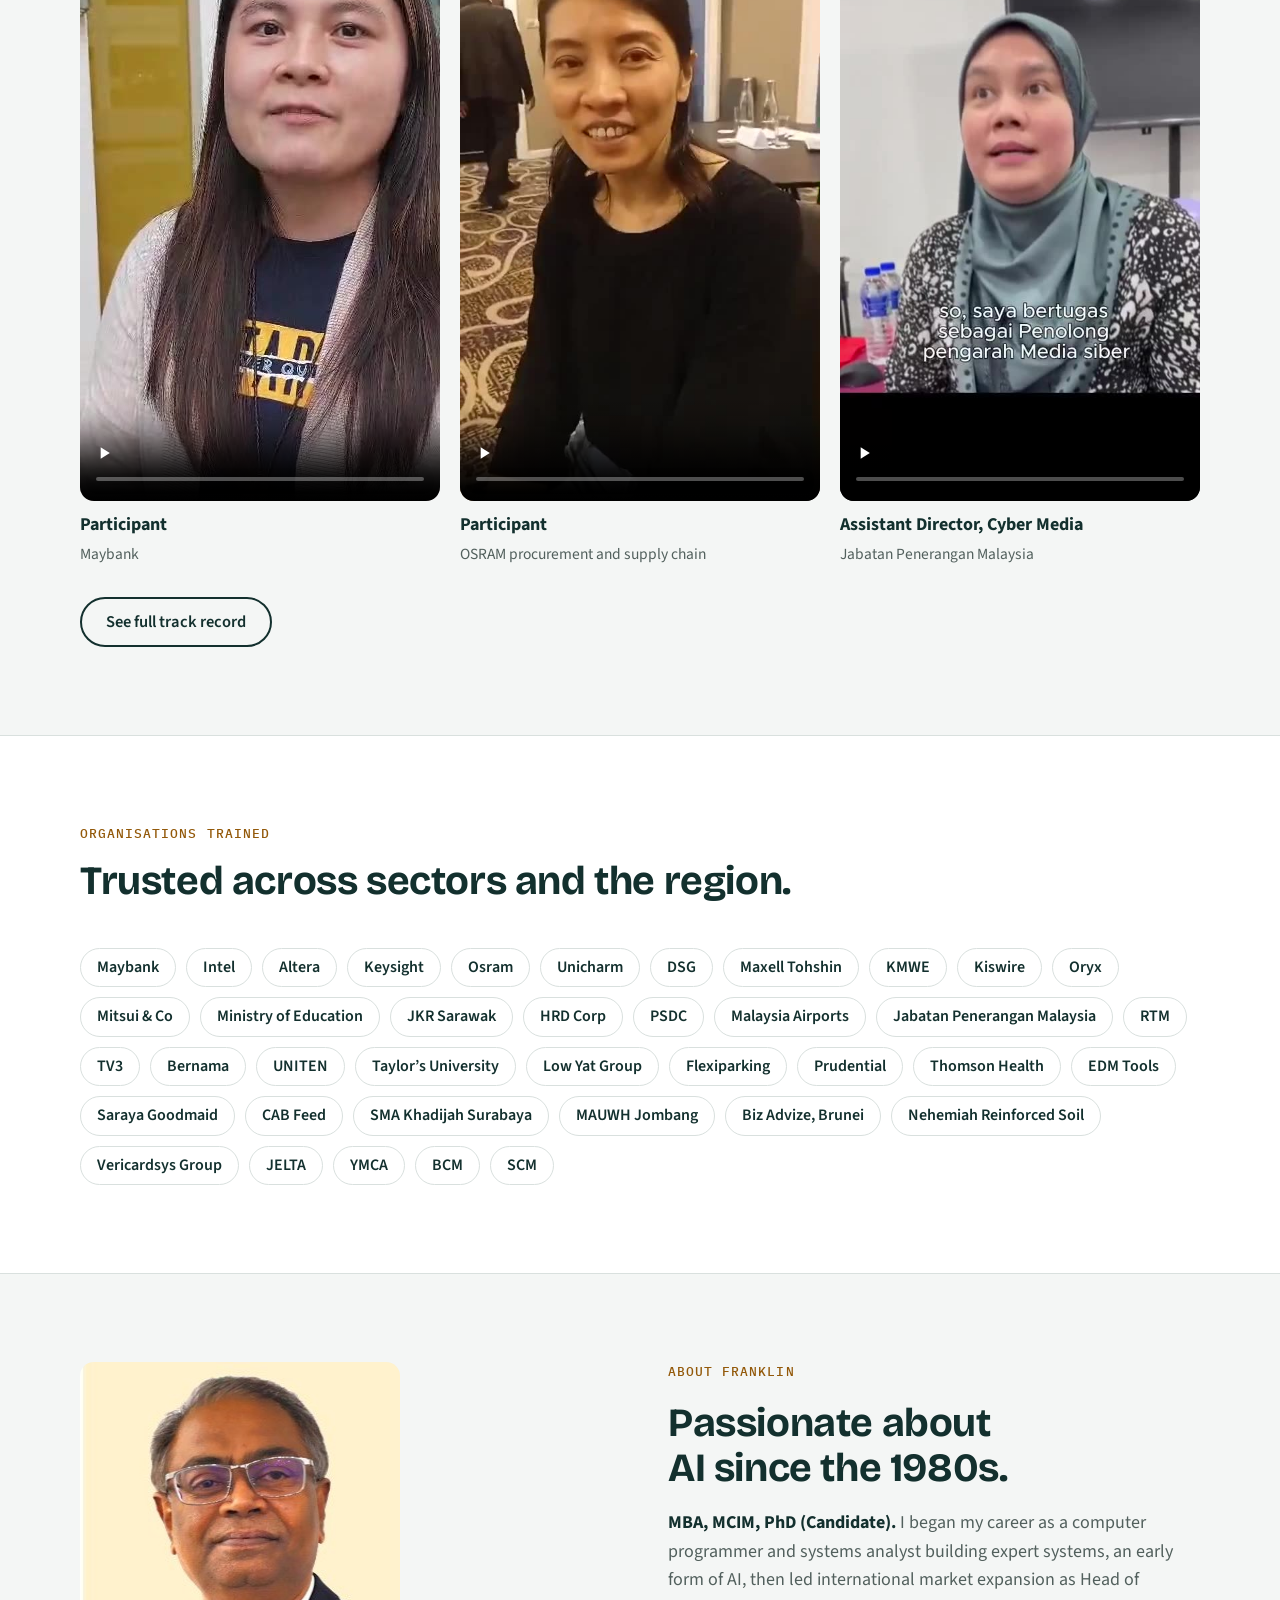
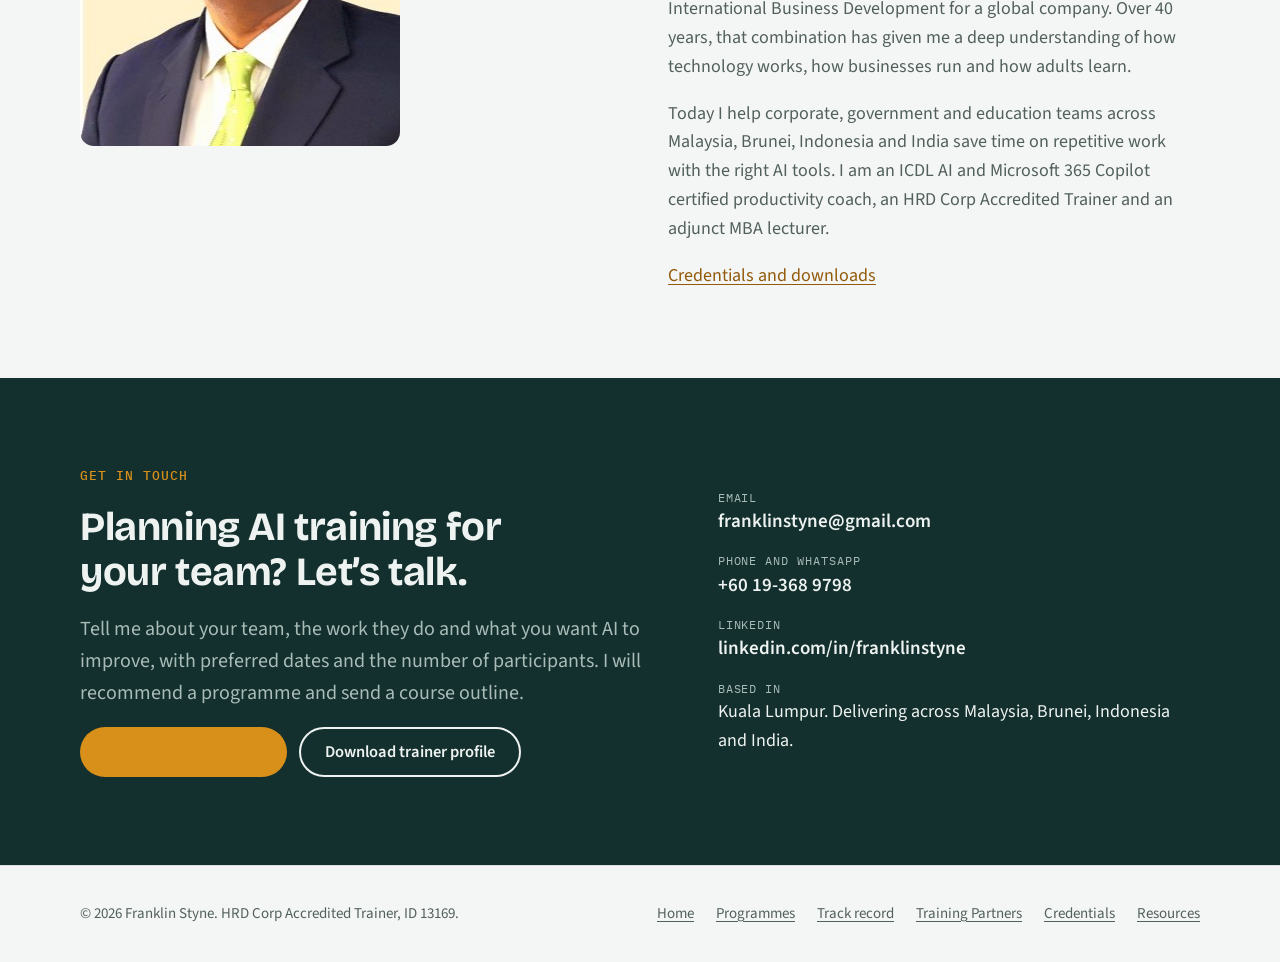
==== commit 11dbda99: "Add BCM under Education Co-Authored-By: Claude Opus 5.5 <noreply@anthropic.com> Claude-Session: http" ====
--- a/index.html
+++ b/index.html
@@ -173,7 +173,7 @@
       <p class="label">Organisations trained</p>
       <h2>Trusted across sectors and the region.</h2>
     </div>
-    <ul class="client-list"><li>Maybank</li><li>Intel</li><li>Altera</li><li>Keysight</li><li>Osram</li><li>Unicharm</li><li>DSG</li><li>Maxell Tohshin</li><li>KMWE</li><li>Kiswire</li><li>Oryx</li><li>Mitsui &amp; Co</li><li>Ministry of Education</li><li>JKR Sarawak</li><li>HRD Corp</li><li>PSDC</li><li>Malaysia Airports</li><li>Jabatan Penerangan Malaysia</li><li>RTM</li><li>TV3</li><li>Bernama</li><li>UNITEN</li><li>Taylor&rsquo;s University</li><li>Low Yat Group</li><li>Flexiparking</li><li>Prudential</li><li>Thomson Health</li><li>EDM Tools</li><li>Saraya Goodmaid</li><li>CAB Feed</li><li>SMA Khadijah Surabaya</li><li>MAUWH Jombang</li><li>Biz Advize, Brunei</li><li>Nehemiah Reinforced Soil</li><li>Vericardsys Group</li><li>JELTA</li><li>YMCA</li><li>SCM</li></ul>
+    <ul class="client-list"><li>Maybank</li><li>Intel</li><li>Altera</li><li>Keysight</li><li>Osram</li><li>Unicharm</li><li>DSG</li><li>Maxell Tohshin</li><li>KMWE</li><li>Kiswire</li><li>Oryx</li><li>Mitsui &amp; Co</li><li>Ministry of Education</li><li>JKR Sarawak</li><li>HRD Corp</li><li>PSDC</li><li>Malaysia Airports</li><li>Jabatan Penerangan Malaysia</li><li>RTM</li><li>TV3</li><li>Bernama</li><li>UNITEN</li><li>Taylor&rsquo;s University</li><li>Low Yat Group</li><li>Flexiparking</li><li>Prudential</li><li>Thomson Health</li><li>EDM Tools</li><li>Saraya Goodmaid</li><li>CAB Feed</li><li>SMA Khadijah Surabaya</li><li>MAUWH Jombang</li><li>Biz Advize, Brunei</li><li>Nehemiah Reinforced Soil</li><li>Vericardsys Group</li><li>JELTA</li><li>YMCA</li><li>BCM</li><li>SCM</li></ul>
   </div>
 </section>
 
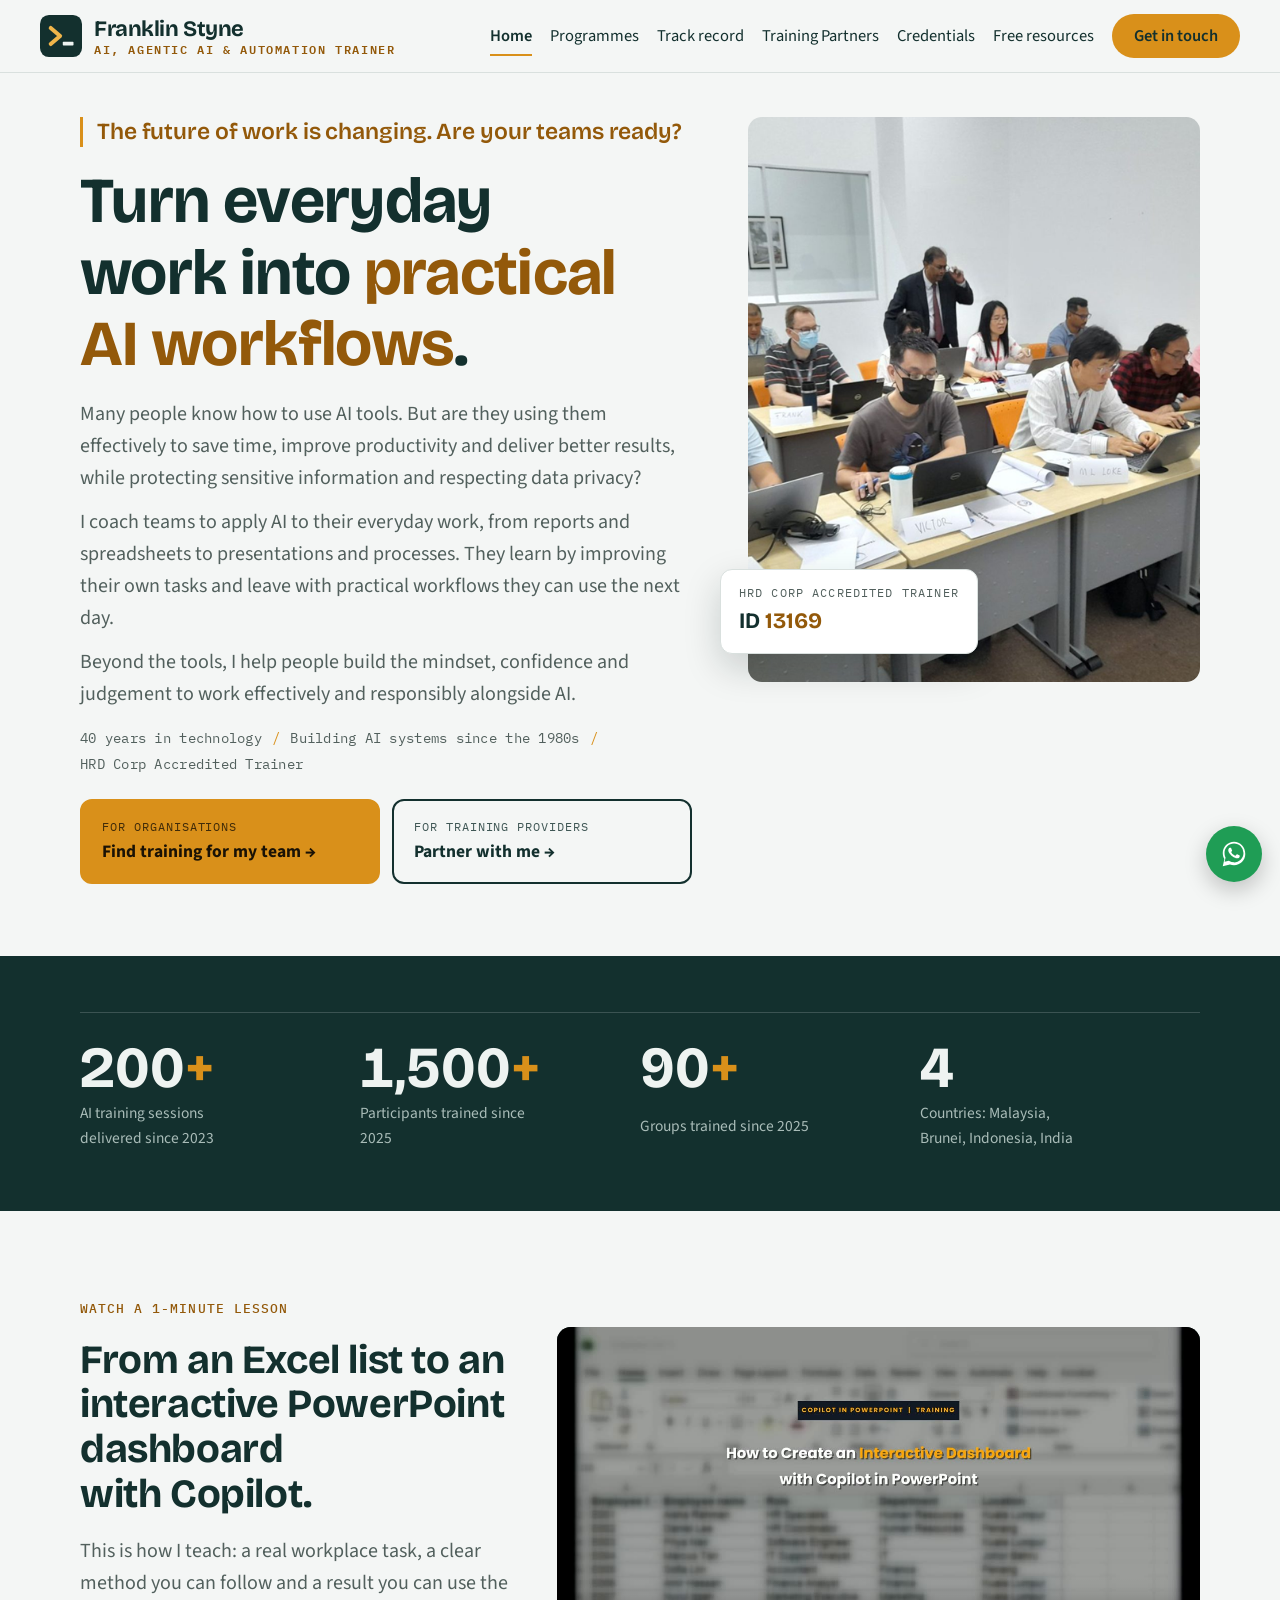
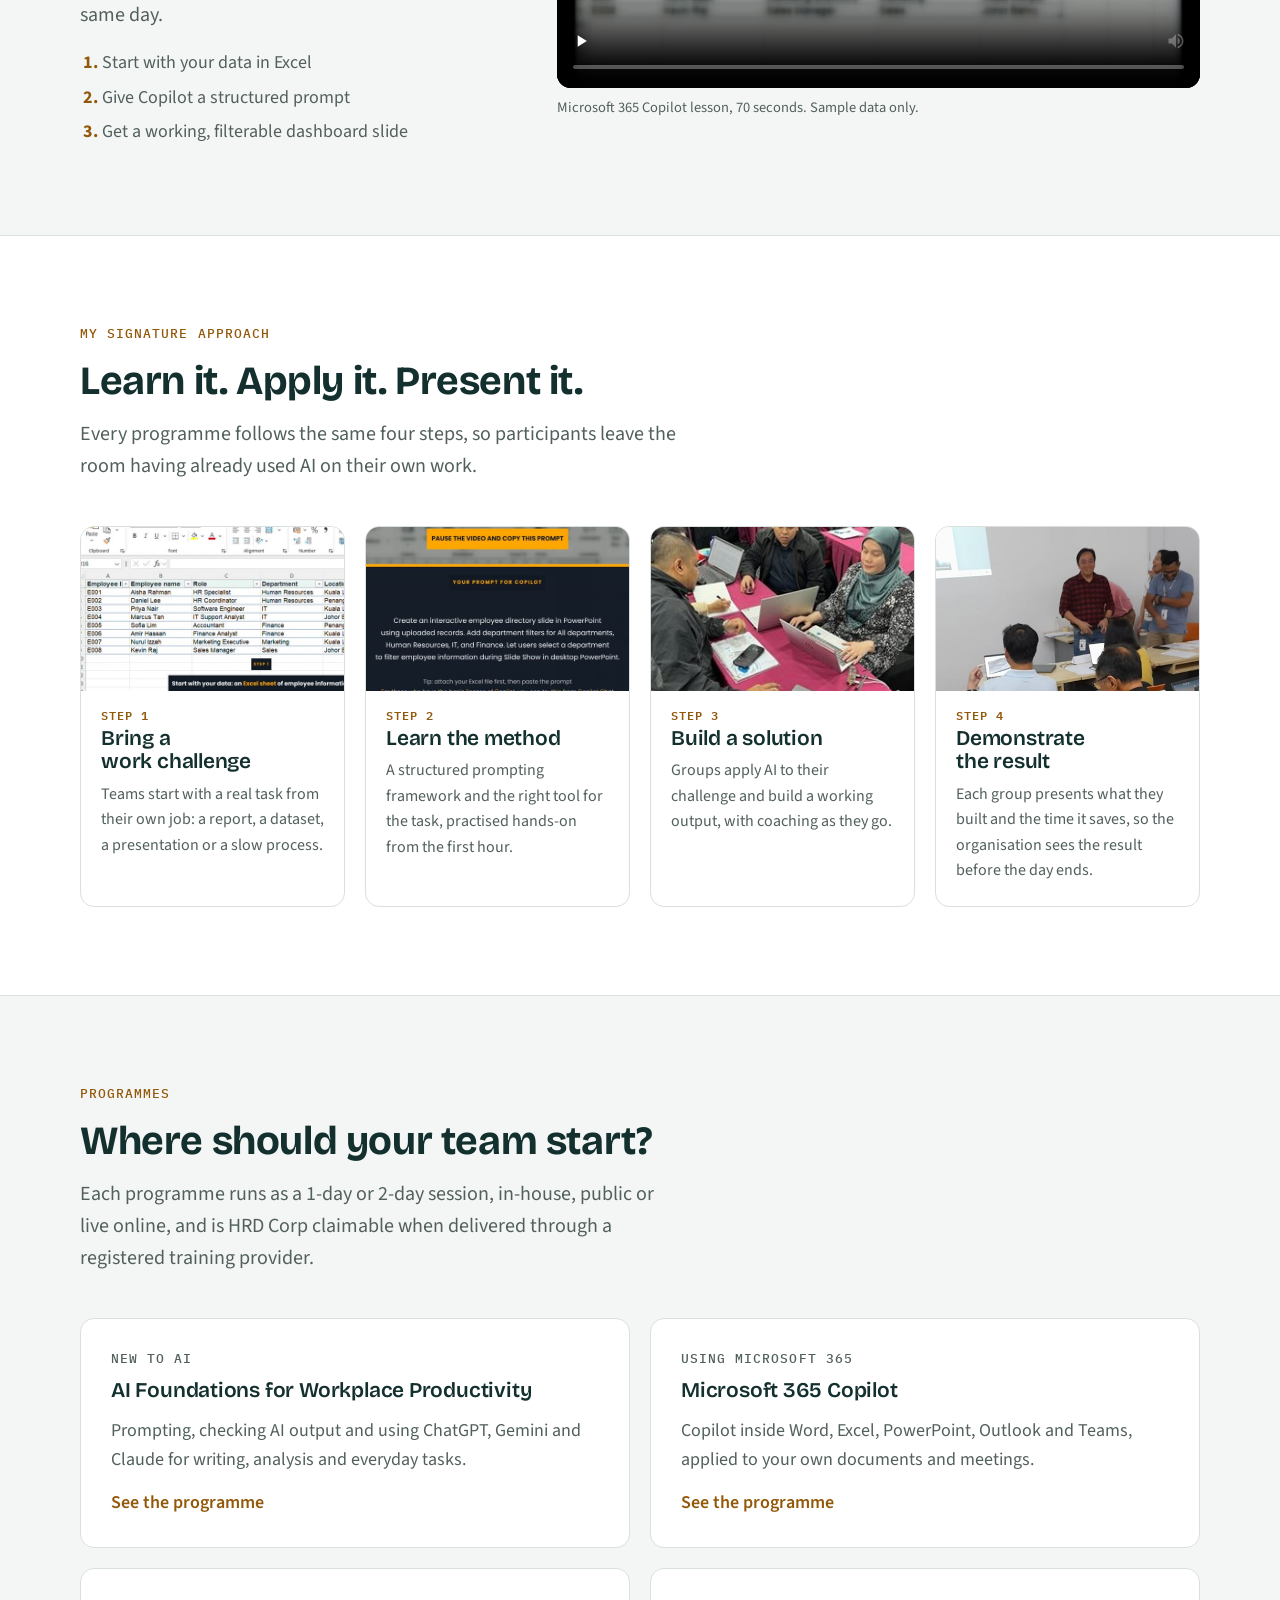
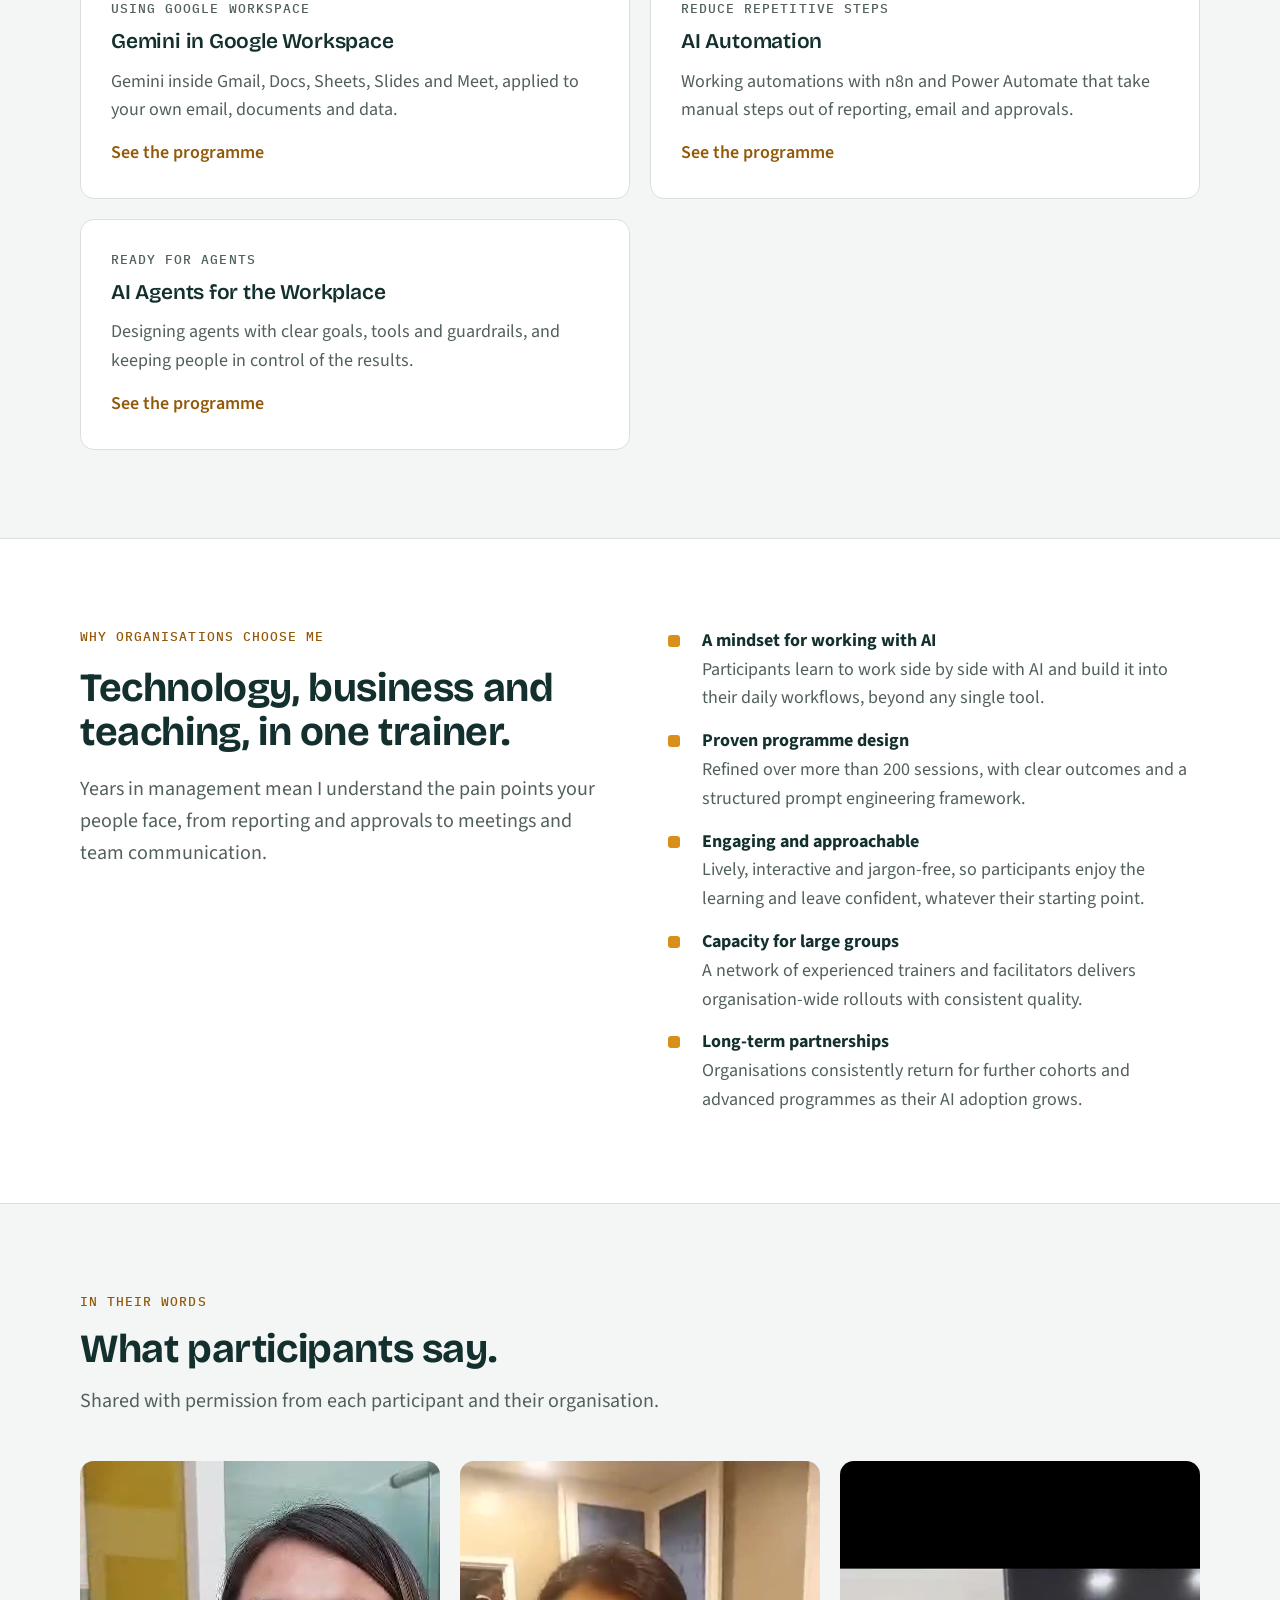
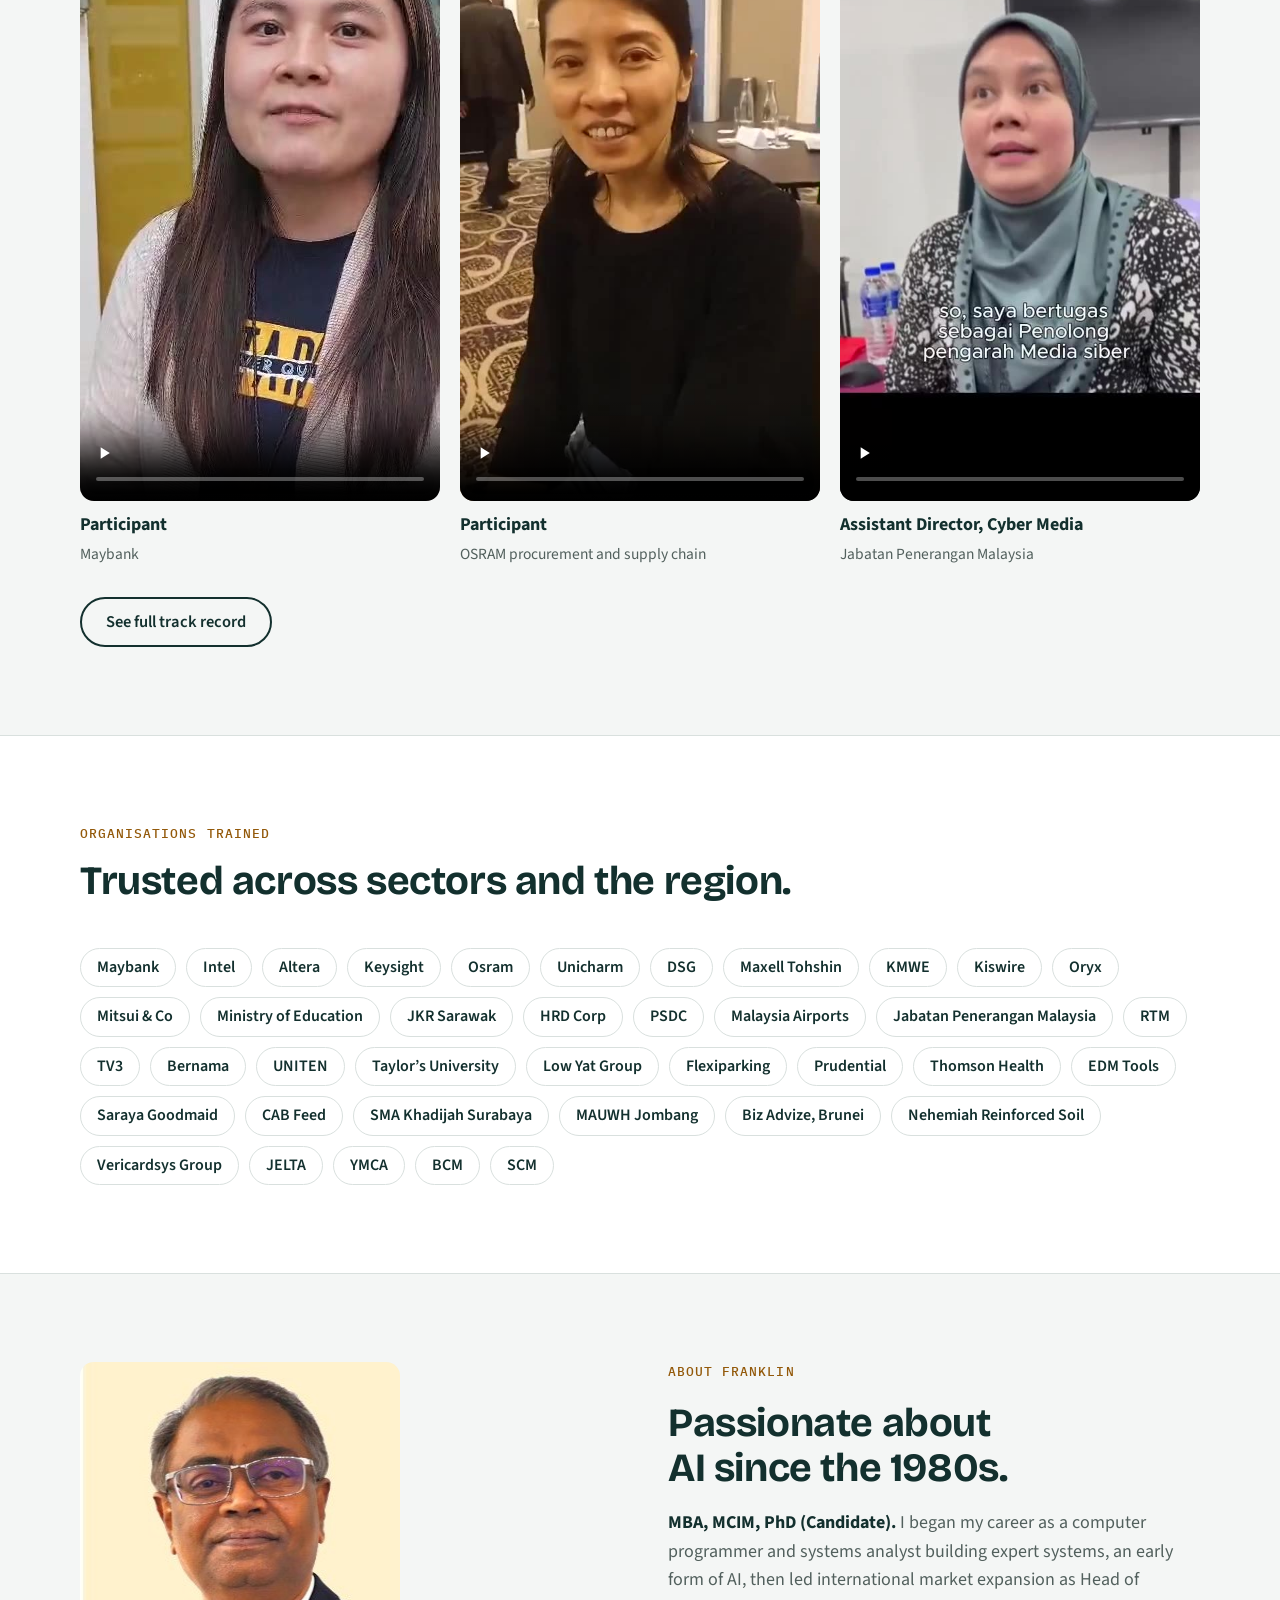
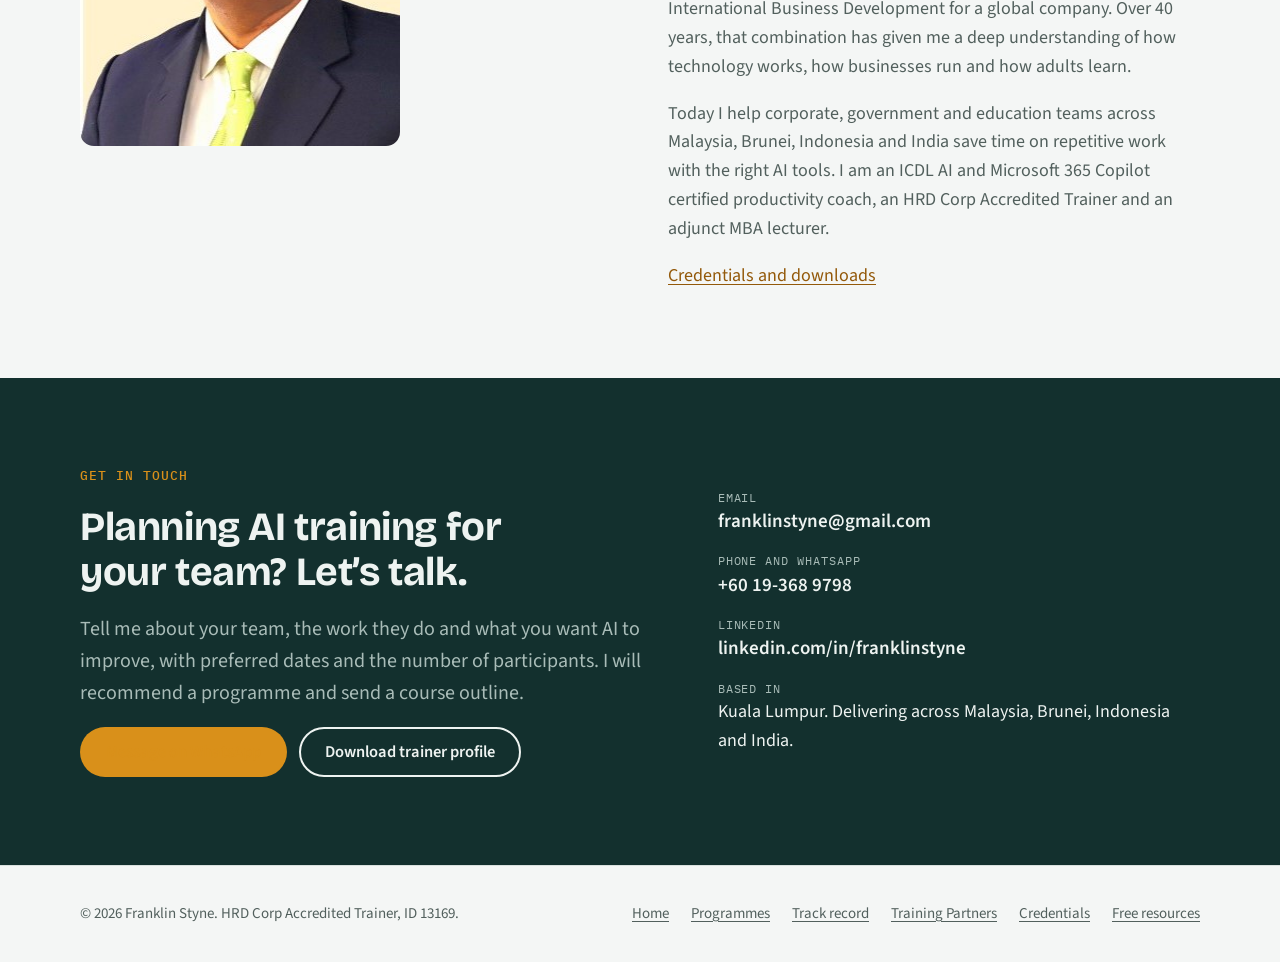
==== commit 0e4a2db9: "Rename the Resources menu item to Free resources; keep the header on one line The longer label no lo" ====
--- a/index.html
+++ b/index.html
@@ -17,7 +17,7 @@
 <link rel="preconnect" href="https://fonts.googleapis.com">
 <link rel="preconnect" href="https://fonts.gstatic.com" crossorigin>
 <link rel="stylesheet" href="https://fonts.googleapis.com/css2?family=Bricolage+Grotesque:opsz,wght@12..96,600;12..96,700&family=IBM+Plex+Mono:wght@500;600&family=Source+Sans+3:wght@400;600;700&display=swap">
-<link rel="stylesheet" href="assets/site.css">
+<link rel="stylesheet" href="assets/site.css?v=20261128">
 </head>
 <body>
 <a class="wa" href="https://wa.me/60193689798?text=Hi%20Franklin%2C%20I%27d%20like%20to%20discuss%20an%20AI%20training%20programme" target="_blank" rel="noopener" aria-label="Message Franklin on WhatsApp"><svg viewBox="0 0 32 32" fill="#fff" aria-hidden="true"><path d="M16.01 3C9.38 3 4 8.38 4 15.01c0 2.35.64 4.55 1.76 6.44L4 29l7.73-1.7a11.9 11.9 0 0 0 4.28.79h.01c6.63 0 12.01-5.38 12.01-12.01C28.03 8.38 22.65 3 16.01 3zm0 21.9h-.01a9.9 9.9 0 0 1-5.05-1.38l-.36-.21-4.58 1.01 1.01-4.46-.24-.38A9.85 9.85 0 0 1 5.9 15c0-5.58 4.54-10.11 10.11-10.11 2.7 0 5.24 1.05 7.15 2.96a10.05 10.05 0 0 1 2.96 7.16c0 5.58-4.54 10.09-10.11 10.09zm5.55-7.57c-.3-.15-1.79-.89-2.07-.99-.28-.1-.48-.15-.68.15-.2.3-.78.99-.96 1.19-.18.2-.35.22-.65.07-.3-.15-1.28-.47-2.44-1.5-.9-.8-1.51-1.79-1.69-2.09-.18-.3-.02-.46.13-.61.14-.14.3-.35.45-.53.15-.18.2-.3.3-.5.1-.2.05-.38-.02-.53-.08-.15-.68-1.63-.93-2.24-.24-.58-.49-.5-.68-.51h-.58c-.2 0-.53.07-.8.38-.28.3-1.05 1.03-1.05 2.5s1.08 2.9 1.23 3.1c.15.2 2.13 3.24 5.15 4.55.72.31 1.28.5 1.72.63.72.23 1.38.2 1.9.12.58-.09 1.79-.73 2.04-1.44.25-.71.25-1.31.18-1.44-.07-.13-.28-.2-.58-.35z"/></svg></a>
@@ -27,7 +27,7 @@
     <button class="menu-toggle" type="button" aria-expanded="false" aria-controls="nav-links">
       <svg width="18" height="18" viewBox="0 0 24 24" fill="none" stroke="currentColor" stroke-width="2.2" stroke-linecap="round" aria-hidden="true"><path d="M4 7h16M4 12h16M4 17h16"></path></svg>Menu
     </button>
-    <ul class="nav-links" id="nav-links"><li><a href="index.html" aria-current="page">Home</a></li><li><a href="programmes.html">Programmes</a></li><li><a href="track-record.html">Track record</a></li><li><a href="training-providers.html">Training Partners</a></li><li><a href="credentials.html">Credentials</a></li><li><a href="resources.html">Resources</a></li><li><a class="btn btn-accent" href="#contact">Get in touch</a></li></ul>
+    <ul class="nav-links" id="nav-links"><li><a href="index.html" aria-current="page">Home</a></li><li><a href="programmes.html">Programmes</a></li><li><a href="track-record.html">Track record</a></li><li><a href="training-providers.html">Training Partners</a></li><li><a href="credentials.html">Credentials</a></li><li><a href="resources.html">Free resources</a></li><li><a class="btn btn-accent" href="#contact">Get in touch</a></li></ul>
   </nav>
 </header>
 <main>
@@ -213,7 +213,7 @@
 <footer>
   <div class="wrap foot">
     <span>&copy; <span class="yr">2026</span> Franklin Styne. HRD Corp Accredited Trainer, ID 13169.</span>
-    <ul><li><a href="index.html">Home</a></li><li><a href="programmes.html">Programmes</a></li><li><a href="track-record.html">Track record</a></li><li><a href="training-providers.html">Training Partners</a></li><li><a href="credentials.html">Credentials</a></li><li><a href="resources.html">Resources</a></li></ul>
+    <ul><li><a href="index.html">Home</a></li><li><a href="programmes.html">Programmes</a></li><li><a href="track-record.html">Track record</a></li><li><a href="training-providers.html">Training Partners</a></li><li><a href="credentials.html">Credentials</a></li><li><a href="resources.html">Free resources</a></li></ul>
   </div>
 </footer>
 <script>
--- a/assets/site.css
+++ b/assets/site.css
@@ -52,7 +52,7 @@
 .nav-links a:hover{border-bottom-color:var(--line)}
 .nav-links a[aria-current="page"]{border-bottom-color:var(--accent);font-weight:600}
 .menu-toggle{display:none;background:none;border:1.5px solid var(--fg);color:var(--fg);border-radius:10px;min-height:44px;padding:0 14px;font:600 15px var(--body);cursor:pointer}
-@media (max-width:1080px){
+@media (max-width:1260px){
   .menu-toggle{display:inline-flex;align-items:center;gap:8px}
   .nav{flex-wrap:wrap}
   .nav-links{display:none;width:100%;flex-direction:column;align-items:stretch;gap:0;padding-bottom:14px}
@@ -290,3 +290,6 @@
 .tip-video{margin-top:56px;align-items:center}.vertical-video{justify-self:center;width:100%;max-width:380px}.lesson-video.vertical-video video{aspect-ratio:9/16}
 .client-list li.linked{padding:0;border-color:var(--gold,#D9901A)}.client-list li.linked a{display:block;padding:6px 16px;color:#93590A;text-decoration:none;border-radius:999px}.client-list li.linked a::after{content:" \2197";font-weight:700}.client-list li.linked a:hover,.client-list li.linked a:focus-visible{background:#FBF1DE;text-decoration:underline}.list-note{margin-top:22px;font-size:15px}
 .grid-2>.span-2{grid-column:1/-1}
+.howto{margin:4px 0 0;padding:0;list-style:none;counter-reset:h;display:grid;gap:14px}.howto>li{counter-increment:h;position:relative;padding-left:44px;font-size:17px;line-height:1.55}.howto>li::before{content:counter(h);position:absolute;left:0;top:0;width:30px;height:30px;border-radius:50%;background:var(--ink,#13302E);color:#F0B54A;font-family:var(--mono);font-weight:600;font-size:14px;display:grid;place-items:center}.howto .prompt-text{margin-top:10px}.howto .actions{margin-top:12px}
+.tip-video{scroll-margin-top:110px}.tip-video:target>.card{box-shadow:0 0 0 3px #F0B54A}
+@media (min-width:1261px){header .wrap{max-width:1240px}.nav-links{gap:18px}.brand .names span,.brand b{white-space:nowrap}}
